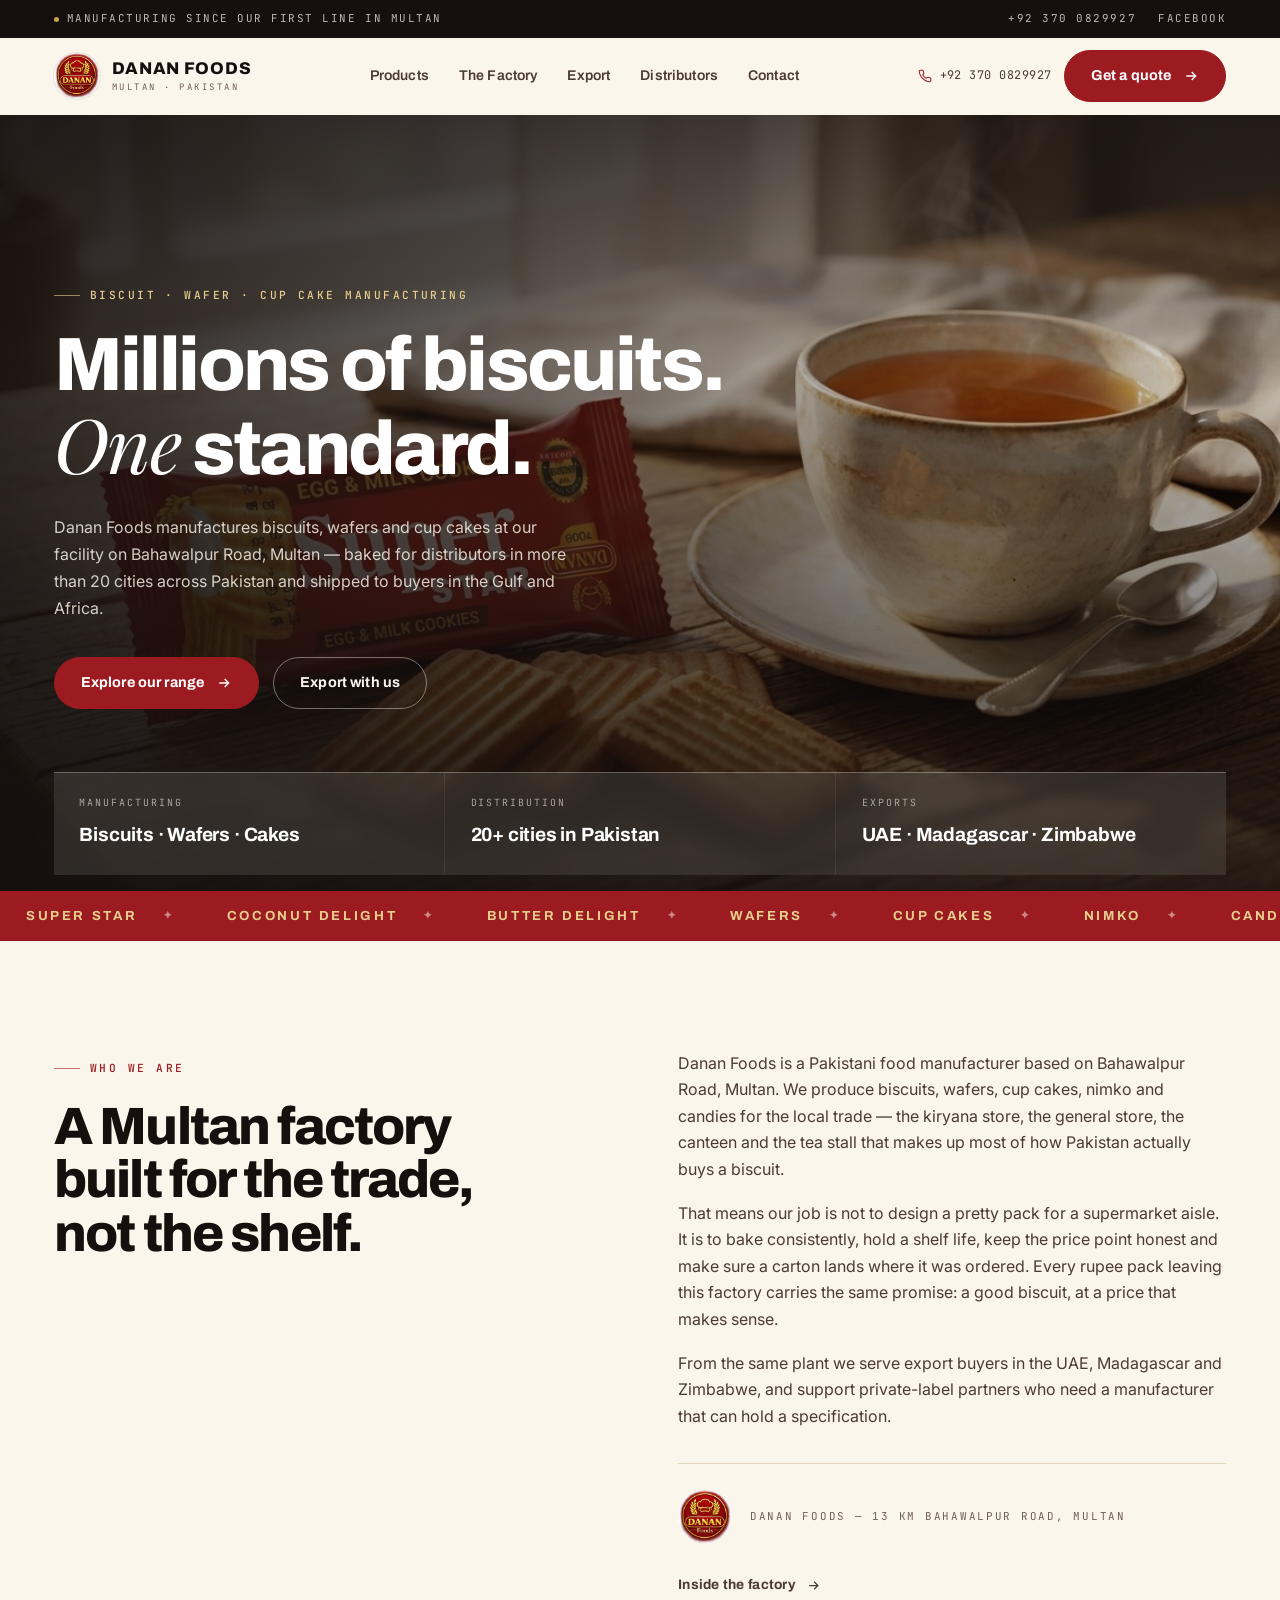
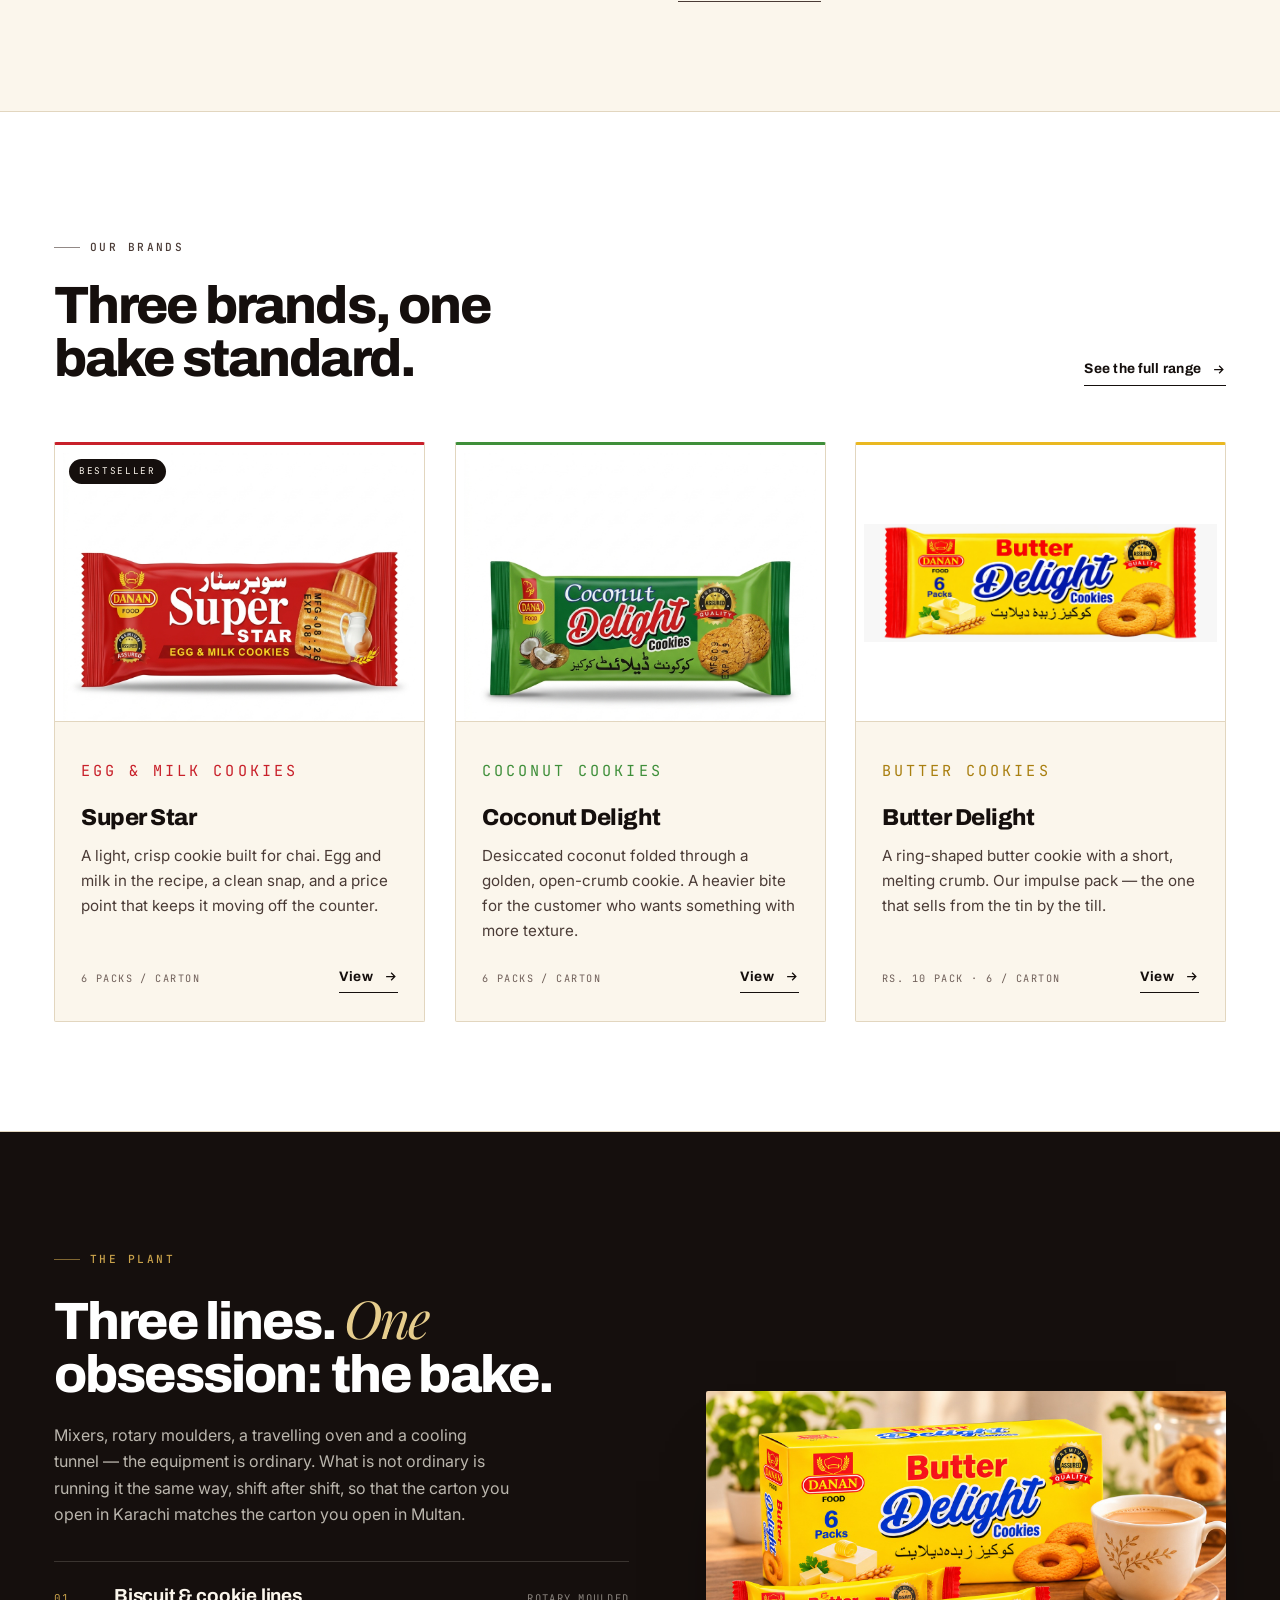
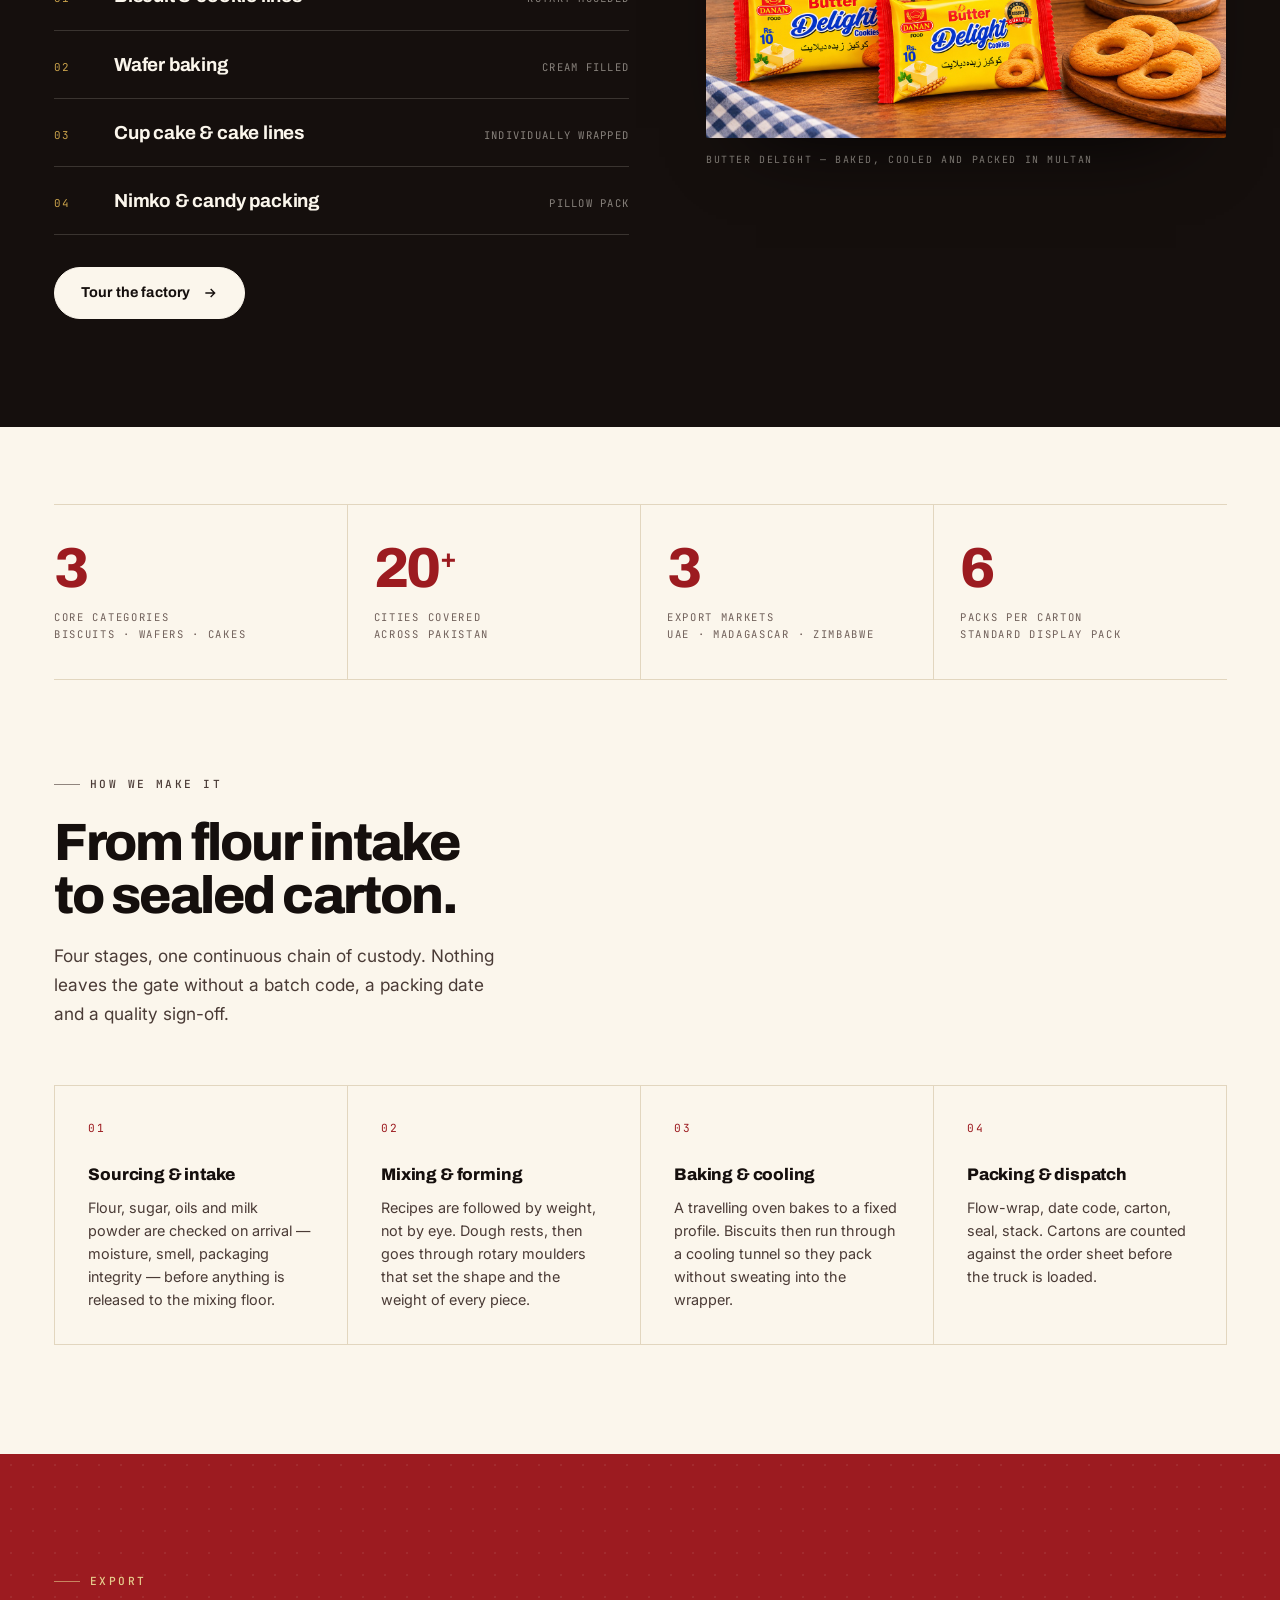
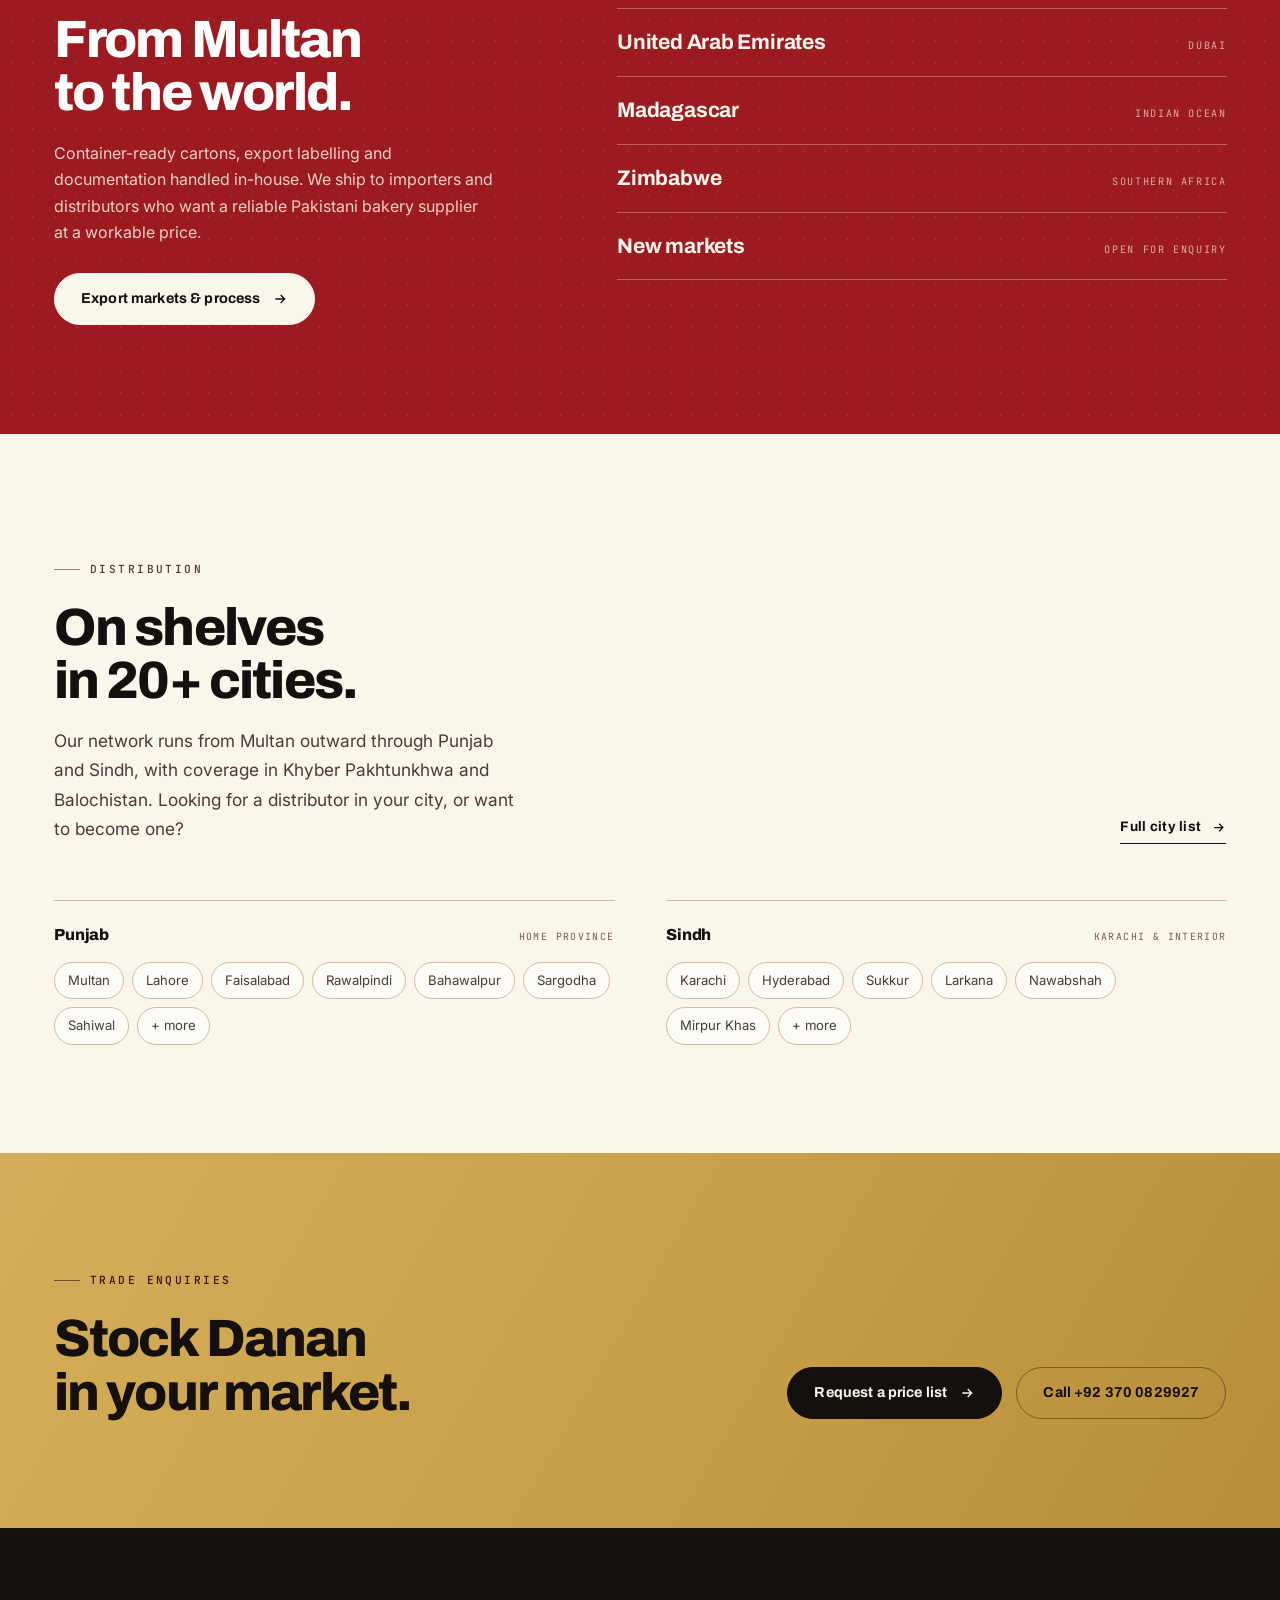
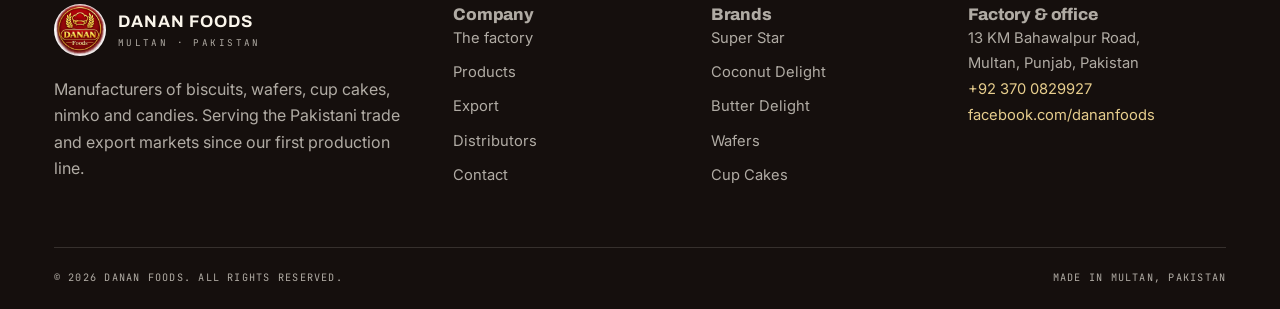
==== index.html @ a939be87 "Serve the site from the repository root and refresh the layouts The pages were committed inside a "D" ====
<!DOCTYPE html>
<html lang="en">
<head>
<meta charset="utf-8">
<meta name="viewport" content="width=device-width, initial-scale=1">
<title>Danan Foods — Biscuit, Wafer &amp; Cake Manufacturers in Multan, Pakistan</title>
<meta name="description" content="Danan Foods manufactures biscuits, wafers and cup cakes at its facility on Bahawalpur Road, Multan. Supplying distributors in 20+ cities across Pakistan and export markets in the UAE, Madagascar and Zimbabwe.">
<meta name="theme-color" content="#150f0d">
<meta property="og:title" content="Danan Foods — Baked in Multan, Trusted Across Borders">
<meta property="og:description" content="Biscuits, wafers and cup cakes manufactured in Multan, Pakistan. Distributor and export enquiries welcome.">
<meta property="og:type" content="website">
<meta property="og:image" content="assets/img/super-star-lifestyle.jpg">
<link rel="icon" href="assets/img/logo.jpg">
<link rel="preconnect" href="https://fonts.googleapis.com">
<link rel="preconnect" href="https://fonts.gstatic.com" crossorigin>
<link href="https://fonts.googleapis.com/css2?family=Archivo:wght@600;700;800&family=Inter:wght@400;500;600&family=JetBrains+Mono:wght@400;500&family=Playfair+Display:ital,wght@1,400;1,500&display=swap" rel="stylesheet">
<link rel="stylesheet" href="css/styles.css">
</head>
<body>
<a class="skip-link" href="#main">Skip to content</a>

<!-- ============ Top bar ============ -->
<div class="topbar">
  <div class="wrap topbar__inner">
    <ul class="topbar__list">
      <li><span class="topbar__dot"></span>Manufacturing since our first line in Multan</li>
    </ul>
    <ul class="topbar__list topbar__list--end">
      <li><a href="tel:+923700829927">+92 370 0829927</a></li>
      <li><a href="https://www.facebook.com/dananfoods/" target="_blank" rel="noopener">Facebook</a></li>
    </ul>
  </div>
</div>

<!-- ============ Header ============ -->
<header class="site-header" id="siteHeader">
  <div class="wrap header__inner">
    <a class="brand" href="index.html" aria-label="Danan Foods — home">
      <img class="brand__mark" src="assets/img/logo.jpg" alt="Danan Foods logo" width="46" height="46">
      <span class="brand__text">
        <span class="brand__name">Danan Foods</span>
        <span class="brand__sub">Multan · Pakistan</span>
      </span>
    </a>

    <nav class="nav" aria-label="Primary">
      <a class="nav__link" href="products.html">Products</a>
      <a class="nav__link" href="about.html">The Factory</a>
      <a class="nav__link" href="export.html">Export</a>
      <a class="nav__link" href="distributors.html">Distributors</a>
      <a class="nav__link" href="contact.html">Contact</a>
    </nav>

    <div class="header__actions">
      <a class="header__phone" href="tel:+923700829927">
        <svg viewBox="0 0 24 24" fill="none" stroke="currentColor" stroke-width="1.8" aria-hidden="true"><path d="M22 16.9v3a2 2 0 0 1-2.2 2 19.8 19.8 0 0 1-8.6-3.1 19.5 19.5 0 0 1-6-6A19.8 19.8 0 0 1 2.1 4.2 2 2 0 0 1 4.1 2h3a2 2 0 0 1 2 1.7c.1 1 .4 1.9.7 2.8a2 2 0 0 1-.5 2.1L8.1 9.9a16 16 0 0 0 6 6l1.3-1.2a2 2 0 0 1 2.1-.5c.9.3 1.8.6 2.8.7a2 2 0 0 1 1.7 2Z"/></svg>
        +92 370 0829927
      </a>
      <a class="btn" href="contact.html">Get a quote
        <svg viewBox="0 0 24 24" fill="none" stroke="currentColor" stroke-width="2" aria-hidden="true"><path d="M5 12h14M13 6l6 6-6 6"/></svg>
      </a>
      <button class="menu-toggle" id="menuToggle" aria-expanded="false" aria-controls="mobileNav" aria-label="Open menu"><span></span></button>
    </div>
  </div>
</header>

<nav class="mobile-nav" id="mobileNav" aria-label="Mobile" aria-hidden="true">
  <a class="mobile-nav__link" href="index.html">Home <span>01</span></a>
  <a class="mobile-nav__link" href="products.html">Products <span>02</span></a>
  <a class="mobile-nav__link" href="about.html">The Factory <span>03</span></a>
  <a class="mobile-nav__link" href="export.html">Export <span>04</span></a>
  <a class="mobile-nav__link" href="distributors.html">Distributors <span>05</span></a>
  <a class="mobile-nav__link" href="contact.html">Contact <span>06</span></a>
  <div class="mobile-nav__foot">
    <a href="tel:+923700829927">+92 370 0829927</a>
    <span>13 KM Bahawalpur Road, Multan, Pakistan</span>
  </div>
</nav>

<main id="main">

  <!-- ============ Hero ============ -->
  <!-- Video swaps in later: replace the <img> inside .hero__media with
       <video autoplay muted loop playsinline poster="assets/img/super-star-lifestyle.jpg">
         <source src="assets/video/hero.mp4" type="video/mp4">
       </video> -->
  <section class="hero" aria-labelledby="heroTitle">
    <div class="hero__media">
      <img src="assets/img/super-star-lifestyle.jpg" alt="A pack of Danan Super Star egg and milk cookies beside a cup of tea" fetchpriority="high" width="1561" height="688">
    </div>
    <div class="wrap hero__inner">
      <p class="eyebrow hero__eyebrow">Biscuit · Wafer · Cup Cake Manufacturing</p>
      <h1 id="heroTitle">Millions of biscuits. <em>One</em> standard.</h1>
      <p class="hero__sub">Danan Foods manufactures biscuits, wafers and cup cakes at our facility on Bahawalpur Road, Multan — baked for distributors in more than 20 cities across Pakistan and shipped to buyers in the Gulf and Africa.</p>
      <div class="hero__actions">
        <a class="btn" href="products.html">Explore our range
          <svg viewBox="0 0 24 24" fill="none" stroke="currentColor" stroke-width="2" aria-hidden="true"><path d="M5 12h14M13 6l6 6-6 6"/></svg>
        </a>
        <a class="btn btn--ghost" href="export.html">Export with us</a>
      </div>

      <dl class="hero__facts">
        <div class="hero__fact">
          <dt>Manufacturing</dt>
          <dd>Biscuits · Wafers · Cakes</dd>
        </div>
        <div class="hero__fact">
          <dt>Distribution</dt>
          <dd>20+ cities in Pakistan</dd>
        </div>
        <div class="hero__fact">
          <dt>Exports</dt>
          <dd>UAE · Madagascar · Zimbabwe</dd>
        </div>
      </dl>
    </div>
  </section>

  <!-- ============ Marquee ============ -->
  <div class="marquee" aria-hidden="true">
    <div class="marquee__track">
      <div class="marquee__group">
        <span class="marquee__item">Super Star</span>
        <span class="marquee__item">Coconut Delight</span>
        <span class="marquee__item">Butter Delight</span>
        <span class="marquee__item">Wafers</span>
        <span class="marquee__item">Cup Cakes</span>
        <span class="marquee__item">Nimko</span>
        <span class="marquee__item">Candies</span>
      </div>
    </div>
  </div>

  <!-- ============ Intro ============ -->
  <section class="section" aria-labelledby="introTitle">
    <div class="wrap intro">
      <div class="intro__aside reveal">
        <p class="eyebrow">Who we are</p>
        <h2 id="introTitle">A Multan factory built for the trade, not the shelf.</h2>
      </div>
      <div class="intro__body reveal">
        <p>Danan Foods is a Pakistani food manufacturer based on Bahawalpur Road, Multan. We produce biscuits, wafers, cup cakes, nimko and candies for the local trade — the kiryana store, the general store, the canteen and the tea stall that makes up most of how Pakistan actually buys a biscuit.</p>
        <p>That means our job is not to design a pretty pack for a supermarket aisle. It is to bake consistently, hold a shelf life, keep the price point honest and make sure a carton lands where it was ordered. Every rupee pack leaving this factory carries the same promise: a good biscuit, at a price that makes sense.</p>
        <p>From the same plant we serve export buyers in the UAE, Madagascar and Zimbabwe, and support private-label partners who need a manufacturer that can hold a specification.</p>
        <div class="intro__signature">
          <img src="assets/img/logo.jpg" alt="" width="54" height="54" loading="lazy">
          <span>Danan Foods — 13 KM Bahawalpur Road, Multan</span>
        </div>
        <p style="margin-top:26px"><a class="arrow-link" href="about.html">Inside the factory
          <svg viewBox="0 0 24 24" fill="none" stroke="currentColor" stroke-width="2" aria-hidden="true"><path d="M5 12h14M13 6l6 6-6 6"/></svg>
        </a></p>
      </div>
    </div>
  </section>

  <!-- ============ Brands ============ -->
  <section class="section brands" id="range" aria-labelledby="rangeTitle">
    <div class="wrap">
      <div class="section-head">
        <div class="section-head__text">
          <p class="eyebrow">Our brands</p>
          <h2 id="rangeTitle">Three brands, one bake standard.</h2>
        </div>
        <a class="arrow-link" href="products.html">See the full range
          <svg viewBox="0 0 24 24" fill="none" stroke="currentColor" stroke-width="2" aria-hidden="true"><path d="M5 12h14M13 6l6 6-6 6"/></svg>
        </a>
      </div>

      <div class="brand-grid">
        <article class="brand-card brand-card--super reveal">
          <div class="brand-card__media">
            <span class="brand-card__tag">Bestseller</span>
            <img src="assets/img/super-star-pack.jpg" alt="Danan Super Star egg and milk cookies pack" loading="lazy" width="1024" height="1024">
          </div>
          <div class="brand-card__body">
            <p class="brand-card__kicker">Egg &amp; Milk Cookies</p>
            <h3>Super Star</h3>
            <p>A light, crisp cookie built for chai. Egg and milk in the recipe, a clean snap, and a price point that keeps it moving off the counter.</p>
            <div class="brand-card__foot">
              <span class="brand-card__sku">6 packs / carton</span>
              <a class="arrow-link" href="products.html#super-star">View
                <svg viewBox="0 0 24 24" fill="none" stroke="currentColor" stroke-width="2" aria-hidden="true"><path d="M5 12h14M13 6l6 6-6 6"/></svg>
              </a>
            </div>
          </div>
        </article>

        <article class="brand-card brand-card--coconut reveal">
          <div class="brand-card__media">
            <img src="assets/img/coconut-pack-alt.jpg" alt="Danan Coconut Delight cookies pack" loading="lazy" width="1024" height="1024">
          </div>
          <div class="brand-card__body">
            <p class="brand-card__kicker">Coconut Cookies</p>
            <h3>Coconut Delight</h3>
            <p>Desiccated coconut folded through a golden, open-crumb cookie. A heavier bite for the customer who wants something with more texture.</p>
            <div class="brand-card__foot">
              <span class="brand-card__sku">6 packs / carton</span>
              <a class="arrow-link" href="products.html#coconut-delight">View
                <svg viewBox="0 0 24 24" fill="none" stroke="currentColor" stroke-width="2" aria-hidden="true"><path d="M5 12h14M13 6l6 6-6 6"/></svg>
              </a>
            </div>
          </div>
        </article>

        <article class="brand-card brand-card--butter reveal">
          <div class="brand-card__media">
            <img src="assets/img/butter-pack.jpg" alt="Danan Butter Delight cookies pack" loading="lazy" width="1600" height="533">
          </div>
          <div class="brand-card__body">
            <p class="brand-card__kicker">Butter Cookies</p>
            <h3>Butter Delight</h3>
            <p>A ring-shaped butter cookie with a short, melting crumb. Our impulse pack — the one that sells from the tin by the till.</p>
            <div class="brand-card__foot">
              <span class="brand-card__sku">Rs. 10 pack · 6 / carton</span>
              <a class="arrow-link" href="products.html#butter-delight">View
                <svg viewBox="0 0 24 24" fill="none" stroke="currentColor" stroke-width="2" aria-hidden="true"><path d="M5 12h14M13 6l6 6-6 6"/></svg>
              </a>
            </div>
          </div>
        </article>
      </div>
    </div>
  </section>

  <!-- ============ Factory band ============ -->
  <section class="section band" id="plant" aria-labelledby="plantTitle">
    <div class="wrap band__inner">
      <div class="reveal">
        <p class="eyebrow">The plant</p>
        <h2 id="plantTitle">Three lines. <em>One</em> obsession: the bake.</h2>
        <p style="margin-top:20px;max-width:46ch">Mixers, rotary moulders, a travelling oven and a cooling tunnel — the equipment is ordinary. What is not ordinary is running it the same way, shift after shift, so that the carton you open in Karachi matches the carton you open in Multan.</p>

        <div class="band__list">
          <div class="band__row">
            <span>01</span>
            <strong>Biscuit &amp; cookie lines</strong>
            <span>Rotary moulded</span>
          </div>
          <div class="band__row">
            <span>02</span>
            <strong>Wafer baking</strong>
            <span>Cream filled</span>
          </div>
          <div class="band__row">
            <span>03</span>
            <strong>Cup cake &amp; cake lines</strong>
            <span>Individually wrapped</span>
          </div>
          <div class="band__row">
            <span>04</span>
            <strong>Nimko &amp; candy packing</strong>
            <span>Pillow pack</span>
          </div>
        </div>

        <p style="margin-top:32px"><a class="btn btn--light" href="about.html">Tour the factory
          <svg viewBox="0 0 24 24" fill="none" stroke="currentColor" stroke-width="2" aria-hidden="true"><path d="M5 12h14M13 6l6 6-6 6"/></svg>
        </a></p>
      </div>

      <figure class="band__media reveal" style="margin:0">
        <img src="assets/img/butter-lifestyle.jpg" alt="Butter Delight cookies and packs styled on a wooden table with tea" loading="lazy" width="1536" height="1024">
        <figcaption class="band__caption">Butter Delight — baked, cooled and packed in Multan</figcaption>
      </figure>
    </div>
  </section>

  <!-- ============ Stats ============ -->
  <section class="section section--tight" aria-label="Company at a glance">
    <div class="wrap">
      <div class="stats reveal">
        <div class="stat">
          <div class="stat__value">3</div>
          <div class="stat__label">Core categories<br>Biscuits · Wafers · Cakes</div>
        </div>
        <div class="stat">
          <div class="stat__value">20<sup>+</sup></div>
          <div class="stat__label">Cities covered<br>Across Pakistan</div>
        </div>
        <div class="stat">
          <div class="stat__value">3</div>
          <div class="stat__label">Export markets<br>UAE · Madagascar · Zimbabwe</div>
        </div>
        <div class="stat">
          <div class="stat__value">6</div>
          <div class="stat__label">Packs per carton<br>Standard display pack</div>
        </div>
      </div>
    </div>
  </section>

  <!-- ============ Process ============ -->
  <section class="section" id="process" style="padding-top:0" aria-labelledby="processTitle">
    <div class="wrap">
      <div class="section-head">
        <div class="section-head__text">
          <p class="eyebrow">How we make it</p>
          <h2 id="processTitle">From flour intake to sealed carton.</h2>
          <p class="lead">Four stages, one continuous chain of custody. Nothing leaves the gate without a batch code, a packing date and a quality sign-off.</p>
        </div>
      </div>
      <div class="process reveal">
        <div class="step">
          <span class="step__num">01</span>
          <h4>Sourcing &amp; intake</h4>
          <p>Flour, sugar, oils and milk powder are checked on arrival — moisture, smell, packaging integrity — before anything is released to the mixing floor.</p>
        </div>
        <div class="step">
          <span class="step__num">02</span>
          <h4>Mixing &amp; forming</h4>
          <p>Recipes are followed by weight, not by eye. Dough rests, then goes through rotary moulders that set the shape and the weight of every piece.</p>
        </div>
        <div class="step">
          <span class="step__num">03</span>
          <h4>Baking &amp; cooling</h4>
          <p>A travelling oven bakes to a fixed profile. Biscuits then run through a cooling tunnel so they pack without sweating into the wrapper.</p>
        </div>
        <div class="step">
          <span class="step__num">04</span>
          <h4>Packing &amp; dispatch</h4>
          <p>Flow-wrap, date code, carton, seal, stack. Cartons are counted against the order sheet before the truck is loaded.</p>
        </div>
      </div>
    </div>
  </section>

  <!-- ============ Export teaser ============ -->
  <section class="section export-band" id="export" aria-labelledby="exportTitle">
    <div class="wrap export-band__inner">
      <div class="reveal">
        <p class="eyebrow">Export</p>
        <h2 id="exportTitle">From Multan to the world.</h2>
        <p style="margin-top:20px;max-width:44ch">Container-ready cartons, export labelling and documentation handled in-house. We ship to importers and distributors who want a reliable Pakistani bakery supplier at a workable price.</p>
        <p style="margin-top:28px"><a class="btn btn--light" href="export.html">Export markets &amp; process
          <svg viewBox="0 0 24 24" fill="none" stroke="currentColor" stroke-width="2" aria-hidden="true"><path d="M5 12h14M13 6l6 6-6 6"/></svg>
        </a></p>
      </div>
      <div class="reveal">
        <ul class="market-list">
          <li>United Arab Emirates <span>Dubai</span></li>
          <li>Madagascar <span>Indian Ocean</span></li>
          <li>Zimbabwe <span>Southern Africa</span></li>
          <li>New markets <span>Open for enquiry</span></li>
        </ul>
      </div>
    </div>
  </section>

  <!-- ============ Distributors ============ -->
  <section class="section" id="distribution" aria-labelledby="distTitle">
    <div class="wrap">
      <div class="section-head">
        <div class="section-head__text">
          <p class="eyebrow">Distribution</p>
          <h2 id="distTitle">On shelves in 20+ cities.</h2>
          <p class="lead">Our network runs from Multan outward through Punjab and Sindh, with coverage in Khyber Pakhtunkhwa and Balochistan. Looking for a distributor in your city, or want to become one?</p>
        </div>
        <a class="arrow-link" href="distributors.html">Full city list
          <svg viewBox="0 0 24 24" fill="none" stroke="currentColor" stroke-width="2" aria-hidden="true"><path d="M5 12h14M13 6l6 6-6 6"/></svg>
        </a>
      </div>

      <div class="intro" style="grid-template-columns:1fr 1fr;gap:clamp(24px,4vw,56px)">
        <div class="province reveal">
          <div class="province__head">
            <h4>Punjab</h4>
            <span class="province__count">Home province</span>
          </div>
          <div class="chips">
            <span class="chip">Multan</span>
            <span class="chip">Lahore</span>
            <span class="chip">Faisalabad</span>
            <span class="chip">Rawalpindi</span>
            <span class="chip">Bahawalpur</span>
            <span class="chip">Sargodha</span>
            <span class="chip">Sahiwal</span>
            <span class="chip">+ more</span>
          </div>
        </div>
        <div class="province reveal">
          <div class="province__head">
            <h4>Sindh</h4>
            <span class="province__count">Karachi &amp; interior</span>
          </div>
          <div class="chips">
            <span class="chip">Karachi</span>
            <span class="chip">Hyderabad</span>
            <span class="chip">Sukkur</span>
            <span class="chip">Larkana</span>
            <span class="chip">Nawabshah</span>
            <span class="chip">Mirpur Khas</span>
            <span class="chip">+ more</span>
          </div>
        </div>
      </div>
    </div>
  </section>

  <!-- ============ CTA ============ -->
  <section class="section cta-band" aria-labelledby="ctaTitle">
    <div class="wrap cta-band__inner">
      <div>
        <p class="eyebrow" style="color:var(--crimson-900)">Trade enquiries</p>
        <h2 id="ctaTitle">Stock Danan in your market.</h2>
      </div>
      <div class="cta-band__actions">
        <a class="btn btn--dark" href="contact.html">Request a price list
          <svg viewBox="0 0 24 24" fill="none" stroke="currentColor" stroke-width="2" aria-hidden="true"><path d="M5 12h14M13 6l6 6-6 6"/></svg>
        </a>
        <a class="btn btn--ghost" href="tel:+923700829927">Call +92 370 0829927</a>
      </div>
    </div>
  </section>

</main>

<!-- ============ Footer ============ -->
<footer class="site-footer">
  <div class="wrap">
    <div class="footer__top">
      <div>
        <div class="footer__brand">
          <img src="assets/img/logo.jpg" alt="" width="52" height="52" loading="lazy">
          <span>
            <strong>Danan Foods</strong>
            <span>Multan · Pakistan</span>
          </span>
        </div>
        <p>Manufacturers of biscuits, wafers, cup cakes, nimko and candies. Serving the Pakistani trade and export markets since our first production line.</p>
      </div>

      <div>
        <h4>Company</h4>
        <div class="footer__links">
          <a href="about.html">The factory</a>
          <a href="products.html">Products</a>
          <a href="export.html">Export</a>
          <a href="distributors.html">Distributors</a>
          <a href="contact.html">Contact</a>
        </div>
      </div>

      <div>
        <h4>Brands</h4>
        <div class="footer__links">
          <a href="products.html#super-star">Super Star</a>
          <a href="products.html#coconut-delight">Coconut Delight</a>
          <a href="products.html#butter-delight">Butter Delight</a>
          <a href="products.html#wafers">Wafers</a>
          <a href="products.html#cakes">Cup Cakes</a>
        </div>
      </div>

      <div>
        <h4>Factory &amp; office</h4>
        <address class="footer__addr">
          13 KM Bahawalpur Road,<br>
          Multan, Punjab, Pakistan<br>
          <a href="tel:+923700829927">+92 370 0829927</a><br>
          <a href="https://www.facebook.com/dananfoods/" target="_blank" rel="noopener">facebook.com/dananfoods</a>
        </address>
      </div>
    </div>

    <div class="footer__bottom">
      <span>© <span id="year">2026</span> Danan Foods. All rights reserved.</span>
      <span>Made in Multan, Pakistan</span>
    </div>
  </div>
</footer>

<script src="js/main.js" defer></script>
</body>
</html>
---- css/styles.css ----
/* ==========================================================================
   DANAN FOODS — Design System
   Multan, Pakistan · Biscuits · Wafers · Cakes
   Tokens → base → components → sections → pages → responsive
   ========================================================================== */

/* ---------- 1. Tokens ---------- */
:root {
  /* Brand */
  --crimson: #9c1b20;
  --crimson-700: #7a1317;
  --crimson-900: #4d0b0e;
  --gold: #c9a24b;
  --gold-soft: #e6cd8d;

  /* Neutrals */
  --ink: #150f0d;
  --ink-2: #241b18;
  --ink-soft: #4a3b36;
  --muted: #6f5f59;
  --cream: #fbf6ec;
  --cream-2: #f4ebd9;
  --sand: #ece0ca;
  --white: #fff;
  --line: #e2d6bf;
  --line-strong: #cdbc9e;

  /* SKU accents */
  --sku-super: #c8202a;
  --sku-coconut: #3f8f3a;
  --sku-butter: #eab821;

  /* Type */
  --font-display: "Archivo", "Helvetica Neue", Arial, sans-serif;
  --font-body: "Inter", "Helvetica Neue", Arial, sans-serif;
  --font-serif: "Playfair Display", Georgia, serif;
  --font-mono: "JetBrains Mono", ui-monospace, "SFMono-Regular", monospace;

  /* Layout */
  --wrap: 1280px;
  --gutter: clamp(20px, 4.2vw, 60px);
  --section: clamp(64px, 8.5vw, 124px);
  --radius: 2px;
  --header-h: 76px;

  /* Motion */
  --ease: cubic-bezier(0.22, 0.61, 0.36, 1);
}

/* ---------- 2. Base ---------- */
*,
*::before,
*::after { box-sizing: border-box; }

html {
  -webkit-text-size-adjust: 100%;
  scroll-behavior: smooth;
  scroll-padding-top: calc(var(--header-h) + 16px);
}

body {
  margin: 0;
  background: var(--cream);
  color: var(--ink);
  font-family: var(--font-body);
  font-size: 16px;
  line-height: 1.65;
  -webkit-font-smoothing: antialiased;
  text-rendering: optimizeLegibility;
  overflow-x: hidden;
}

img { max-width: 100%; display: block; }

h1, h2, h3, h4 {
  font-family: var(--font-display);
  font-weight: 800;
  line-height: 1.02;
  letter-spacing: -0.035em;
  margin: 0;
  text-wrap: balance;
}

h1 { font-size: clamp(2.5rem, 5.9vw, 5rem); }
h2 { font-size: clamp(2rem, 4.1vw, 3.5rem); }
h3 { font-size: clamp(1.25rem, 1.9vw, 1.65rem); letter-spacing: -0.02em; line-height: 1.15; }
h4 { font-size: 1.05rem; letter-spacing: -0.01em; line-height: 1.3; }

p { margin: 0 0 1em; }
p:last-child { margin-bottom: 0; }

a { color: inherit; text-decoration: none; }

ul, ol { margin: 0; padding: 0; list-style: none; }

button { font: inherit; color: inherit; }

::selection { background: var(--crimson); color: #fff; }

:focus-visible {
  outline: 3px solid var(--crimson);
  outline-offset: 3px;
}

.skip-link {
  position: absolute;
  left: -9999px;
  top: 0;
  z-index: 200;
  background: var(--ink);
  color: var(--cream);
  padding: 12px 18px;
}
.skip-link:focus { left: 12px; top: 12px; }

/* ---------- 3. Helpers ---------- */
.wrap {
  width: 100%;
  max-width: calc(var(--wrap) + var(--gutter) * 2);
  margin-inline: auto;
  padding-inline: var(--gutter);
}

.section { padding-block: var(--section); }
.section--tight { padding-block: clamp(48px, 6vw, 80px); }

.eyebrow {
  display: inline-flex;
  align-items: center;
  gap: 10px;
  font-family: var(--font-mono);
  font-size: 0.7rem;
  font-weight: 500;
  letter-spacing: 0.22em;
  text-transform: uppercase;
  color: var(--crimson);
  margin-bottom: 22px;
}
.eyebrow::before {
  content: "";
  width: 26px;
  height: 1px;
  background: currentColor;
  opacity: 0.6;
}
.eyebrow--light { color: var(--gold-soft); }

.lead {
  font-size: clamp(1.02rem, 1.35vw, 1.18rem);
  line-height: 1.7;
  color: var(--ink-soft);
  max-width: 58ch;
}

.serif { font-family: var(--font-serif); font-style: italic; font-weight: 400; letter-spacing: -0.01em; }

.mono-label {
  font-family: var(--font-mono);
  font-size: 0.68rem;
  letter-spacing: 0.2em;
  text-transform: uppercase;
  color: var(--muted);
}

.rule { height: 1px; background: var(--line); border: 0; margin: 0; }

.section-head {
  display: flex;
  flex-wrap: wrap;
  align-items: flex-end;
  justify-content: space-between;
  gap: 28px;
  margin-bottom: clamp(32px, 4.5vw, 56px);
}
.section-head__text { max-width: 46ch; }
.section-head h2 { max-width: 22ch; }
.section-head p { margin-top: 18px; color: var(--ink-soft); }

/* ---------- 4. Buttons & links ---------- */
.btn {
  --btn-bg: var(--crimson);
  --btn-fg: #fff;
  --btn-bd: var(--crimson);
  display: inline-flex;
  align-items: center;
  gap: 12px;
  min-height: 52px;
  padding: 0 26px;
  background: var(--btn-bg);
  color: var(--btn-fg);
  border: 1px solid var(--btn-bd);
  border-radius: 999px;
  font-family: var(--font-display);
  font-size: 0.9rem;
  font-weight: 700;
  letter-spacing: 0.01em;
  cursor: pointer;
  transition: transform 0.35s var(--ease), background 0.25s ease, color 0.25s ease, border-color 0.25s ease;
}
.btn svg { width: 16px; height: 16px; flex: none; transition: transform 0.35s var(--ease); }
.btn:hover { transform: translateY(-2px); background: var(--crimson-700); border-color: var(--crimson-700); }
.btn:hover svg { transform: translateX(4px); }

.btn--ghost {
  --btn-bg: transparent;
  --btn-fg: var(--ink);
  --btn-bd: var(--line-strong);
}
.btn--ghost:hover { background: var(--ink); border-color: var(--ink); color: var(--cream); }

.btn--light {
  --btn-bg: var(--cream);
  --btn-fg: var(--ink);
  --btn-bd: var(--cream);
}
.btn--light:hover { background: #fff; border-color: #fff; }

.btn--dark { --btn-bg: var(--ink); --btn-fg: var(--cream); --btn-bd: var(--ink); }
.btn--dark:hover { background: var(--ink-2); border-color: var(--ink-2); }

.arrow-link {
  display: inline-flex;
  align-items: center;
  gap: 10px;
  font-family: var(--font-display);
  font-size: 0.86rem;
  font-weight: 700;
  letter-spacing: 0.02em;
  padding-bottom: 4px;
  border-bottom: 1px solid currentColor;
  transition: gap 0.35s var(--ease), opacity 0.25s ease;
}
.arrow-link:hover { gap: 16px; }
.arrow-link svg { width: 15px; height: 15px; }

/* ---------- 5. Top bar ---------- */
.topbar {
  background: var(--ink);
  color: rgba(251, 246, 236, 0.74);
  font-family: var(--font-mono);
  font-size: 0.68rem;
  letter-spacing: 0.14em;
  text-transform: uppercase;
}
.topbar__inner {
  display: flex;
  align-items: center;
  justify-content: space-between;
  gap: 20px;
  min-height: 38px;
  padding-block: 6px;
}
.topbar__list { display: flex; align-items: center; gap: 22px; flex-wrap: wrap; }
.topbar a { transition: color 0.2s ease; }
.topbar a:hover { color: var(--gold-soft); }
.topbar__dot { display: inline-block; width: 5px; height: 5px; border-radius: 50%; background: var(--gold); margin-right: 8px; vertical-align: middle; }

/* ---------- 6. Header ---------- */
.site-header {
  position: sticky;
  top: 0;
  z-index: 100;
  background: rgba(251, 246, 236, 0.94);
  background: color-mix(in srgb, var(--cream) 94%, transparent);
  border-bottom: 1px solid transparent;
  transition: border-color 0.3s ease, box-shadow 0.3s ease, background 0.3s ease;
  backdrop-filter: blur(10px);
}
.site-header.is-stuck {
  border-bottom-color: var(--line);
  box-shadow: 0 10px 28px -22px rgba(21, 15, 13, 0.6);
}
.header__inner {
  display: flex;
  align-items: center;
  justify-content: space-between;
  gap: 24px;
  min-height: var(--header-h);
}

.brand { display: inline-flex; align-items: center; gap: 12px; }
.brand__mark {
  width: 46px;
  height: 46px;
  border-radius: 50%;
  object-fit: cover;
  box-shadow: 0 0 0 1px rgba(21, 15, 13, 0.08);
}
.brand__text { display: flex; flex-direction: column; line-height: 1; }
.brand__name {
  font-family: var(--font-display);
  font-weight: 800;
  font-size: 1.06rem;
  letter-spacing: 0.04em;
  text-transform: uppercase;
}
.brand__sub {
  font-family: var(--font-mono);
  font-size: 0.56rem;
  letter-spacing: 0.28em;
  text-transform: uppercase;
  color: var(--muted);
  margin-top: 5px;
}

.nav { display: flex; align-items: center; gap: 30px; }
.nav__link {
  position: relative;
  font-family: var(--font-display);
  font-size: 0.88rem;
  font-weight: 600;
  letter-spacing: 0.01em;
  padding-block: 6px;
  color: var(--ink-soft);
  transition: color 0.2s ease;
}
.nav__link::after {
  content: "";
  position: absolute;
  left: 0;
  bottom: 0;
  width: 100%;
  height: 1.5px;
  background: var(--crimson);
  transform: scaleX(0);
  transform-origin: left;
  transition: transform 0.4s var(--ease);
}
.nav__link:hover { color: var(--ink); }
.nav__link:hover::after { transform: scaleX(1); }
.nav__link[aria-current="page"] { color: var(--ink); }
.nav__link[aria-current="page"]::after { transform: scaleX(1); }

.header__actions { display: flex; align-items: center; gap: 12px; }
.header__phone {
  display: inline-flex;
  align-items: center;
  gap: 8px;
  font-family: var(--font-mono);
  font-size: 0.74rem;
  letter-spacing: 0.04em;
  color: var(--ink-soft);
}
.header__phone svg { width: 14px; height: 14px; color: var(--crimson); }

.menu-toggle {
  display: none;
  width: 46px;
  height: 46px;
  border: 1px solid var(--line-strong);
  background: transparent;
  border-radius: 50%;
  cursor: pointer;
  align-items: center;
  justify-content: center;
}
.menu-toggle span {
  position: relative;
  width: 18px;
  height: 1.5px;
  background: var(--ink);
  transition: background 0.2s ease;
}
.menu-toggle span::before,
.menu-toggle span::after {
  content: "";
  position: absolute;
  left: 0;
  width: 18px;
  height: 1.5px;
  background: var(--ink);
  transition: transform 0.3s var(--ease), top 0.3s var(--ease);
}
.menu-toggle span::before { top: -6px; }
.menu-toggle span::after { top: 6px; }
.menu-toggle[aria-expanded="true"] span { background: transparent; }
.menu-toggle[aria-expanded="true"] span::before { top: 0; transform: rotate(45deg); }
.menu-toggle[aria-expanded="true"] span::after { top: 0; transform: rotate(-45deg); }

/* Mobile drawer */
.mobile-nav {
  position: fixed;
  inset: 0 0 auto 0;
  top: 0;
  z-index: 99;
  background: var(--cream);
  padding: calc(var(--header-h) + 32px) var(--gutter) 40px;
  transform: translateY(-100%);
  transition: transform 0.5s var(--ease);
  border-bottom: 1px solid var(--line);
  max-height: 100dvh;
  overflow-y: auto;
}
.mobile-nav.is-open { transform: translateY(0); }
.mobile-nav__link {
  display: flex;
  align-items: baseline;
  justify-content: space-between;
  gap: 16px;
  padding-block: 18px;
  border-bottom: 1px solid var(--line);
  font-family: var(--font-display);
  font-size: 1.5rem;
  font-weight: 700;
  letter-spacing: -0.02em;
}
.mobile-nav__link span {
  font-family: var(--font-mono);
  font-size: 0.62rem;
  letter-spacing: 0.2em;
  color: var(--muted);
}
.mobile-nav__foot { margin-top: 28px; display: grid; gap: 14px; font-size: 0.92rem; color: var(--ink-soft); }
body.is-locked { overflow: hidden; }

/* ---------- 7. Hero ---------- */
.hero {
  position: relative;
  min-height: min(88vh, 760px);
  display: flex;
  align-items: flex-end;
  background: var(--ink);
  isolation: isolate;
  overflow: hidden;
}
.hero__media {
  position: absolute;
  inset: 0;
  z-index: -2;
}
.hero__media img,
.hero__media video {
  width: 100%;
  height: 100%;
  object-fit: cover;
  object-position: 50% 58%;
  animation: heroDrift 24s var(--ease) infinite alternate;
}
@keyframes heroDrift {
  from { transform: scale(1.02); }
  to { transform: scale(1.09) translateY(-1.5%); }
}
.hero::after {
  content: "";
  position: absolute;
  inset: 0;
  z-index: -1;
  background:
    linear-gradient(180deg, rgba(21, 15, 13, 0.66) 0%, rgba(21, 15, 13, 0.12) 32%, rgba(21, 15, 13, 0.55) 74%, rgba(21, 15, 13, 0.9) 100%),
    linear-gradient(90deg, rgba(21, 15, 13, 0.86) 0%, rgba(21, 15, 13, 0.52) 42%, rgba(21, 15, 13, 0.12) 72%, rgba(21, 15, 13, 0.05) 100%);
}
.hero__inner {
  width: 100%;
  padding-block: clamp(120px, 18vh, 180px) 0;
  color: var(--cream);
}
.hero__eyebrow { color: var(--gold-soft); }
.hero h1 { max-width: 17ch; color: #fff; }
.hero h1 em {
  font-family: var(--font-serif);
  font-style: italic;
  font-weight: 400;
  letter-spacing: -0.02em;
}
.hero__sub {
  margin-top: 26px;
  max-width: 52ch;
  font-size: clamp(1rem, 1.25vw, 1.12rem);
  line-height: 1.7;
  color: rgba(251, 246, 236, 0.82);
}
.hero__actions { display: flex; flex-wrap: wrap; gap: 14px; margin-top: 34px; }
.hero__actions .btn--ghost { --btn-fg: var(--cream); --btn-bd: rgba(251, 246, 236, 0.42); }
.hero__actions .btn--ghost:hover { background: var(--cream); color: var(--ink); border-color: var(--cream); }

.hero__facts {
  display: grid;
  grid-template-columns: repeat(3, minmax(0, 1fr));
  gap: 1px;
  margin-top: clamp(48px, 7vh, 80px);
  border-top: 1px solid rgba(251, 246, 236, 0.22);
  background: rgba(251, 246, 236, 0.16);
}
.hero__fact {
  background: rgba(21, 15, 13, 0.28);
  backdrop-filter: blur(6px);
  padding: 22px clamp(16px, 2vw, 26px) 24px;
}
.hero__fact dt {
  font-family: var(--font-mono);
  font-size: 0.62rem;
  letter-spacing: 0.2em;
  text-transform: uppercase;
  color: rgba(251, 246, 236, 0.6);
}
.hero__fact dd {
  margin: 8px 0 0;
  font-family: var(--font-display);
  font-weight: 700;
  font-size: clamp(1rem, 1.5vw, 1.22rem);
  letter-spacing: -0.01em;
  color: #fff;
}

/* ---------- 8. Marquee ---------- */
.marquee {
  background: var(--crimson);
  color: var(--gold-soft);
  overflow: hidden;
  border-bottom: 1px solid rgba(0, 0, 0, 0.12);
}
.marquee__track {
  display: flex;
  width: max-content;
  animation: marquee 42s linear infinite;
}
.marquee:hover .marquee__track { animation-play-state: paused; }
.marquee__group {
  display: flex;
  align-items: center;
  flex: none;
}
.marquee__item {
  display: inline-flex;
  align-items: center;
  gap: 26px;
  padding: 14px 26px;
  font-family: var(--font-display);
  font-size: 0.82rem;
  font-weight: 700;
  letter-spacing: 0.2em;
  text-transform: uppercase;
  white-space: nowrap;
}
.marquee__item::after {
  content: "✦";
  color: rgba(251, 246, 236, 0.5);
  font-size: 0.7rem;
}
@keyframes marquee {
  from { transform: translateX(0); }
  to { transform: translateX(-50%); }
}

/* ---------- 9. Intro split ---------- */
.intro { display: grid; grid-template-columns: 1fr 1fr; gap: clamp(32px, 6vw, 88px); align-items: start; }
.intro__aside { position: sticky; top: calc(var(--header-h) + 40px); }
.intro__body p { color: var(--ink-soft); font-size: clamp(1rem, 1.15vw, 1.08rem); }
.intro__body p + p { margin-top: 18px; }
.intro__signature {
  margin-top: 34px;
  padding-top: 26px;
  border-top: 1px solid var(--line);
  display: flex;
  align-items: center;
  gap: 18px;
  flex-wrap: wrap;
}
.intro__signature img { width: 54px; height: 54px; border-radius: 50%; }
.intro__signature span { font-family: var(--font-mono); font-size: 0.68rem; letter-spacing: 0.16em; text-transform: uppercase; color: var(--muted); }

/* ---------- 10. Brand cards ---------- */
.brands { background: var(--white); border-block: 1px solid var(--line); }
.brand-grid {
  display: grid;
  grid-template-columns: repeat(3, minmax(0, 1fr));
  gap: clamp(18px, 2.4vw, 30px);
}
.brand-card {
  position: relative;
  display: flex;
  flex-direction: column;
  background: var(--cream);
  border: 1px solid var(--line);
  border-radius: var(--radius);
  overflow: hidden;
  transition: transform 0.4s var(--ease), box-shadow 0.4s var(--ease), border-color 0.4s ease;
}
.brand-card:hover {
  transform: translateY(-6px);
  border-color: var(--line-strong);
  box-shadow: 0 30px 50px -38px rgba(21, 15, 13, 0.55);
}
.brand-card__media {
  position: relative;
  aspect-ratio: 4 / 3;
  background: #fff;
  display: grid;
  place-items: center;
  padding: 8px;
  overflow: hidden;
  border-bottom: 1px solid var(--line);
}
.brand-card__media img {
  width: 100%;
  height: 100%;
  object-fit: contain;
  transition: transform 0.6s var(--ease);
}
.brand-card:hover .brand-card__media img { transform: scale(1.045); }
.brand-card__tag {
  position: absolute;
  top: 14px;
  left: 14px;
  background: var(--ink);
  color: var(--cream);
  font-family: var(--font-mono);
  font-size: 0.58rem;
  letter-spacing: 0.18em;
  text-transform: uppercase;
  padding: 5px 10px;
  border-radius: 999px;
}
.brand-card__body { padding: 24px 26px 28px; display: flex; flex-direction: column; flex: 1; }
.brand-card__kicker {
  font-family: var(--font-mono);
  font-size: 0.62rem;
  letter-spacing: 0.2em;
  text-transform: uppercase;
  margin-bottom: 12px;
}
.brand-card__body h3 { font-size: clamp(1.3rem, 1.8vw, 1.55rem); }
.brand-card__body p { margin: 12px 0 22px; color: var(--ink-soft); font-size: 0.95rem; }
.brand-card__foot { margin-top: auto; display: flex; align-items: center; justify-content: space-between; gap: 12px; }
.brand-card__sku {
  font-family: var(--font-mono);
  font-size: 0.64rem;
  letter-spacing: 0.14em;
  color: var(--muted);
  text-transform: uppercase;
}
.brand-card--super { border-top: 3px solid var(--sku-super); }
.brand-card--super .brand-card__kicker { color: var(--sku-super); }
.brand-card--coconut { border-top: 3px solid var(--sku-coconut); }
.brand-card--coconut .brand-card__kicker { color: var(--sku-coconut); }
.brand-card--butter { border-top: 3px solid var(--sku-butter); }
.brand-card--butter .brand-card__kicker { color: #a97f10; }

/* ---------- 11. Dark band ---------- */
.band {
  position: relative;
  background: var(--ink);
  color: var(--cream);
  overflow: hidden;
}
.band__inner {
  display: grid;
  grid-template-columns: 1.05fr 0.95fr;
  gap: clamp(32px, 6vw, 80px);
  align-items: center;
}
.band h2 { color: #fff; max-width: 18ch; }
.band h2 em { font-family: var(--font-serif); font-style: italic; font-weight: 400; color: var(--gold-soft); }
.band p { color: rgba(251, 246, 236, 0.72); }
.band .eyebrow { color: var(--gold); }
.band__list { margin-top: 34px; border-top: 1px solid rgba(251, 246, 236, 0.16); }
.band__row {
  display: grid;
  grid-template-columns: 42px 1fr auto;
  gap: 18px;
  align-items: baseline;
  padding-block: 18px;
  border-bottom: 1px solid rgba(251, 246, 236, 0.16);
}
.band__row span:first-child {
  font-family: var(--font-mono);
  font-size: 0.68rem;
  color: var(--gold);
  letter-spacing: 0.12em;
}
.band__row strong {
  font-family: var(--font-display);
  font-size: clamp(1rem, 1.5vw, 1.18rem);
  font-weight: 700;
  letter-spacing: -0.01em;
}
.band__row span:last-child {
  font-family: var(--font-mono);
  font-size: 0.66rem;
  letter-spacing: 0.12em;
  text-transform: uppercase;
  color: rgba(251, 246, 236, 0.5);
  text-align: right;
}
.band__media { position: relative; }
.band__media img {
  width: 100%;
  height: auto;
  border-radius: var(--radius);
  box-shadow: 0 40px 80px -50px #000;
}
.band__plate {
  background: #fff;
  border-radius: var(--radius);
  padding: clamp(14px, 2.2vw, 26px);
  box-shadow: 0 40px 80px -50px #000;
}
.band__plate img { display: block; width: 100%; height: auto; border-radius: calc(var(--radius) - 8px); }
.band__caption {
  margin-top: 14px;
  font-family: var(--font-mono);
  font-size: 0.62rem;
  letter-spacing: 0.16em;
  text-transform: uppercase;
  color: rgba(251, 246, 236, 0.45);
}

/* ---------- 12. Stats ---------- */
.stats {
  display: grid;
  grid-template-columns: repeat(4, minmax(0, 1fr));
  border-block: 1px solid var(--line);
  align-items: stretch;
}
.stat {
  padding: clamp(26px, 3vw, 36px) clamp(16px, 2vw, 26px);
  border-left: 1px solid var(--line);
  display: flex;
  flex-direction: column;
  justify-content: flex-start;
}
.stat:first-child { border-left: 0; padding-left: 0; }
.stat:last-child { padding-right: 0; }
.stat__value {
  font-family: var(--font-display);
  font-weight: 800;
  font-size: clamp(2.2rem, 4.4vw, 3.6rem);
  line-height: 1;
  letter-spacing: -0.045em;
  color: var(--crimson);
}
.stat__value sup { font-size: 0.46em; top: -0.52em; margin-left: 1px; letter-spacing: 0; }
.stat__label {
  margin-top: 12px;
  font-family: var(--font-mono);
  font-size: 0.66rem;
  letter-spacing: 0.16em;
  text-transform: uppercase;
  color: var(--muted);
  line-height: 1.6;
}

/* ---------- 13. Process ---------- */
.process { display: grid; grid-template-columns: repeat(4, minmax(0, 1fr)); gap: 1px; background: var(--line); border: 1px solid var(--line); }
.step { background: var(--cream); padding: clamp(24px, 2.6vw, 34px); }
.step__num {
  font-family: var(--font-mono);
  font-size: 0.7rem;
  letter-spacing: 0.16em;
  color: var(--crimson);
  margin-bottom: 26px;
  display: block;
}
.step h4 { margin-bottom: 10px; }
.step p { font-size: 0.9rem; color: var(--ink-soft); line-height: 1.6; }

/* ---------- 14. Export teaser ---------- */
.export-band {
  position: relative;
  background: var(--crimson);
  color: var(--cream);
  overflow: hidden;
}
.export-band::before {
  content: "";
  position: absolute;
  inset: 0;
  background-image: radial-gradient(rgba(251, 246, 236, 0.14) 1px, transparent 1px);
  background-size: 22px 22px;
  opacity: 0.5;
  pointer-events: none;
}
.export-band__inner { position: relative; display: grid; grid-template-columns: 0.9fr 1.1fr; gap: clamp(32px, 5vw, 72px); align-items: center; }
.export-band h2 { color: #fff; }
.export-band p { color: rgba(251, 246, 236, 0.82); }
.export-band .eyebrow { color: var(--gold-soft); }
.market-list { border-top: 1px solid rgba(251, 246, 236, 0.32); }
.market-list li {
  display: flex;
  align-items: baseline;
  justify-content: space-between;
  gap: 16px;
  padding-block: 16px;
  border-bottom: 1px solid rgba(251, 246, 236, 0.32);
  font-family: var(--font-display);
  font-size: clamp(1.05rem, 1.7vw, 1.32rem);
  font-weight: 700;
  letter-spacing: -0.01em;
}
.market-list span { font-family: var(--font-mono); font-size: 0.64rem; letter-spacing: 0.16em; text-transform: uppercase; color: rgba(251, 246, 236, 0.65); font-weight: 400; }

/* ---------- 15. Distributors preview ---------- */
.province {
  padding-top: 24px;
  border-top: 1px solid var(--line-strong);
}
.province__head { display: flex; align-items: baseline; justify-content: space-between; gap: 12px; margin-bottom: 16px; }
.province__head h4 { font-size: 1rem; }
.province__count { font-family: var(--font-mono); font-size: 0.62rem; letter-spacing: 0.14em; color: var(--muted); text-transform: uppercase; }
.chips { display: flex; flex-wrap: wrap; gap: 8px; }
.chip {
  display: inline-block;
  padding: 7px 13px;
  border: 1px solid var(--line-strong);
  border-radius: 999px;
  font-size: 0.82rem;
  color: var(--ink-soft);
  background: rgba(255, 255, 255, 0.55);
  transition: background 0.25s ease, color 0.25s ease, border-color 0.25s ease;
}
.chip:hover { background: var(--ink); color: var(--cream); border-color: var(--ink); }

/* ---------- 16. CTA band ---------- */
.cta-band {
  background: var(--gold);
  background: linear-gradient(120deg, #d3ad59 0%, #c9a24b 46%, #b98d38 100%);
  color: var(--ink);
}
.cta-band__inner { display: flex; flex-wrap: wrap; align-items: flex-end; justify-content: space-between; gap: 36px; }
.cta-band h2 { max-width: 16ch; }
.cta-band__actions { display: flex; flex-wrap: wrap; gap: 14px; }
.cta-band .btn--ghost { --btn-fg: var(--ink); --btn-bd: rgba(21, 15, 13, 0.42); }
.cta-band .btn--ghost:hover { background: var(--ink); color: var(--cream); border-color: var(--ink); }

/* ---------- 17. Footer ---------- */
.site-footer { background: var(--ink); color: rgba(251, 246, 236, 0.68); padding-top: clamp(48px, 6vw, 76px); }
.footer__top { display: grid; grid-template-columns: 1.35fr 0.8fr 0.8fr 1fr; gap: clamp(28px, 4vw, 56px); padding-bottom: clamp(36px, 5vw, 60px); }
.footer__brand { display: flex; align-items: center; gap: 12px; margin-bottom: 20px; }
.footer__brand img { width: 52px; height: 52px; border-radius: 50%; }
.footer__brand strong { font-family: var(--font-display); font-size: 1.05rem; letter-spacing: 0.06em; text-transform: uppercase; color: var(--cream); display: block; }
.footer__brand span { font-family: var(--font-mono); font-size: 0.58rem; letter-spacing: 0.26em; text-transform: uppercase; }
.footer p { font-size: 0.92rem; line-height: 1.7; max-width: 34ch; }
.footer h4 { color: var(--cream); font-size: 0.78rem; font-family: var(--font-mono); font-weight: 500; letter-spacing: 0.18em; text-transform: uppercase; margin-bottom: 18px; }
.footer__links { display: grid; gap: 10px; font-size: 0.92rem; }
.footer__links a { transition: color 0.2s ease; }
.footer__links a:hover { color: var(--gold-soft); }
.footer__addr { font-style: normal; font-size: 0.92rem; line-height: 1.75; }
.footer__addr a { color: var(--gold-soft); }
.footer__bottom {
  border-top: 1px solid rgba(251, 246, 236, 0.14);
  padding-block: 22px;
  display: flex;
  flex-wrap: wrap;
  align-items: center;
  justify-content: space-between;
  gap: 14px;
  font-family: var(--font-mono);
  font-size: 0.64rem;
  letter-spacing: 0.12em;
  text-transform: uppercase;
}

/* ---------- 18. Page header ---------- */
.page-head {
  position: relative;
  background: var(--ink);
  color: var(--cream);
  overflow: hidden;
  isolation: isolate;
}
.page-head__media { position: absolute; inset: 0; z-index: -2; }
.page-head__media img { width: 100%; height: 100%; object-fit: cover; object-position: 50% 55%; opacity: 0.55; }
.page-head::after {
  content: "";
  position: absolute;
  inset: 0;
  z-index: -1;
  background: linear-gradient(100deg, rgba(21, 15, 13, 0.94) 0%, rgba(21, 15, 13, 0.72) 52%, rgba(21, 15, 13, 0.4) 100%);
}
.page-head__inner { padding-block: clamp(56px, 8vw, 96px); }
.page-head h1 { color: #fff; max-width: 20ch; }
.page-head p { margin-top: 22px; color: rgba(251, 246, 236, 0.78); font-size: clamp(1rem, 1.2vw, 1.08rem); max-width: 56ch; }
.breadcrumb {
  display: flex;
  align-items: center;
  gap: 10px;
  font-family: var(--font-mono);
  font-size: 0.64rem;
  letter-spacing: 0.16em;
  text-transform: uppercase;
  color: rgba(251, 246, 236, 0.5);
  margin-bottom: 26px;
}
.breadcrumb a:hover { color: var(--gold-soft); }
.breadcrumb span { color: var(--gold); }

/* ---------- 19. Product detail rows ---------- */
.product {
  display: grid;
  grid-template-columns: 1.02fr 0.98fr;
  gap: clamp(28px, 5vw, 72px);
  align-items: center;
  padding-block: clamp(40px, 6vw, 78px);
  border-bottom: 1px solid var(--line);
}
.product:last-of-type { border-bottom: 0; }
.product--rev .product__media { order: 2; }
.product__media {
  position: relative;
  background: #fff;
  border-radius: var(--radius);
  padding: clamp(12px, 1.8vw, 22px);
  display: grid;
  place-items: center;
  aspect-ratio: 4 / 3;
  overflow: hidden;
  box-shadow: 0 30px 60px -46px rgba(21, 15, 13, 0.55);
}
.product__media img { width: 100%; height: 100%; object-fit: contain; }
.product__badge {
  position: absolute;
  top: 16px;
  left: 16px;
  font-family: var(--font-mono);
  font-size: 0.58rem;
  letter-spacing: 0.18em;
  text-transform: uppercase;
  padding: 6px 11px;
  border-radius: 999px;
  color: #fff;
  background: var(--crimson);
}
.product__body h2 { font-size: clamp(1.8rem, 3.2vw, 2.7rem); }
.product__sku {
  font-family: var(--font-mono);
  font-size: 0.66rem;
  letter-spacing: 0.2em;
  text-transform: uppercase;
  color: var(--muted);
  margin-bottom: 14px;
  display: block;
}
.product__body p { margin-top: 18px; color: var(--ink-soft); }
.spec-list { margin-top: 28px; border-top: 1px solid var(--line); }
.spec-list div {
  display: flex;
  align-items: baseline;
  justify-content: space-between;
  gap: 18px;
  padding-block: 12px;
  border-bottom: 1px solid var(--line);
  font-size: 0.9rem;
}
.spec-list dt { font-family: var(--font-mono); font-size: 0.66rem; letter-spacing: 0.14em; text-transform: uppercase; color: var(--muted); }
.spec-list dd { margin: 0; font-weight: 600; text-align: right; }
.product__thumbs { display: flex; gap: 10px; margin-top: 28px; }
.product__thumbs img {
  width: 92px;
  height: 68px;
  object-fit: contain;
  background: #fff;
  border: 1px solid var(--line);
  border-radius: 10px;
  padding: 7px;
  transition: border-color 0.25s ease, transform 0.25s ease;
}
.product__thumbs img:hover { border-color: var(--gold); transform: translateY(-2px); }

/* ---------- 20. Category cards ---------- */
.cat-grid { display: grid; grid-template-columns: repeat(3, minmax(0, 1fr)); gap: clamp(18px, 2.4vw, 30px); }
.cat-card {
  border: 1px solid var(--line);
  border-radius: var(--radius);
  padding: clamp(24px, 2.6vw, 34px);
  background: rgba(255, 255, 255, 0.6);
  display: flex;
  flex-direction: column;
  gap: 14px;
  transition: background 0.3s ease, border-color 0.3s ease, transform 0.4s var(--ease);
}
.cat-card:hover { background: #fff; border-color: var(--line-strong); transform: translateY(-4px); }
.cat-card__icon {
  width: 46px;
  height: 46px;
  border-radius: 50%;
  background: var(--cream-2);
  display: grid;
  place-items: center;
  color: var(--crimson);
}
.cat-card__icon svg { width: 22px; height: 22px; }
.cat-card h3 { font-size: 1.22rem; }
.cat-card p { font-size: 0.92rem; color: var(--ink-soft); margin: 0; }
.cat-card__meta { margin-top: auto; padding-top: 16px; border-top: 1px solid var(--line); font-family: var(--font-mono); font-size: 0.62rem; letter-spacing: 0.14em; text-transform: uppercase; color: var(--muted); }

/* ---------- 21. Export page ---------- */
.market-grid { display: grid; grid-template-columns: repeat(3, minmax(0, 1fr)); gap: clamp(16px, 2vw, 24px); }
.market-card {
  background: #fff;
  border: 1px solid var(--line);
  border-radius: var(--radius);
  padding: clamp(24px, 2.6vw, 32px);
  display: flex;
  flex-direction: column;
  gap: 10px;
  transition: transform 0.4s var(--ease), box-shadow 0.4s var(--ease);
}
.market-card:hover { transform: translateY(-4px); box-shadow: 0 30px 46px -40px rgba(21, 15, 13, 0.5); }
.market-card__code {
  align-self: flex-start;
  font-family: var(--font-mono);
  font-size: 0.6rem;
  letter-spacing: 0.18em;
  text-transform: uppercase;
  color: var(--crimson);
  border: 1px solid var(--line-strong);
  border-radius: 999px;
  padding: 5px 11px;
}
.market-card h3 { font-size: 1.24rem; }
.market-card p { font-size: 0.9rem; color: var(--ink-soft); margin: 0; }
.market-card__meta { margin-top: 8px; font-family: var(--font-mono); font-size: 0.6rem; letter-spacing: 0.16em; text-transform: uppercase; color: var(--crimson); }

.timeline { counter-reset: tl; border-top: 1px solid var(--line-strong); }
.timeline li {
  counter-increment: tl;
  display: grid;
  grid-template-columns: 64px 0.9fr 1.1fr;
  gap: clamp(16px, 3vw, 44px);
  padding-block: clamp(22px, 3vw, 32px);
  border-bottom: 1px solid var(--line);
  align-items: baseline;
}
.timeline li::before {
  content: "0" counter(tl);
  font-family: var(--font-mono);
  font-size: 0.72rem;
  letter-spacing: 0.14em;
  color: var(--crimson);
}
.timeline h3 { font-size: clamp(1.1rem, 1.6vw, 1.35rem); }
.timeline p { margin: 0; color: var(--ink-soft); font-size: 0.94rem; }

.logistics { display: grid; grid-template-columns: repeat(3, minmax(0, 1fr)); gap: clamp(18px, 3vw, 40px); }
.logistics > div { padding-top: 20px; border-top: 2px solid var(--ink); }
.logistics h4 { margin-bottom: 8px; }
.logistics p { font-size: 0.9rem; color: var(--ink-soft); margin: 0; }

/* ---------- 22. Distributors page ---------- */
.province-block { display: grid; grid-template-columns: 0.42fr 1fr; gap: clamp(20px, 4vw, 60px); padding-block: clamp(30px, 4vw, 46px); border-top: 1px solid var(--line-strong); }
.province-block h2 { font-size: clamp(1.5rem, 2.6vw, 2.1rem); }
.province-block__meta { margin-top: 12px; font-family: var(--font-mono); font-size: 0.66rem; letter-spacing: 0.14em; text-transform: uppercase; color: var(--muted); }
.city-grid { display: grid; grid-template-columns: repeat(4, minmax(0, 1fr)); background: var(--cream); border-top: 1px solid var(--line); border-left: 1px solid var(--line); }
.city {
  background: var(--cream);
  border-right: 1px solid var(--line);
  border-bottom: 1px solid var(--line);
  padding: 18px 20px;
  font-family: var(--font-display);
  font-weight: 600;
  font-size: 0.96rem;
  display: flex;
  align-items: center;
  justify-content: space-between;
  gap: 10px;
  transition: background 0.25s ease, color 0.25s ease;
}
.city span { font-family: var(--font-mono); font-size: 0.58rem; letter-spacing: 0.1em; color: var(--muted); text-transform: uppercase; }
.city:hover { background: var(--ink); color: var(--cream); }
.city:hover span { color: rgba(251, 246, 236, 0.6); }

/* ---------- 23. Contact / forms ---------- */
.contact-grid { display: grid; grid-template-columns: 0.85fr 1.15fr; gap: clamp(32px, 5vw, 72px); align-items: start; }
.info-list { border-top: 1px solid var(--line-strong); }
.info-list > div { padding-block: 20px; border-bottom: 1px solid var(--line); }
.info-list dt { font-family: var(--font-mono); font-size: 0.64rem; letter-spacing: 0.18em; text-transform: uppercase; color: var(--muted); margin-bottom: 6px; }
.info-list dd { margin: 0; font-size: 1.02rem; line-height: 1.6; }
.info-list a:hover { color: var(--crimson); }

.form {
  background: #fff;
  border: 1px solid var(--line);
  border-radius: var(--radius);
  padding: clamp(24px, 3vw, 40px);
  display: grid;
  gap: 18px;
}
.form__row { display: grid; grid-template-columns: 1fr 1fr; gap: 18px; }
.field { display: grid; gap: 8px; }
.field label { font-family: var(--font-mono); font-size: 0.64rem; letter-spacing: 0.16em; text-transform: uppercase; color: var(--muted); }
.field input,
.field select,
.field textarea {
  font-family: var(--font-body);
  font-size: 0.96rem;
  color: var(--ink);
  background: var(--cream);
  border: 1px solid var(--line-strong);
  border-radius: var(--radius);
  padding: 13px 14px;
  width: 100%;
  transition: border-color 0.2s ease, box-shadow 0.2s ease;
}
.field textarea { min-height: 132px; resize: vertical; }
.field input:focus,
.field select:focus,
.field textarea:focus {
  outline: none;
  border-color: var(--crimson);
  box-shadow: 0 0 0 3px rgba(156, 27, 32, 0.14);
}
.form__note { font-size: 0.8rem; color: var(--muted); }
.form__status { font-size: 0.88rem; color: var(--crimson); min-height: 1.2em; }

.map-frame { border: 1px solid var(--line); border-radius: var(--radius); overflow: hidden; background: var(--cream-2); }
.map-frame iframe { display: block; width: 100%; height: 380px; border: 0; }

/* ---------- 24. About / values ---------- */
.value-grid { display: grid; grid-template-columns: repeat(3, minmax(0, 1fr)); gap: 1px; background: var(--line); border: 1px solid var(--line); }
.value { background: var(--cream); padding: clamp(26px, 3vw, 38px); }
.value__num { font-family: var(--font-mono); font-size: 0.68rem; letter-spacing: 0.16em; color: var(--crimson); margin-bottom: 22px; display: block; }
.value h3 { font-size: 1.2rem; margin-bottom: 10px; }
.value p { font-size: 0.92rem; color: var(--ink-soft); margin: 0; }

.media-split { display: grid; grid-template-columns: 1fr 1fr; gap: clamp(24px, 4vw, 64px); align-items: start; }
.media-split img { width: 100%; border-radius: var(--radius); }
.media-split .value-grid { grid-template-columns: 1fr; }

.quote-band { background: var(--cream-2); border-block: 1px solid var(--line); }
.quote-band blockquote {
  margin: 0;
  font-family: var(--font-display);
  font-weight: 700;
  font-size: clamp(1.45rem, 3vw, 2.4rem);
  line-height: 1.24;
  letter-spacing: -0.03em;
  max-width: 30ch;
}
.quote-band blockquote em { font-family: var(--font-serif); font-style: italic; font-weight: 400; color: var(--crimson); }
.quote-band cite {
  display: block;
  margin-top: 24px;
  font-family: var(--font-mono);
  font-style: normal;
  font-size: 0.66rem;
  letter-spacing: 0.18em;
  text-transform: uppercase;
  color: var(--muted);
}

/* ---------- 25. Reveal ---------- */
.reveal { opacity: 0; transform: translateY(18px); transition: opacity 0.8s var(--ease), transform 0.8s var(--ease); will-change: opacity, transform; }
.reveal.is-visible { opacity: 1; transform: none; }

/* ---------- 26. Responsive ---------- */
@media (max-width: 1080px) {
  .nav { gap: 22px; }
  .header__phone { display: none; }
  .footer__top { grid-template-columns: 1fr 1fr; }
  .band__inner,
  .export-band__inner { grid-template-columns: 1fr; }
  .band__media { order: -1; }
  .city-grid { grid-template-columns: repeat(3, minmax(0, 1fr)); }
}

@media (max-width: 900px) {
  .nav { display: none; }
  .menu-toggle { display: inline-flex; }
  .intro { grid-template-columns: 1fr; }
  .intro__aside { position: static; }
  .brand-grid { grid-template-columns: repeat(2, minmax(0, 1fr)); }
  .brand-card:last-child { grid-column: span 2; }
  .stats { grid-template-columns: repeat(2, minmax(0, 1fr)); }
  .stat { border-bottom: 1px solid var(--line); }
  .stat:nth-child(2n) { border-right: 0; padding-left: 20px; }
  .process { grid-template-columns: repeat(2, minmax(0, 1fr)); }
  .product { grid-template-columns: 1fr; }
  .product--rev .product__media { order: 0; }
  .cat-grid,
  .market-grid,
  .value-grid,
  .logistics { grid-template-columns: 1fr; }
  .contact-grid,
  .media-split { grid-template-columns: 1fr; }
  .province-block { grid-template-columns: 1fr; }
  .timeline li { grid-template-columns: 44px 1fr; }
  .timeline li p { grid-column: 2; }
  .cta-band__inner { align-items: flex-start; }
}

@media (max-width: 640px) {
  :root { --header-h: 64px; }
  .topbar { font-size: 0.6rem; letter-spacing: 0.1em; }
  .topbar__inner { min-height: 32px; }
  .topbar__list { justify-content: center; gap: 12px; text-align: center; }
  .topbar__list:first-child li { white-space: nowrap; overflow: hidden; text-overflow: ellipsis; max-width: 88vw; }
  .topbar__list--end { display: none; }
  .header__inner { gap: 12px; }
  .brand__mark { width: 38px; height: 38px; }
  .brand__name { font-size: 0.92rem; letter-spacing: 0.02em; white-space: nowrap; }
  .brand__sub { display: none; }
  .header__actions .btn { min-height: 44px; padding: 0 16px; font-size: 0.8rem; white-space: nowrap; }
  .header__actions .btn svg { display: none; }
  .menu-toggle { width: 42px; height: 42px; }
  h1 { font-size: clamp(2.1rem, 9vw, 2.9rem); }
  .hero { min-height: 82vh; }
  .hero__inner { padding-block: 96px 0; }
  .hero__facts { grid-template-columns: 1fr; }
  .hero__fact { padding: 14px 16px 16px; display: flex; align-items: baseline; justify-content: space-between; gap: 12px; }
  .hero__fact dd { margin: 0; text-align: right; }
  .brand-grid { grid-template-columns: 1fr; }
  .brand-card:last-child { grid-column: auto; }
  .stats { grid-template-columns: 1fr; }
  .stat { border-right: 0; padding-right: 0; }
  .process { grid-template-columns: 1fr; }
  .city-grid { grid-template-columns: repeat(2, minmax(0, 1fr)); }
  .footer__top { grid-template-columns: 1fr; }
  .form__row { grid-template-columns: 1fr; }
  .band__row { grid-template-columns: 34px 1fr; }
  .band__row span:last-child { grid-column: 2; text-align: left; }
  .section-head { flex-direction: column; align-items: flex-start; }
  .page-head__inner { padding-block: 48px 56px; }
}

/* ---------- 27. Motion preferences ---------- */
@media (prefers-reduced-motion: reduce) {
  html { scroll-behavior: auto; }
  *,
  *::before,
  *::after {
    animation-duration: 0.001ms !important;
    animation-iteration-count: 1 !important;
    transition-duration: 0.001ms !important;
  }
  .reveal { opacity: 1; transform: none; }
  .marquee__track { animation: none; }
  .hero__media img { animation: none; }
}

@media print {
  .site-header, .topbar, .marquee, .site-footer, .cta-band { display: none; }
  body { background: #fff; color: #000; }
}
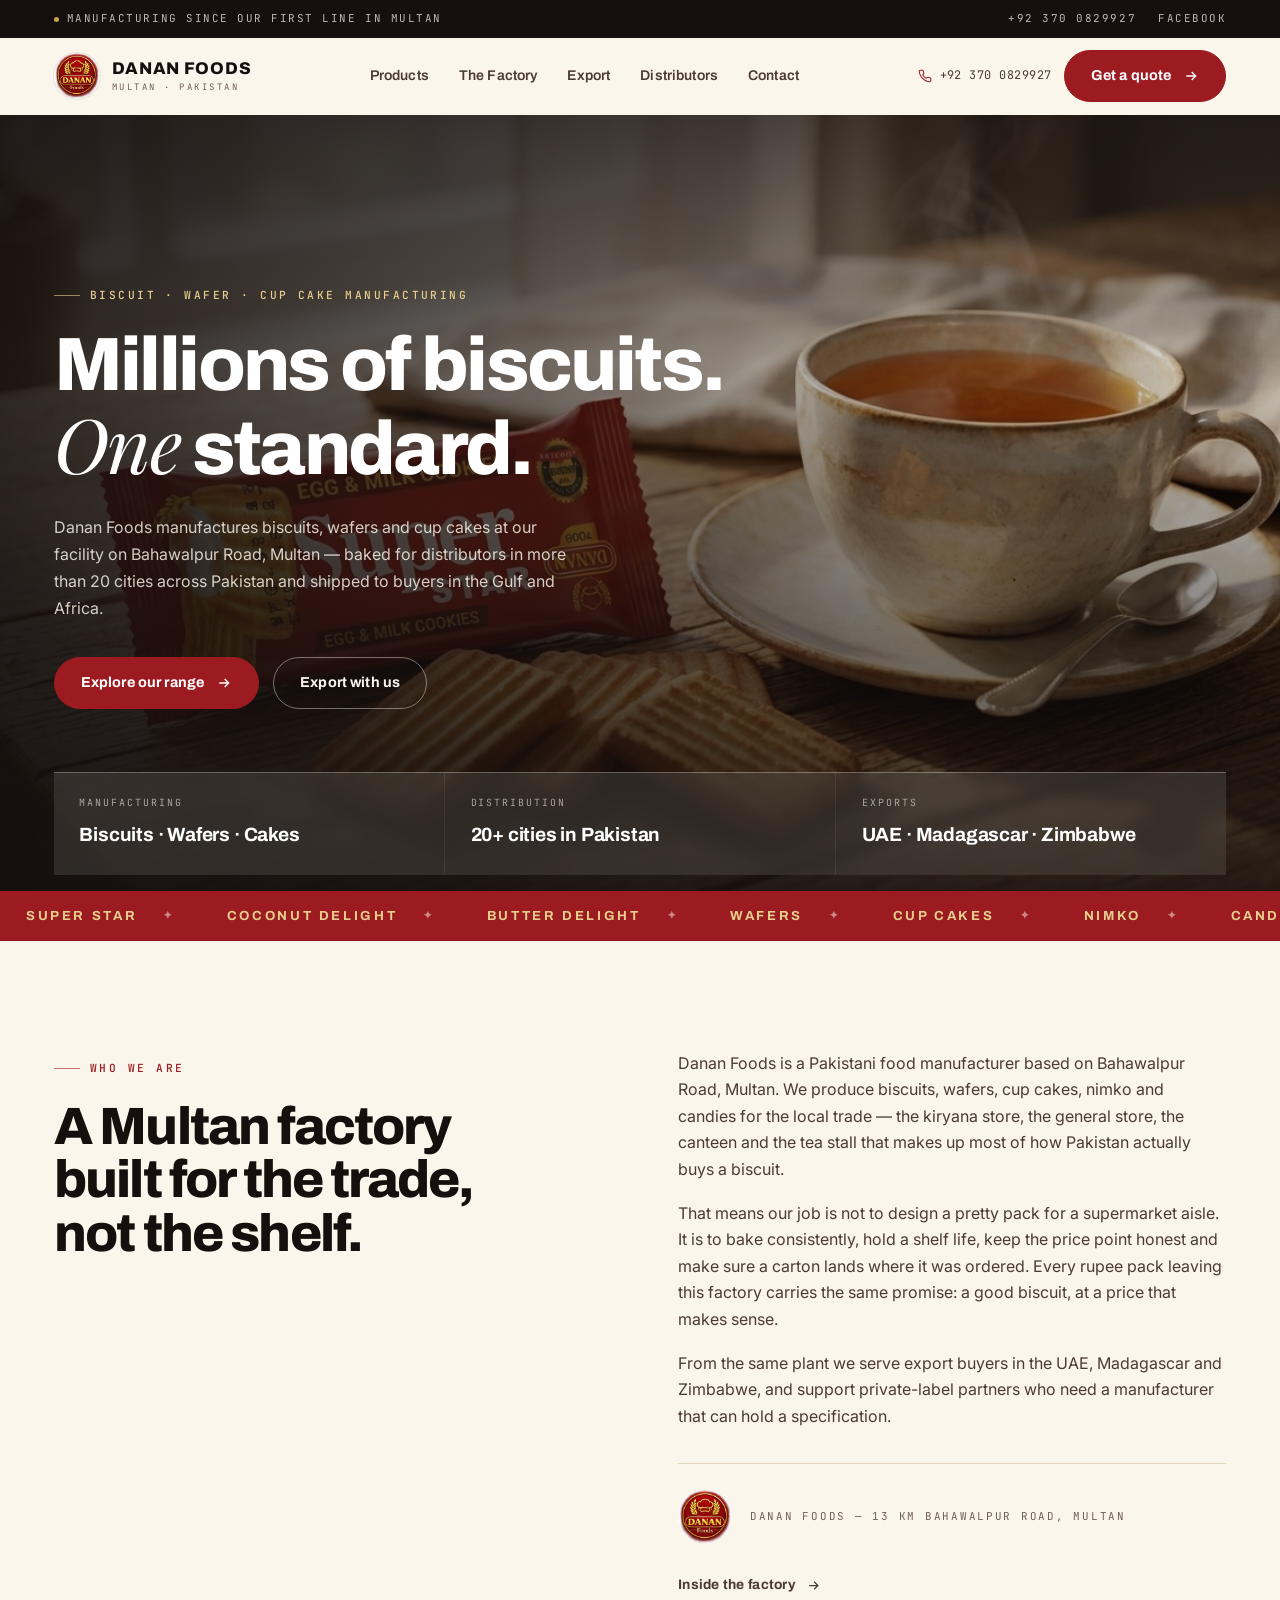
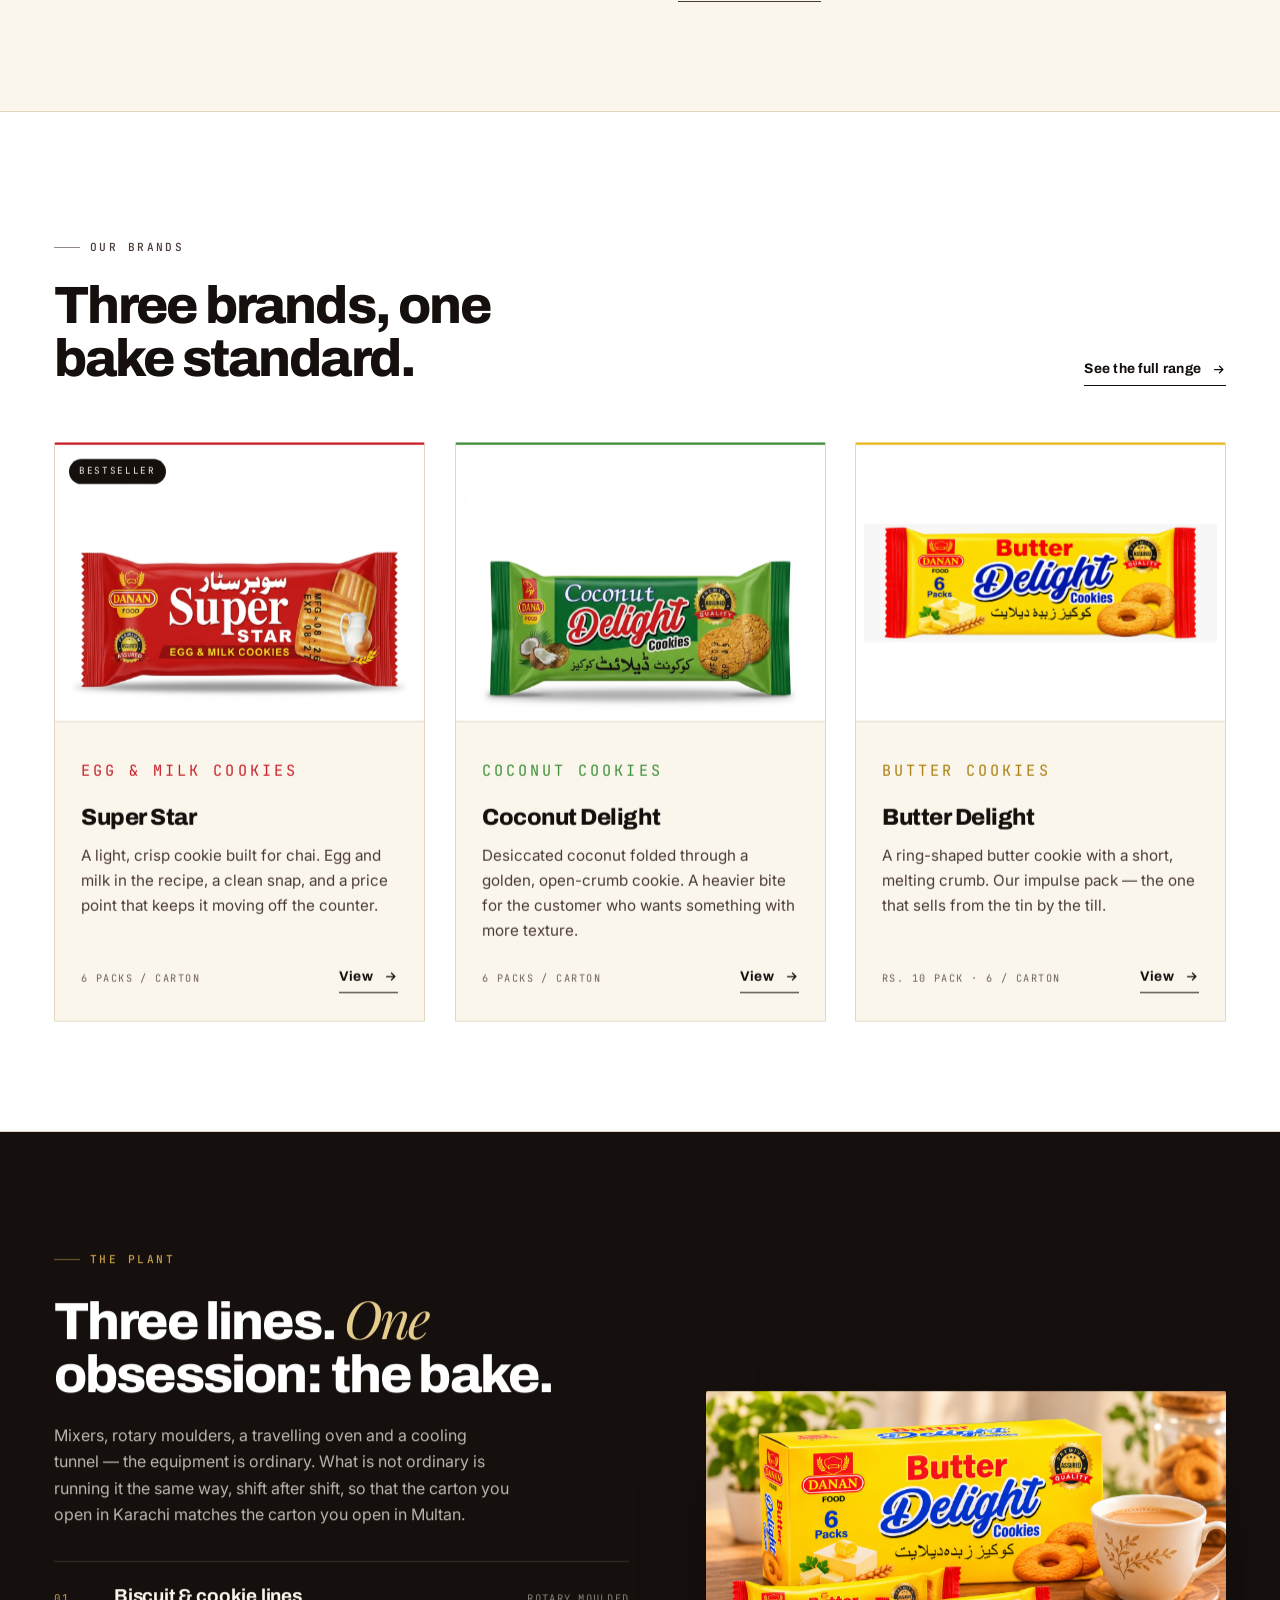
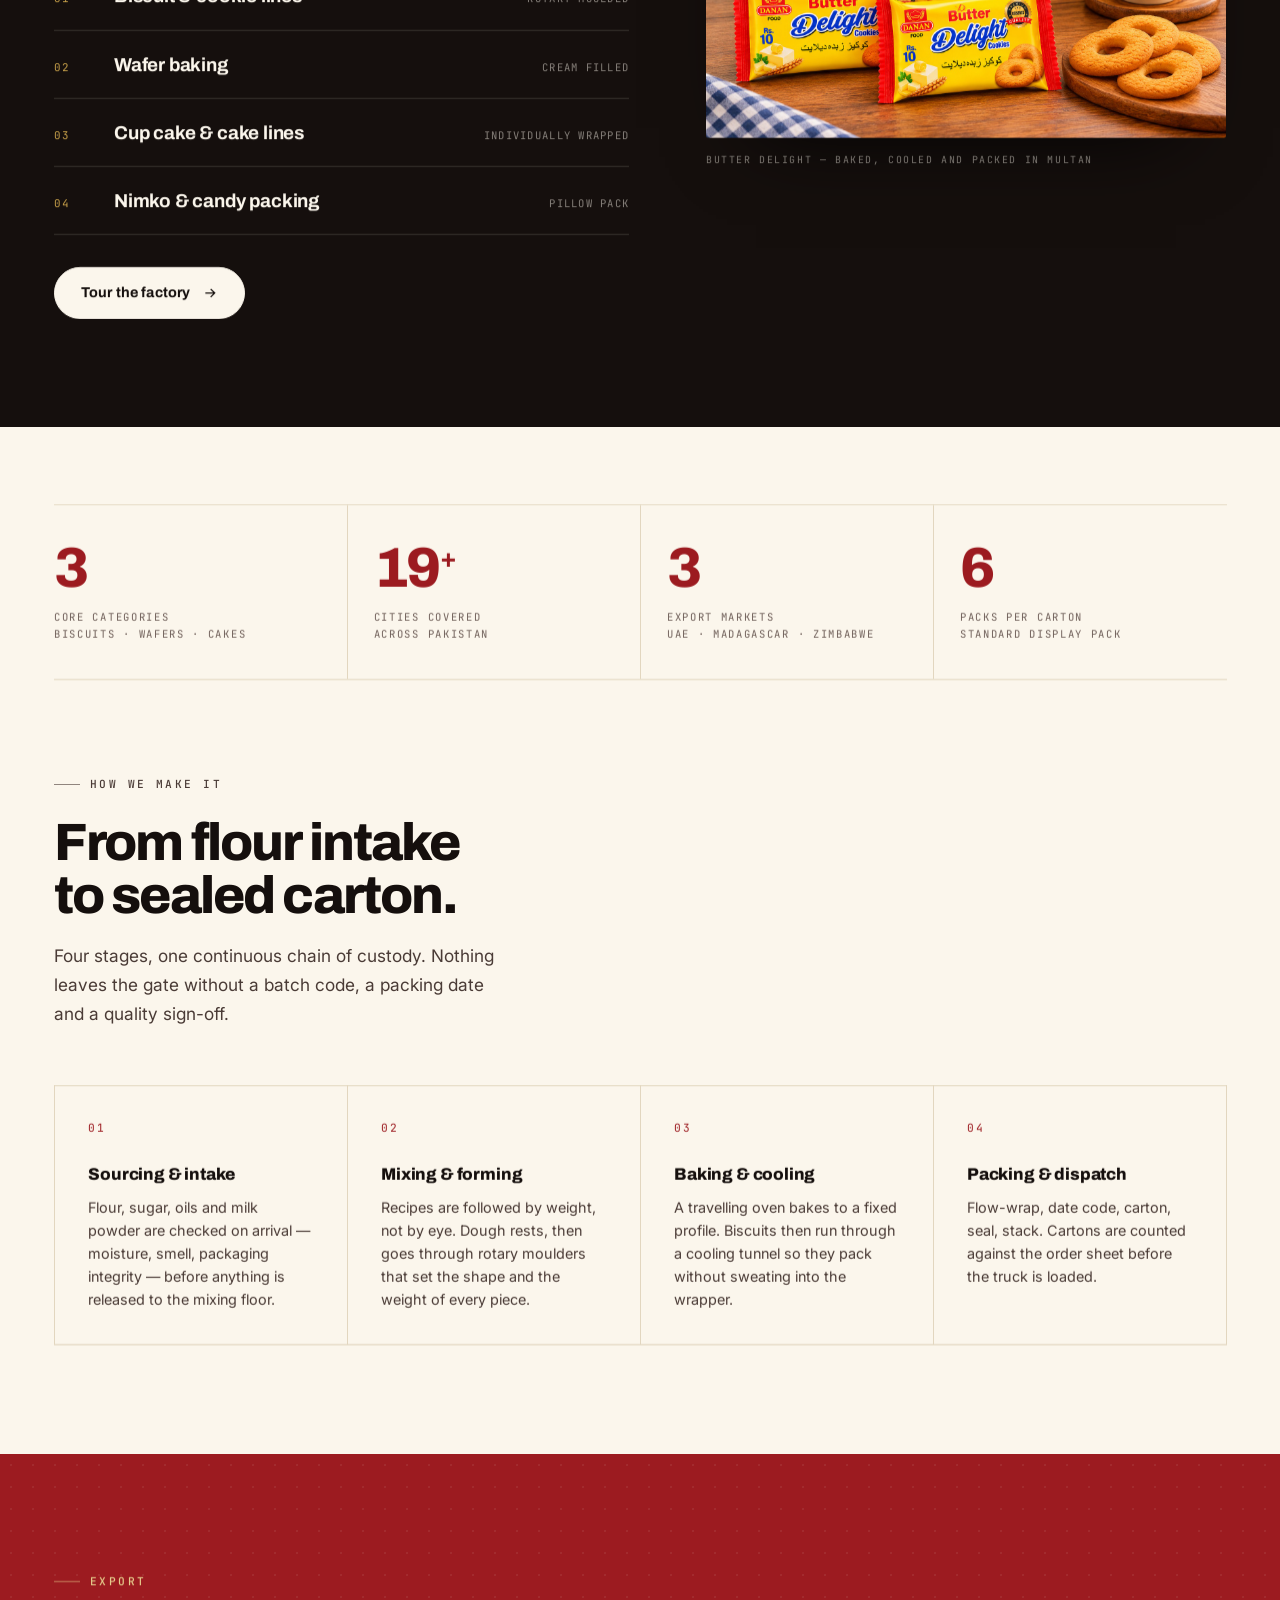
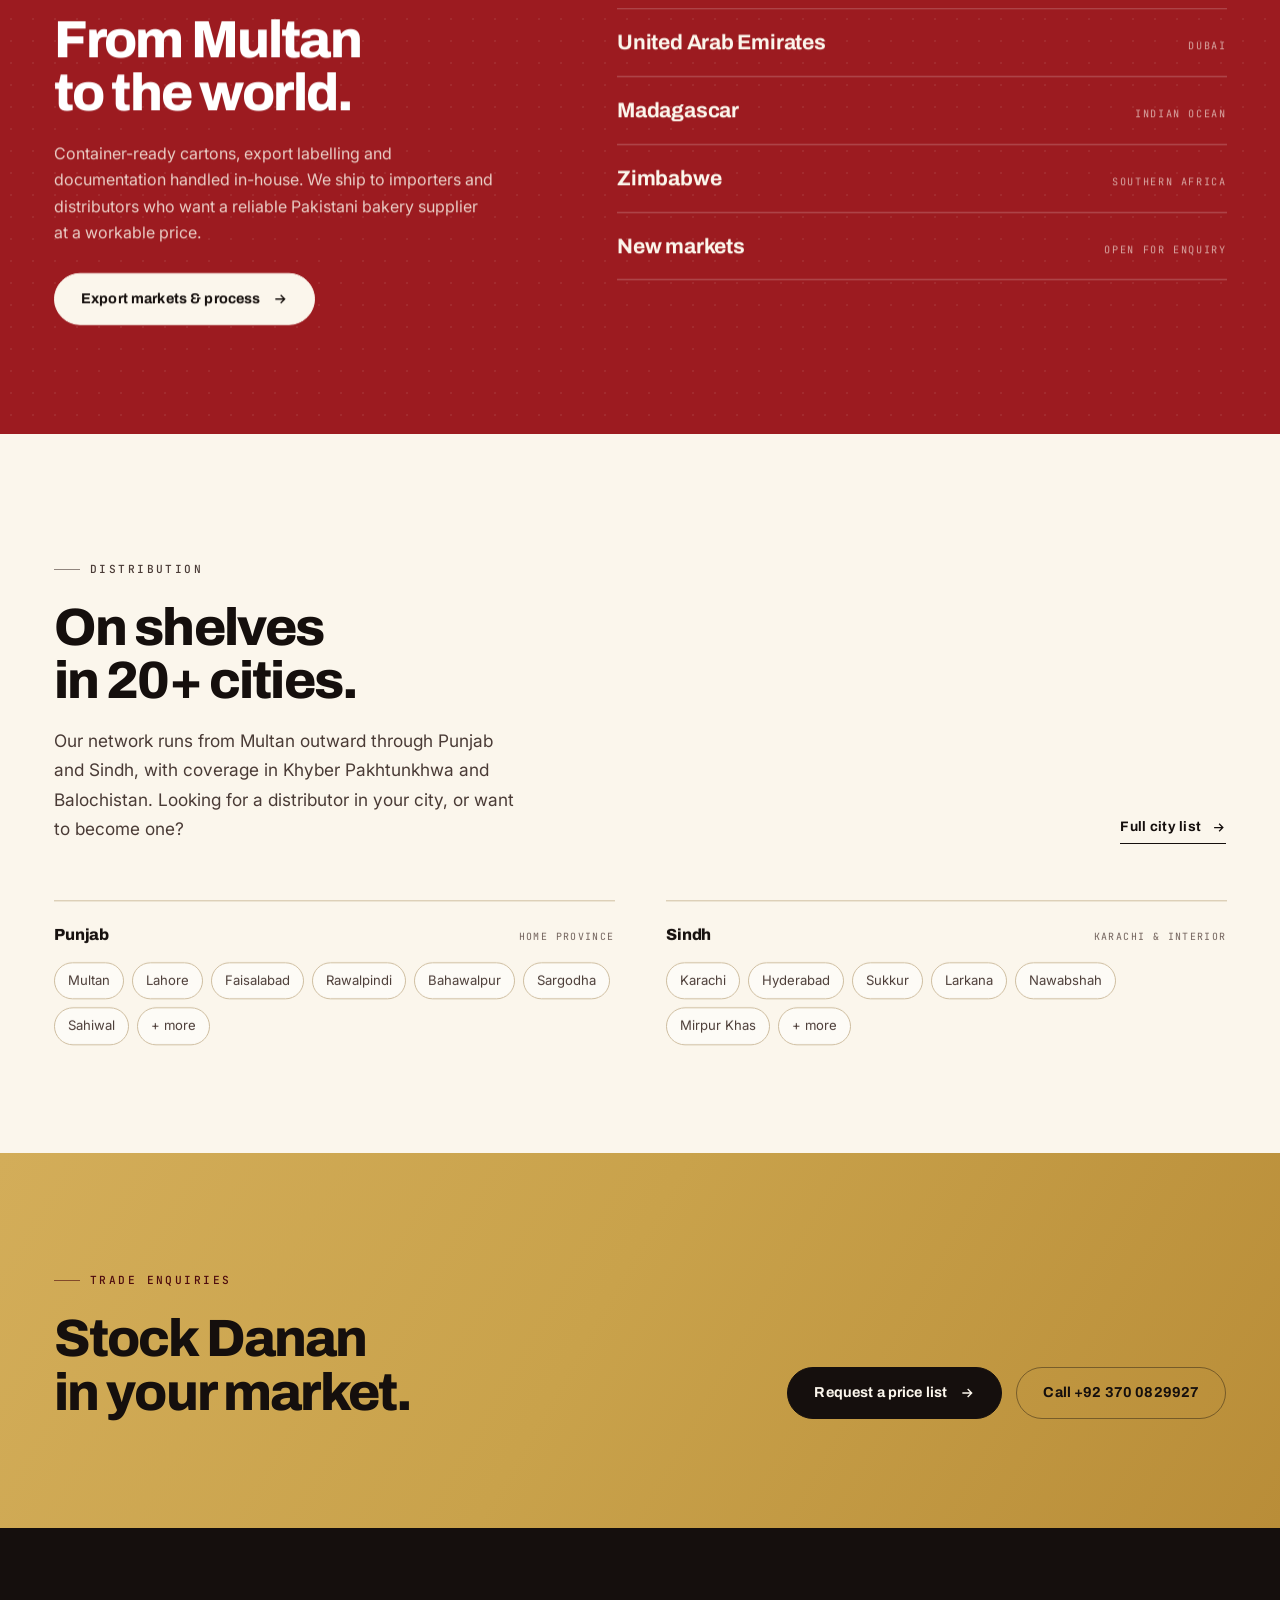
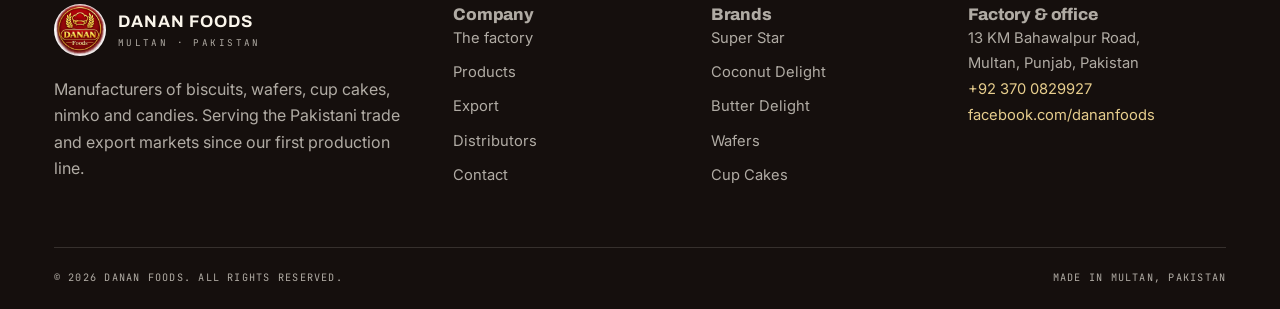
==== commit fd5c5c3c: "Add a restrained GSAP motion layer to every page Hero entrance, batched section reveals and a one-ti" ====
--- a/index.html
+++ b/index.html
@@ -470,5 +470,8 @@
 </footer>
 
 <script src="js/main.js" defer></script>
+<script src="assets/vendor/gsap.min.js" defer></script>
+<script src="assets/vendor/ScrollTrigger.min.js" defer></script>
+<script src="js/motion.js" defer></script>
 </body>
 </html>
--- a/css/styles.css
+++ b/css/styles.css
@@ -1141,6 +1141,7 @@
 /* ---------- 25. Reveal ---------- */
 .reveal { opacity: 0; transform: translateY(18px); transition: opacity 0.8s var(--ease), transform 0.8s var(--ease); will-change: opacity, transform; }
 .reveal.is-visible { opacity: 1; transform: none; }
+.has-gsap .reveal { transition: none; }
 
 /* ---------- 26. Responsive ---------- */
 @media (max-width: 1080px) {
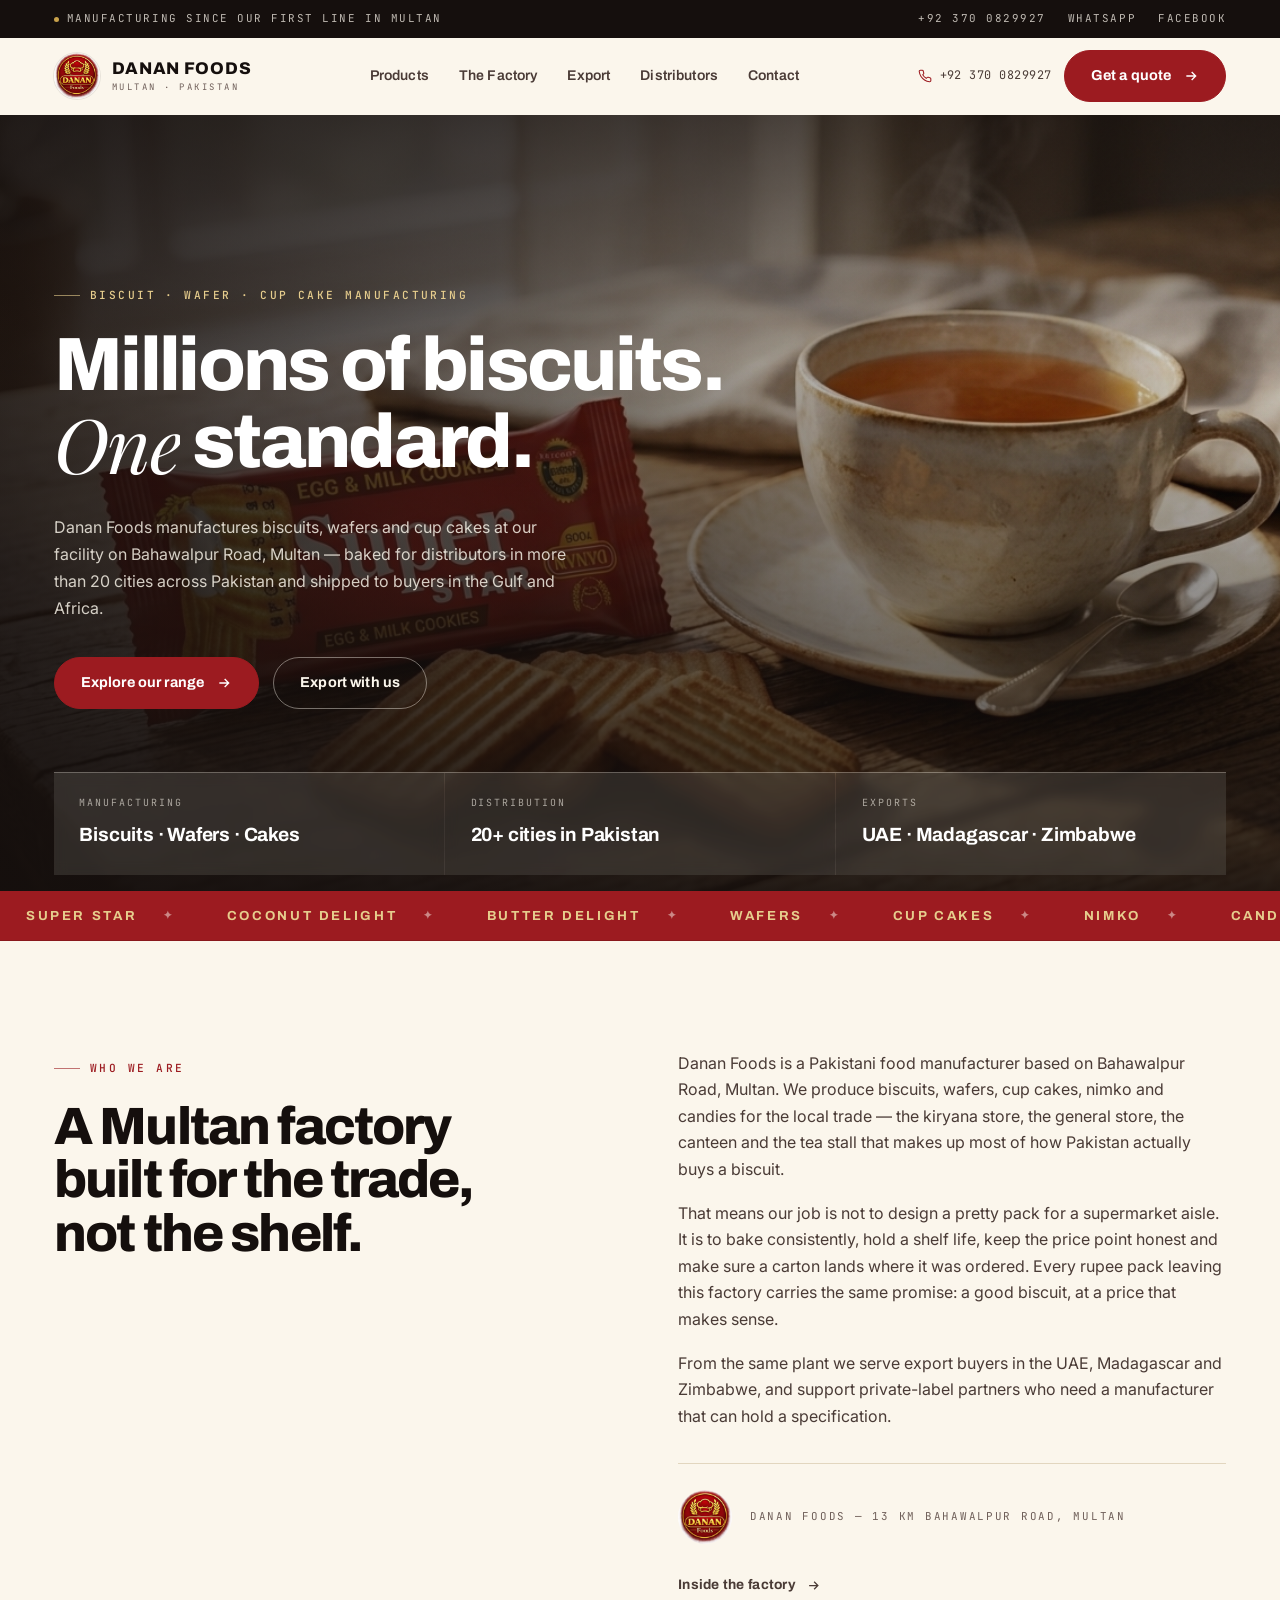
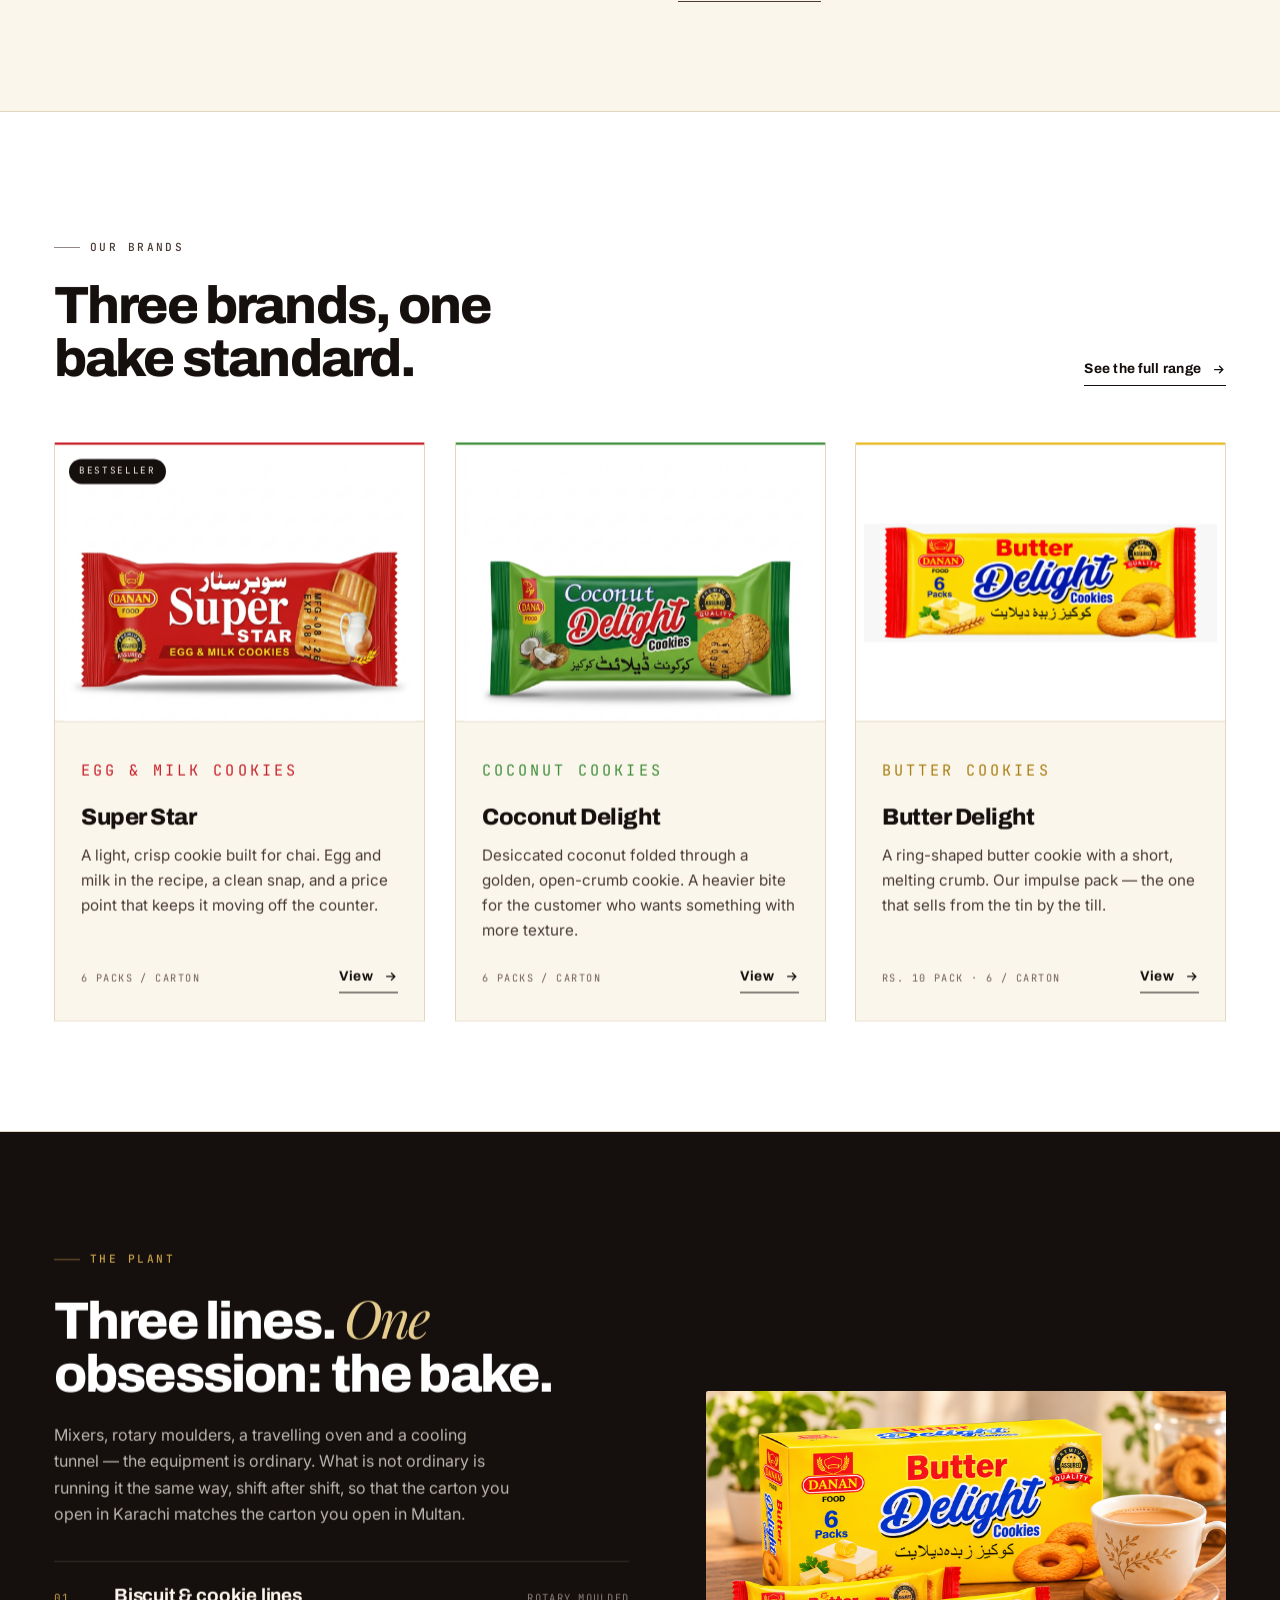
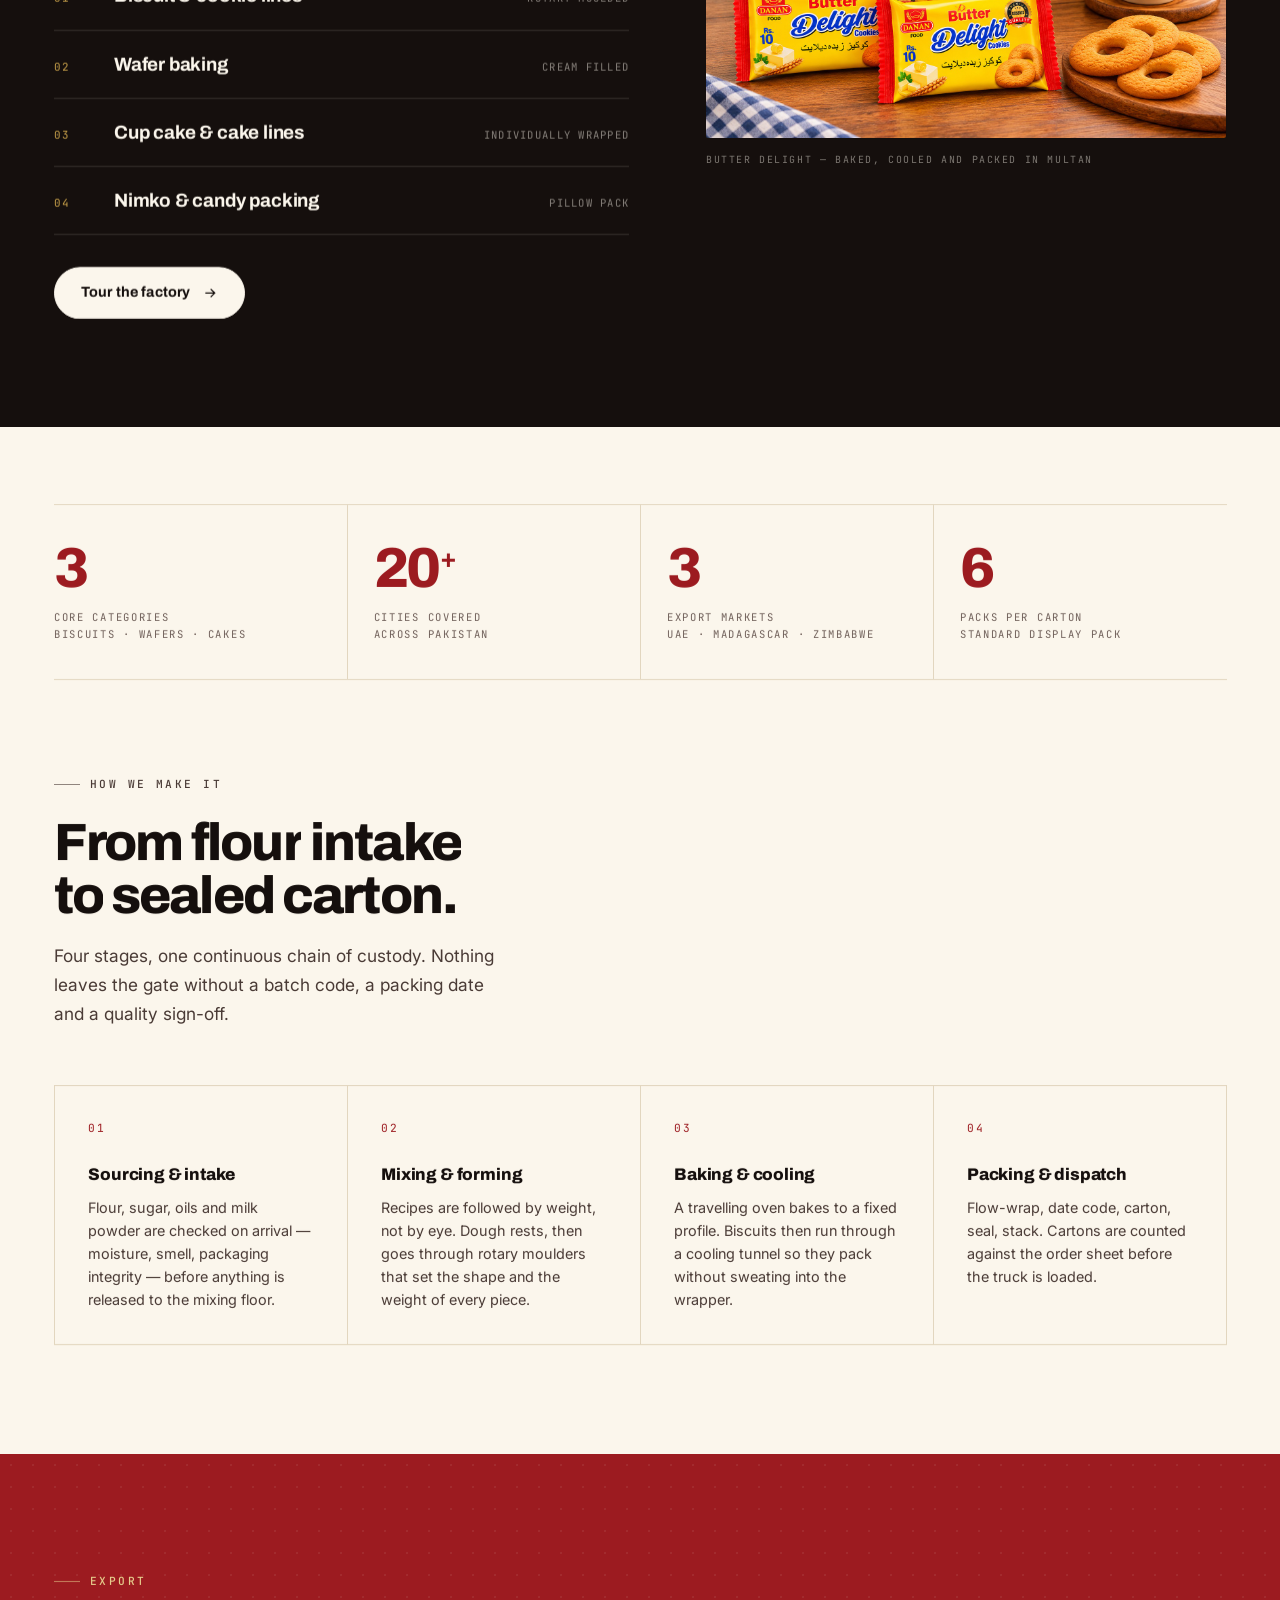
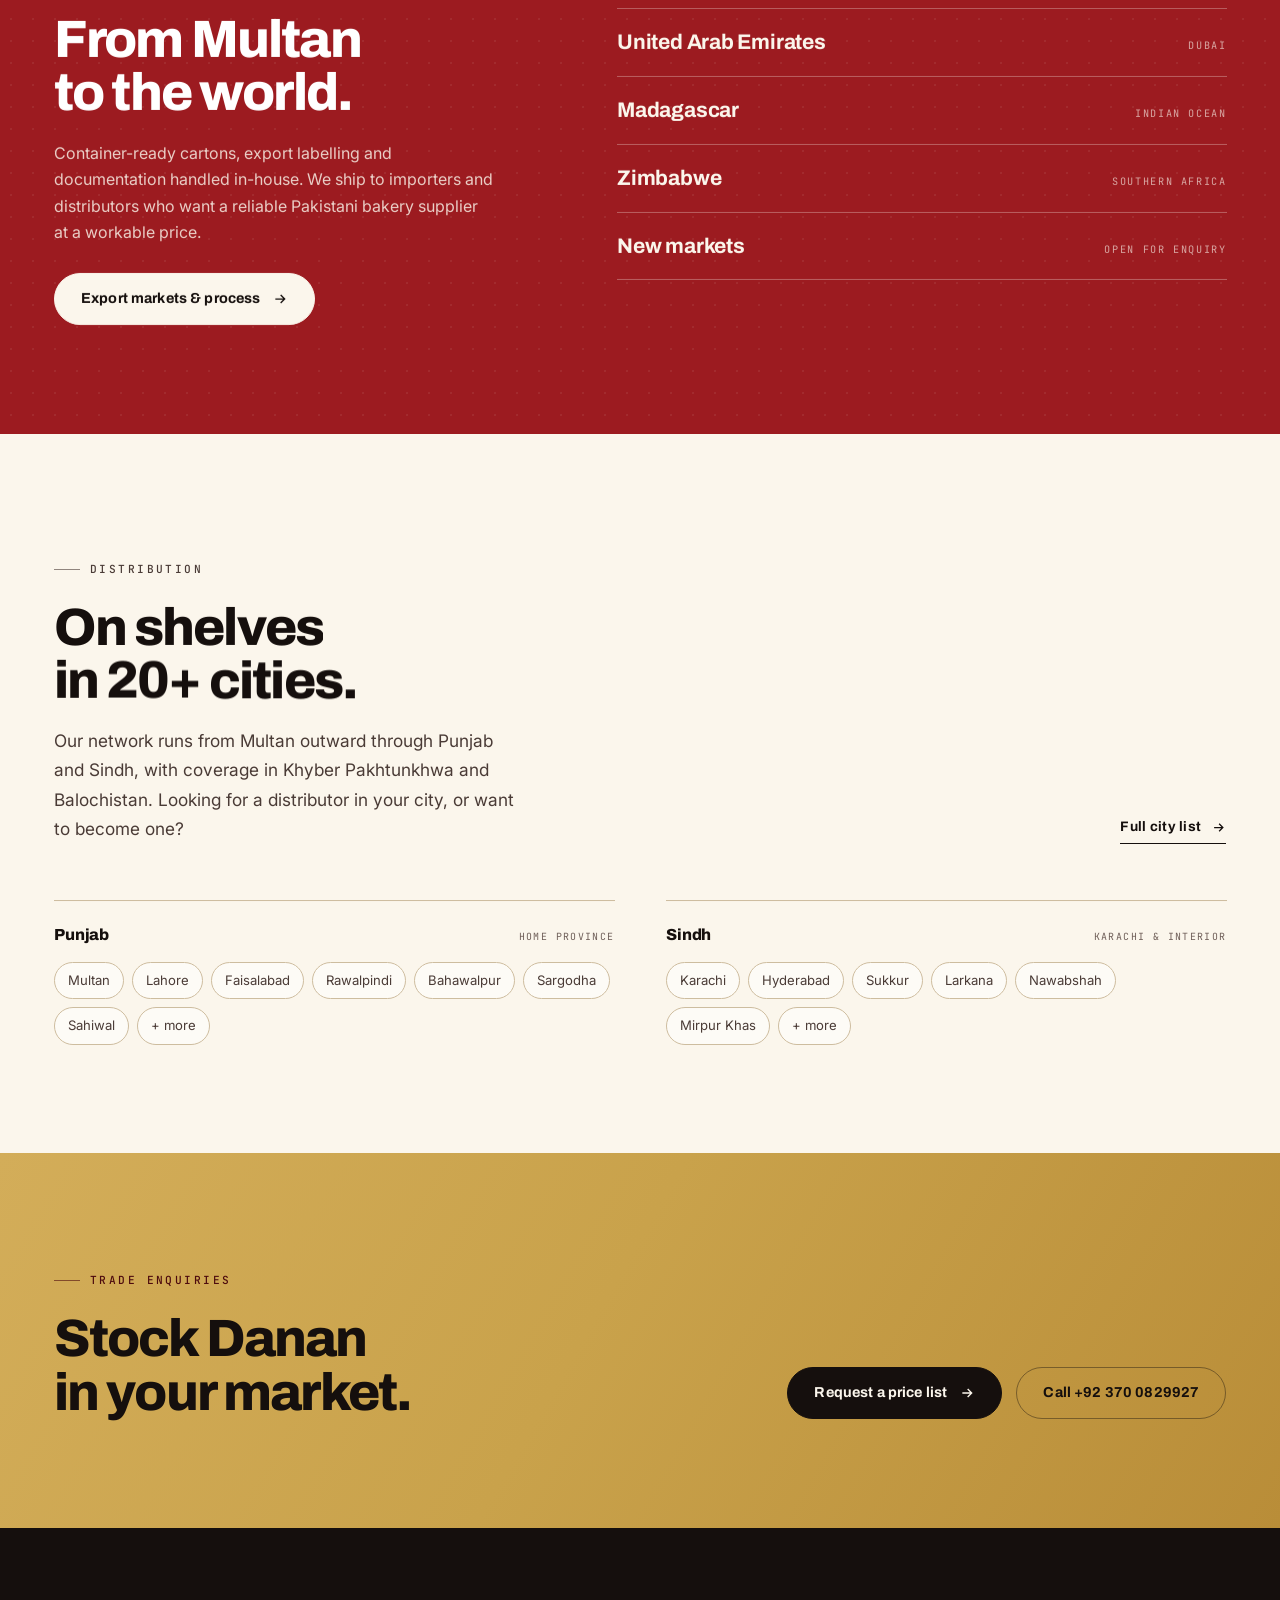
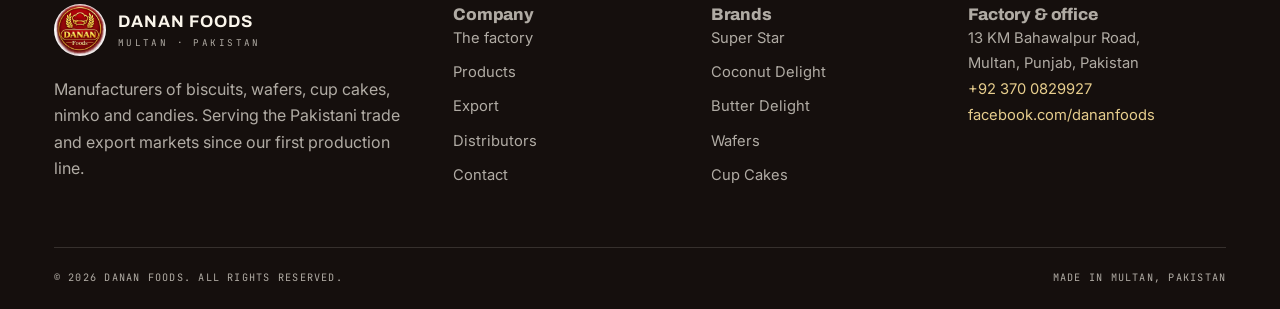
==== commit 075c5ab1: "Add a biscuit page loader, richer motion and page-level SEO The site opened with a silent white flas" ====
--- a/index.html
+++ b/index.html
@@ -6,18 +6,102 @@
 <title>Danan Foods — Biscuit, Wafer &amp; Cake Manufacturers in Multan, Pakistan</title>
 <meta name="description" content="Danan Foods manufactures biscuits, wafers and cup cakes at its facility on Bahawalpur Road, Multan. Supplying distributors in 20+ cities across Pakistan and export markets in the UAE, Madagascar and Zimbabwe.">
 <meta name="theme-color" content="#150f0d">
-<meta property="og:title" content="Danan Foods — Baked in Multan, Trusted Across Borders">
-<meta property="og:description" content="Biscuits, wafers and cup cakes manufactured in Multan, Pakistan. Distributor and export enquiries welcome.">
-<meta property="og:type" content="website">
-<meta property="og:image" content="assets/img/super-star-lifestyle.jpg">
-<link rel="icon" href="assets/img/logo.jpg">
+<link rel="icon" type="image/svg+xml" href="assets/img/favicon.svg">
+<link rel="apple-touch-icon" href="assets/img/logo.jpg">
 <link rel="preconnect" href="https://fonts.googleapis.com">
 <link rel="preconnect" href="https://fonts.gstatic.com" crossorigin>
 <link href="https://fonts.googleapis.com/css2?family=Archivo:wght@600;700;800&family=Inter:wght@400;500;600&family=JetBrains+Mono:wght@400;500&family=Playfair+Display:ital,wght@1,400;1,500&display=swap" rel="stylesheet">
+<link rel="preload" as="image" href="assets/img/super-star-lifestyle.jpg" fetchpriority="high">
 <link rel="stylesheet" href="css/styles.css">
+<link rel="canonical" href="https://alikamal-dev24.github.io/Danan-Food-Website/index.html">
+<meta property="og:site_name" content="Danan Foods">
+<meta property="og:locale" content="en_PK">
+<meta property="og:type" content="website">
+<meta property="og:url" content="https://alikamal-dev24.github.io/Danan-Food-Website/index.html">
+<meta property="og:title" content="Danan Foods — Biscuit, Wafer &amp; Cake Manufacturers in Multan, Pakistan">
+<meta property="og:description" content="Danan Foods manufactures biscuits, wafers and cup cakes at its facility on Bahawalpur Road, Multan. Supplying distributors in 20+ cities across Pakistan and export markets in the UAE, Madagascar and Zimbabwe.">
+<meta property="og:image" content="https://alikamal-dev24.github.io/Danan-Food-Website/assets/img/super-star-lifestyle.jpg">
+<meta name="twitter:card" content="summary_large_image">
+<meta name="twitter:title" content="Danan Foods — Biscuit, Wafer &amp; Cake Manufacturers in Multan, Pakistan">
+<meta name="twitter:description" content="Danan Foods manufactures biscuits, wafers and cup cakes at its facility on Bahawalpur Road, Multan. Supplying distributors in 20+ cities across Pakistan and export markets in the UAE, Madagascar and Zimbabwe.">
+<meta name="twitter:image" content="https://alikamal-dev24.github.io/Danan-Food-Website/assets/img/super-star-lifestyle.jpg">
+<script type="application/ld+json">
+{
+  "@context": "https://schema.org",
+  "@type": "FoodEstablishment",
+  "name": "Danan Foods",
+  "description": "Manufacturer of biscuits, wafers and cup cakes in Multan, Pakistan. Distributors in more than 20 cities, exporting to the UAE, Madagascar and Zimbabwe.",
+  "url": "https://alikamal-dev24.github.io/Danan-Food-Website/",
+  "logo": "https://alikamal-dev24.github.io/Danan-Food-Website/assets/img/logo.jpg",
+  "image": "https://alikamal-dev24.github.io/Danan-Food-Website/assets/img/super-star-lifestyle.jpg",
+  "telephone": "+92 370 0829927",
+  "priceRange": "Rs 10+",
+  "address": {
+    "@type": "PostalAddress",
+    "streetAddress": "13 KM Bahawalpur Road",
+    "addressLocality": "Multan",
+    "addressRegion": "Punjab",
+    "postalCode": "66000",
+    "addressCountry": "PK"
+  },
+  "geo": { "@type": "GeoCoordinates", "latitude": 30.1006221, "longitude": 71.4929656 },
+  "areaServed": ["Pakistan", "United Arab Emirates", "Madagascar", "Zimbabwe"],
+  "sameAs": ["https://www.facebook.com/dananfoods/"]
+}
+</script>
 </head>
 <body>
 <a class="skip-link" href="#main">Skip to content</a>
+
+<div class="page-loader" id="pageLoader" role="status" aria-live="polite" aria-label="Loading Danan Foods">
+  <div class="page-loader__inner">
+    <svg class="page-loader__biscuit" viewBox="0 0 64 64" aria-hidden="true" focusable="false">
+      <g class="cracker">
+        <g fill="#dfa964">
+        <circle cx="57.5" cy="32.0" r="3.1"/>
+        <circle cx="56.0" cy="40.7" r="3.1"/>
+        <circle cx="51.5" cy="48.4" r="3.1"/>
+        <circle cx="44.8" cy="54.1" r="3.1"/>
+        <circle cx="36.4" cy="57.1" r="3.1"/>
+        <circle cx="27.6" cy="57.1" r="3.1"/>
+        <circle cx="19.3" cy="54.1" r="3.1"/>
+        <circle cx="12.5" cy="48.4" r="3.1"/>
+        <circle cx="8.0" cy="40.7" r="3.1"/>
+        <circle cx="6.5" cy="32.0" r="3.1"/>
+        <circle cx="8.0" cy="23.3" r="3.1"/>
+        <circle cx="12.5" cy="15.6" r="3.1"/>
+        <circle cx="19.2" cy="9.9" r="3.1"/>
+        <circle cx="27.6" cy="6.9" r="3.1"/>
+        <circle cx="36.4" cy="6.9" r="3.1"/>
+        <circle cx="44.8" cy="9.9" r="3.1"/>
+        <circle cx="51.5" cy="15.6" r="3.1"/>
+        <circle cx="56.0" cy="23.3" r="3.1"/>
+        </g>
+        <circle cx="32" cy="32" r="26" fill="#e6b878"/>
+        <circle cx="32" cy="32" r="26" fill="none" stroke="#b87b34" stroke-width="1.6"/>
+        <circle cx="32" cy="32" r="20.5" fill="#f0cb97" opacity=".5"/>
+        <circle cx="32" cy="32" r="20.5" fill="none" stroke="#cf9c5c" stroke-width="1.1"/>
+        <g fill="#9c1b20">
+          <circle class="dock" cx="25" cy="24" r="2.4"/>
+          <circle class="dock" cx="38" cy="23" r="2.4"/>
+          <circle class="dock" cx="32" cy="31" r="2.4"/>
+          <circle class="dock" cx="21" cy="35.5" r="2.4"/>
+          <circle class="dock" cx="42" cy="33" r="2.4"/>
+          <circle class="dock" cx="27" cy="42" r="2.4"/>
+          <circle class="dock" cx="37" cy="41.5" r="2.4"/>
+        </g>
+        <path d="M50 12a12 12 0 0 0-6 4 12 12 0 0 0 3 12 12 12 0 0 0 15-9 12 12 0 0 0-12-7Z" fill="var(--cream,#fbf6ec)" transform="translate(1,-2)"/>
+        <g class="crumbs" fill="#d8a463">
+          <circle cx="54" cy="13" r="1.7"/>
+          <circle cx="58" cy="20" r="1.2"/>
+          <circle cx="50" cy="8" r="1"/>
+        </g>
+      </g>
+    </svg>
+    <p class="page-loader__label">Baking<span>.</span><span>.</span><span>.</span></p>
+    <div class="page-loader__bar"><i></i></div>
+  </div>
+</div>
 
 <!-- ============ Top bar ============ -->
 <div class="topbar">
@@ -27,6 +111,7 @@
     </ul>
     <ul class="topbar__list topbar__list--end">
       <li><a href="tel:+923700829927">+92 370 0829927</a></li>
+      <li><a href="https://wa.me/923700829927" target="_blank" rel="noopener">WhatsApp</a></li>
       <li><a href="https://www.facebook.com/dananfoods/" target="_blank" rel="noopener">Facebook</a></li>
     </ul>
   </div>
--- a/css/styles.css
+++ b/css/styles.css
@@ -1232,3 +1232,107 @@
   .site-header, .topbar, .marquee, .site-footer, .cta-band { display: none; }
   body { background: #fff; color: #000; }
 }
+
+/* ---------- 28. Page loader, scroll progress, split text ---------- */
+.page-loader {
+  position: fixed;
+  inset: 0;
+  z-index: 999;
+  display: grid;
+  place-items: center;
+  place-content: center;
+  gap: 0;
+  background: var(--cream);
+  color: var(--ink);
+  transition: opacity 0.55s var(--ease), visibility 0.55s var(--ease);
+  animation: loaderFailSafe 0.3s 7s forwards;
+}
+.page-loader.is-done { opacity: 0; visibility: hidden; pointer-events: none; }
+@keyframes loaderFailSafe { to { opacity: 0; visibility: hidden; } }
+
+.page-loader__inner { display: grid; justify-items: center; gap: 22px; }
+
+.page-loader__biscuit {
+  width: 98px;
+  height: 98px;
+  animation: biscuitFloat 1.9s var(--ease) infinite alternate;
+}
+.page-loader__biscuit .cracker {
+  transform-origin: 50% 50%;
+  animation: biscuitTurn 4.5s var(--ease) infinite alternate;
+}
+.page-loader__biscuit .dock { animation: dockPulse 1.4s ease-in-out infinite; }
+.page-loader__biscuit .dock:nth-child(2) { animation-delay: 0.1s; }
+.page-loader__biscuit .dock:nth-child(3) { animation-delay: 0.2s; }
+.page-loader__biscuit .dock:nth-child(4) { animation-delay: 0.3s; }
+.page-loader__biscuit .dock:nth-child(5) { animation-delay: 0.4s; }
+.page-loader__biscuit .dock:nth-child(6) { animation-delay: 0.5s; }
+.page-loader__biscuit .dock:nth-child(7) { animation-delay: 0.6s; }
+
+@keyframes biscuitTurn { from { transform: rotate(-6deg); } to { transform: rotate(6deg); } }
+@keyframes biscuitFloat { from { transform: translateY(-4px); } to { transform: translateY(4px); } }
+@keyframes dockPulse { 0%, 100% { opacity: 1; } 50% { opacity: 0.28; } }
+
+.page-loader__label {
+  font-family: var(--font-mono);
+  font-size: 0.62rem;
+  letter-spacing: 0.34em;
+  text-transform: uppercase;
+  color: var(--muted);
+}
+.page-loader__label span { display: inline-block; animation: labelFade 1.4s ease-in-out infinite; }
+.page-loader__label span:nth-child(2) { animation-delay: 0.2s; }
+.page-loader__label span:nth-child(3) { animation-delay: 0.4s; }
+@keyframes labelFade { 0%, 100% { opacity: 0.25; } 50% { opacity: 1; } }
+
+.page-loader__bar {
+  width: 132px;
+  height: 2px;
+  background: rgba(21, 15, 13, 0.12);
+  overflow: hidden;
+}
+.page-loader__bar i {
+  display: block;
+  height: 100%;
+  width: 40%;
+  background: var(--crimson);
+  animation: barSweep 1.3s var(--ease) infinite;
+}
+@keyframes barSweep {
+  0% { transform: translateX(-110%); }
+  100% { transform: translateX(340%); }
+}
+
+/* Thin reading-progress rule under the header */
+.scroll-progress {
+  position: fixed;
+  top: 0;
+  left: 0;
+  height: 3px;
+  width: 100%;
+  z-index: 120;
+  background: var(--crimson);
+  transform: scaleX(0);
+  transform-origin: 0 50%;
+  will-change: transform;
+}
+
+/* Word-by-word headline reveals (built in motion.js) */
+.split-word {
+  display: inline-block;
+  overflow: hidden;
+  vertical-align: top;
+  padding-bottom: 0.14em;
+  margin-bottom: -0.14em;
+}
+.split-word > span { display: inline-block; will-change: transform; }
+
+@media (prefers-reduced-motion: reduce) {
+  .page-loader { animation: none; }
+  .page-loader__biscuit,
+  .page-loader__biscuit .cracker,
+  .page-loader__biscuit .dock,
+  .page-loader__label span,
+  .page-loader__bar i { animation: none; }
+  .scroll-progress { display: none; }
+}
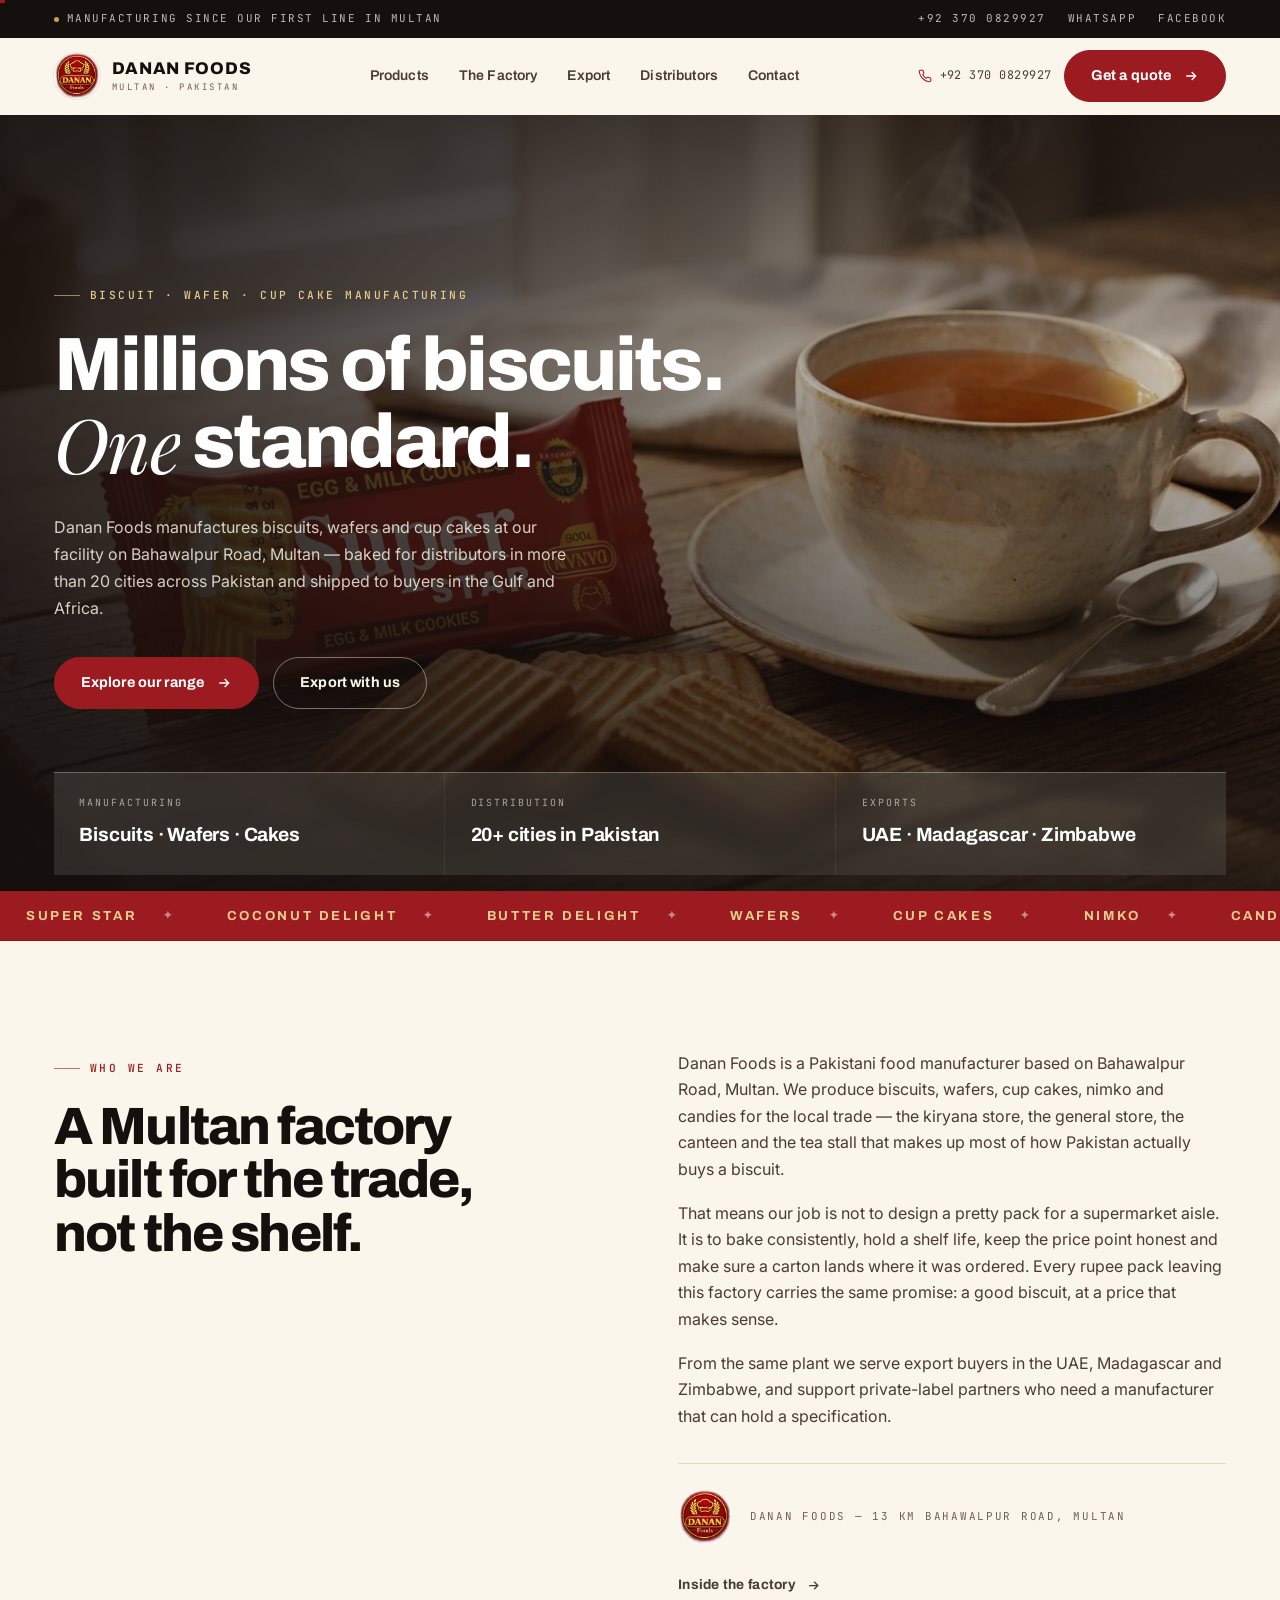
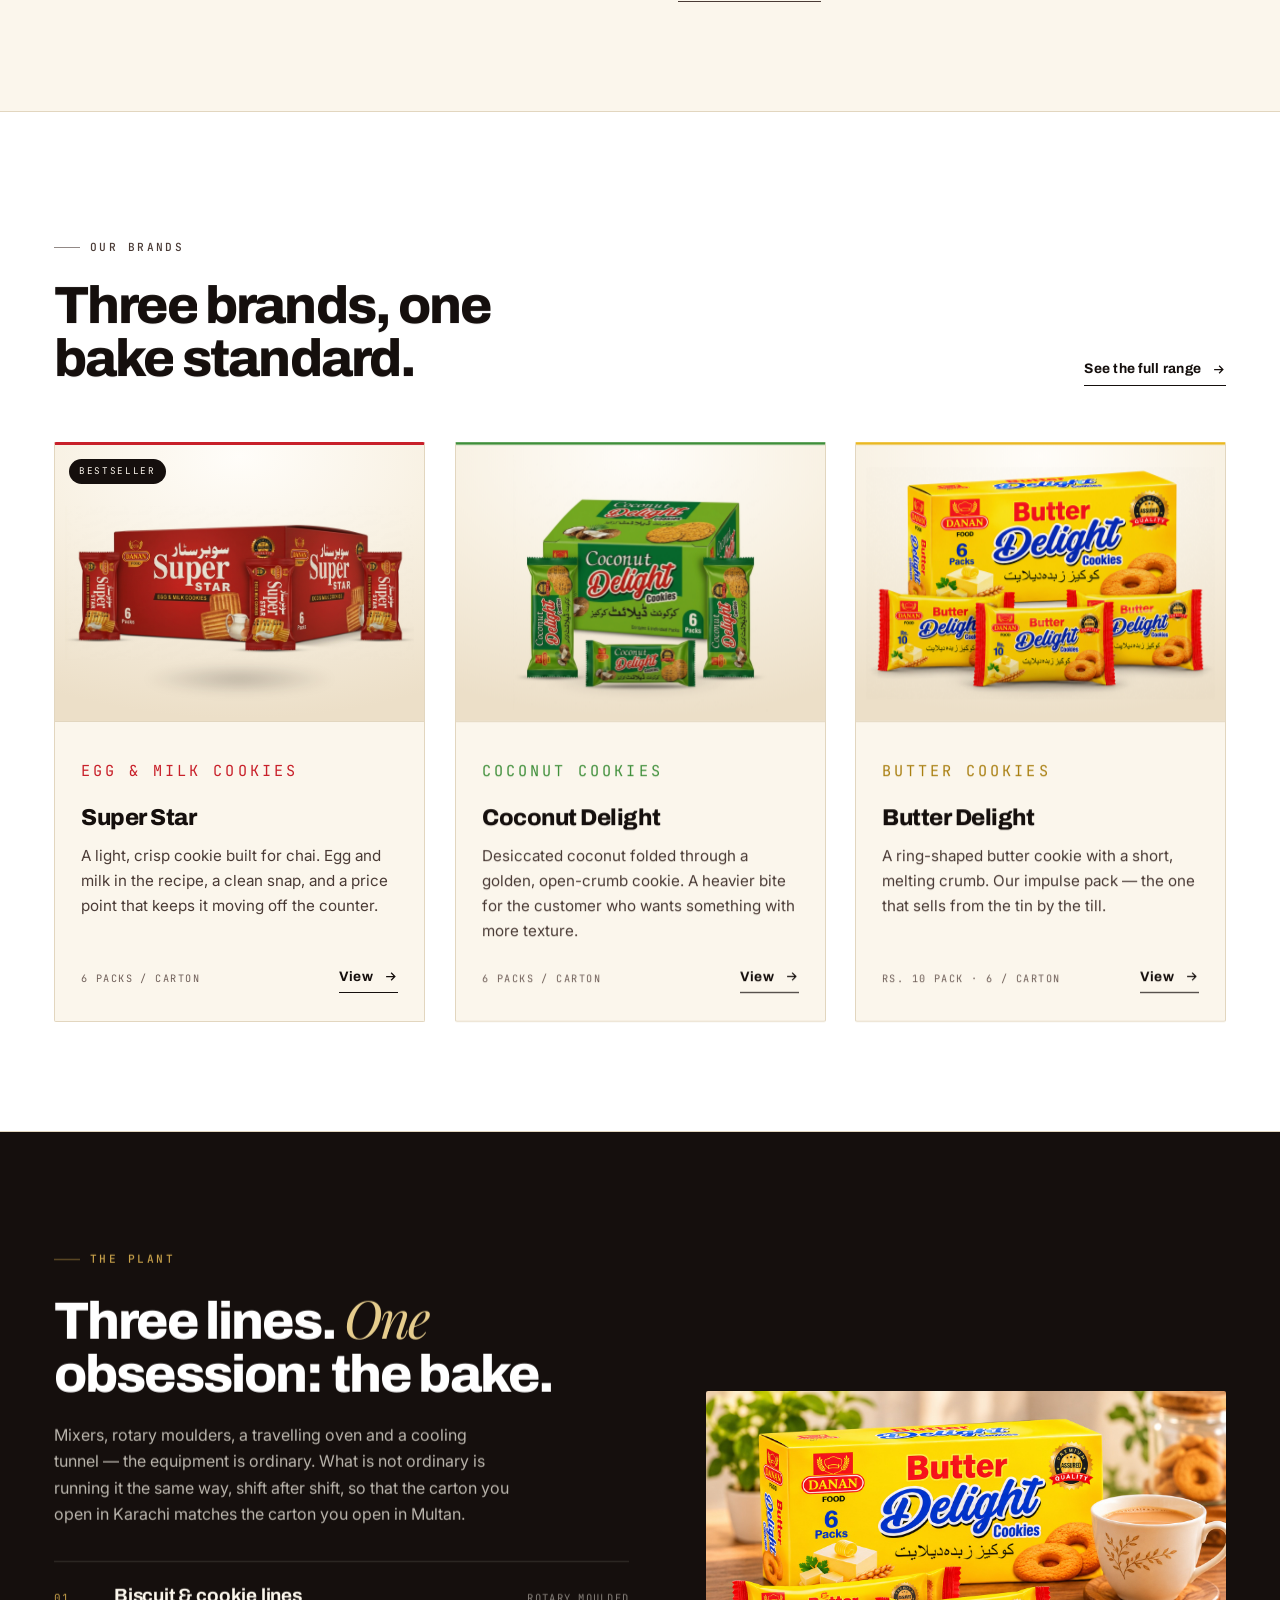
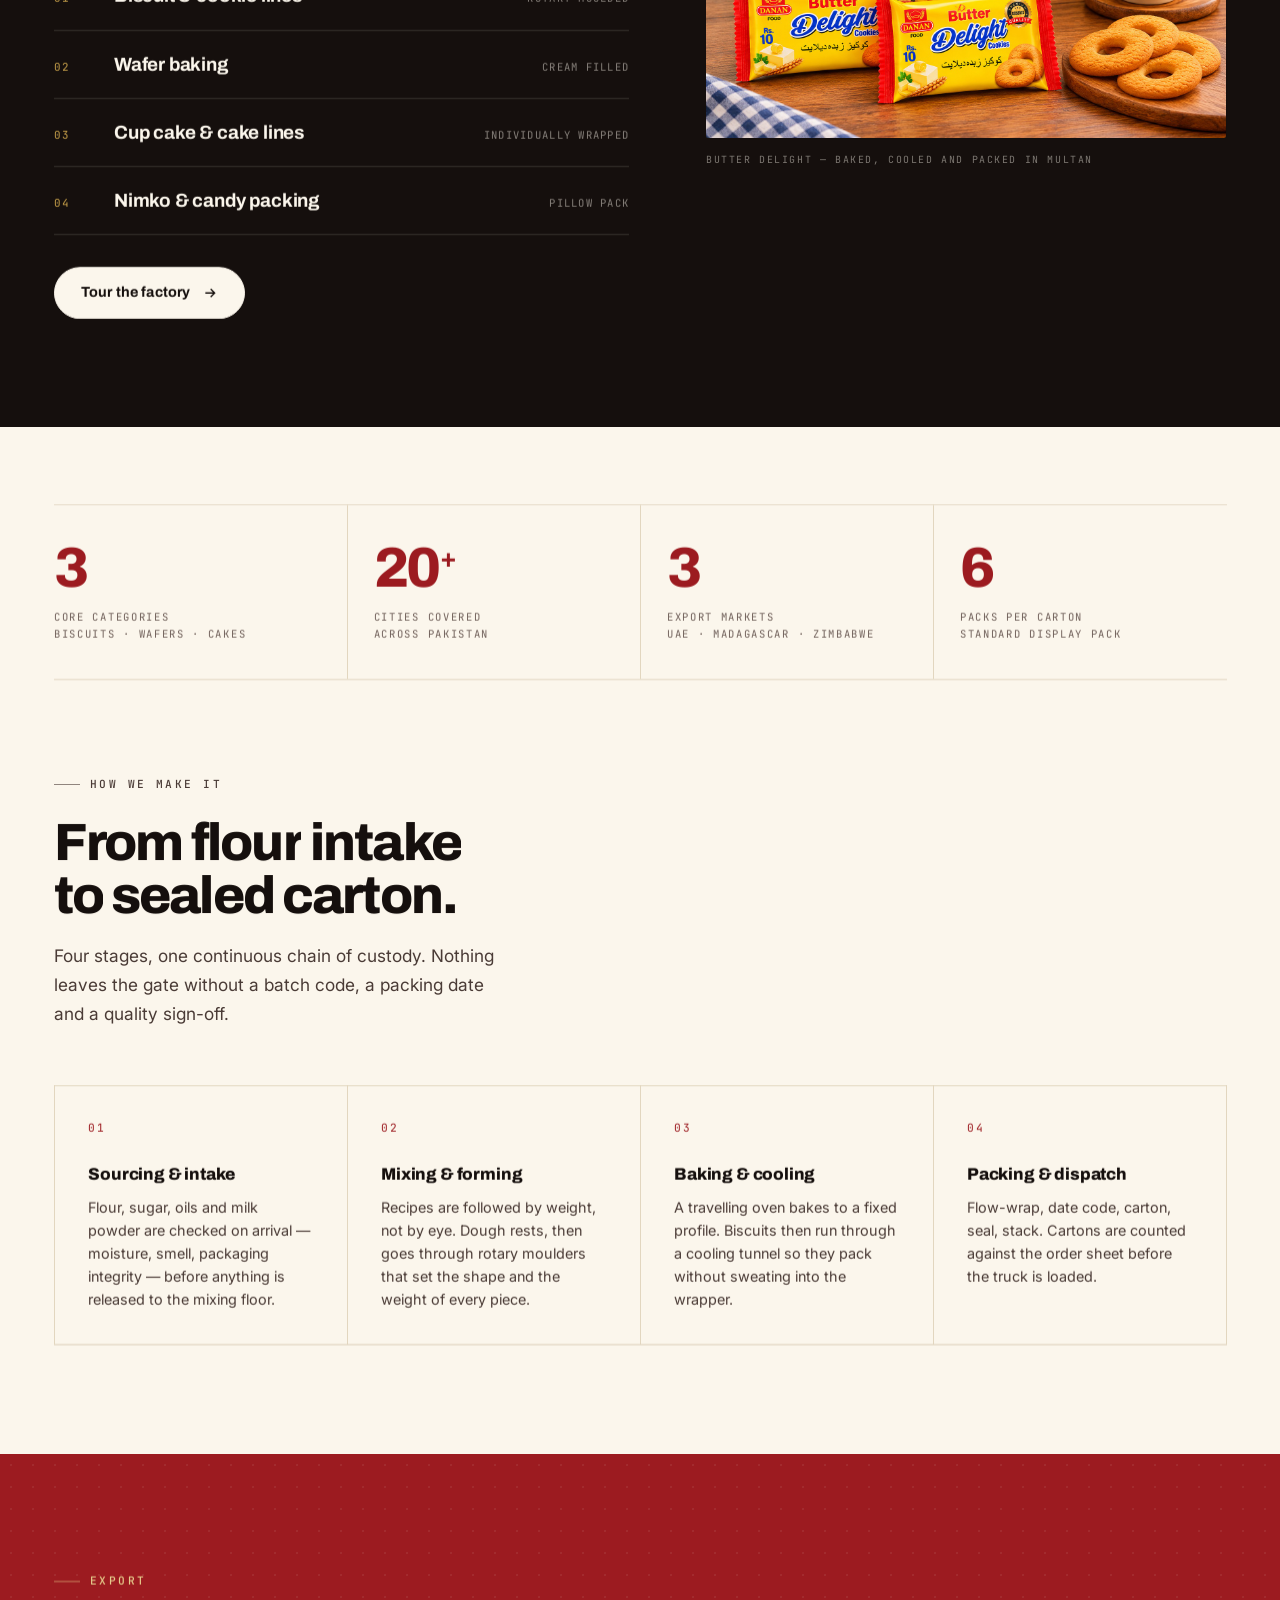
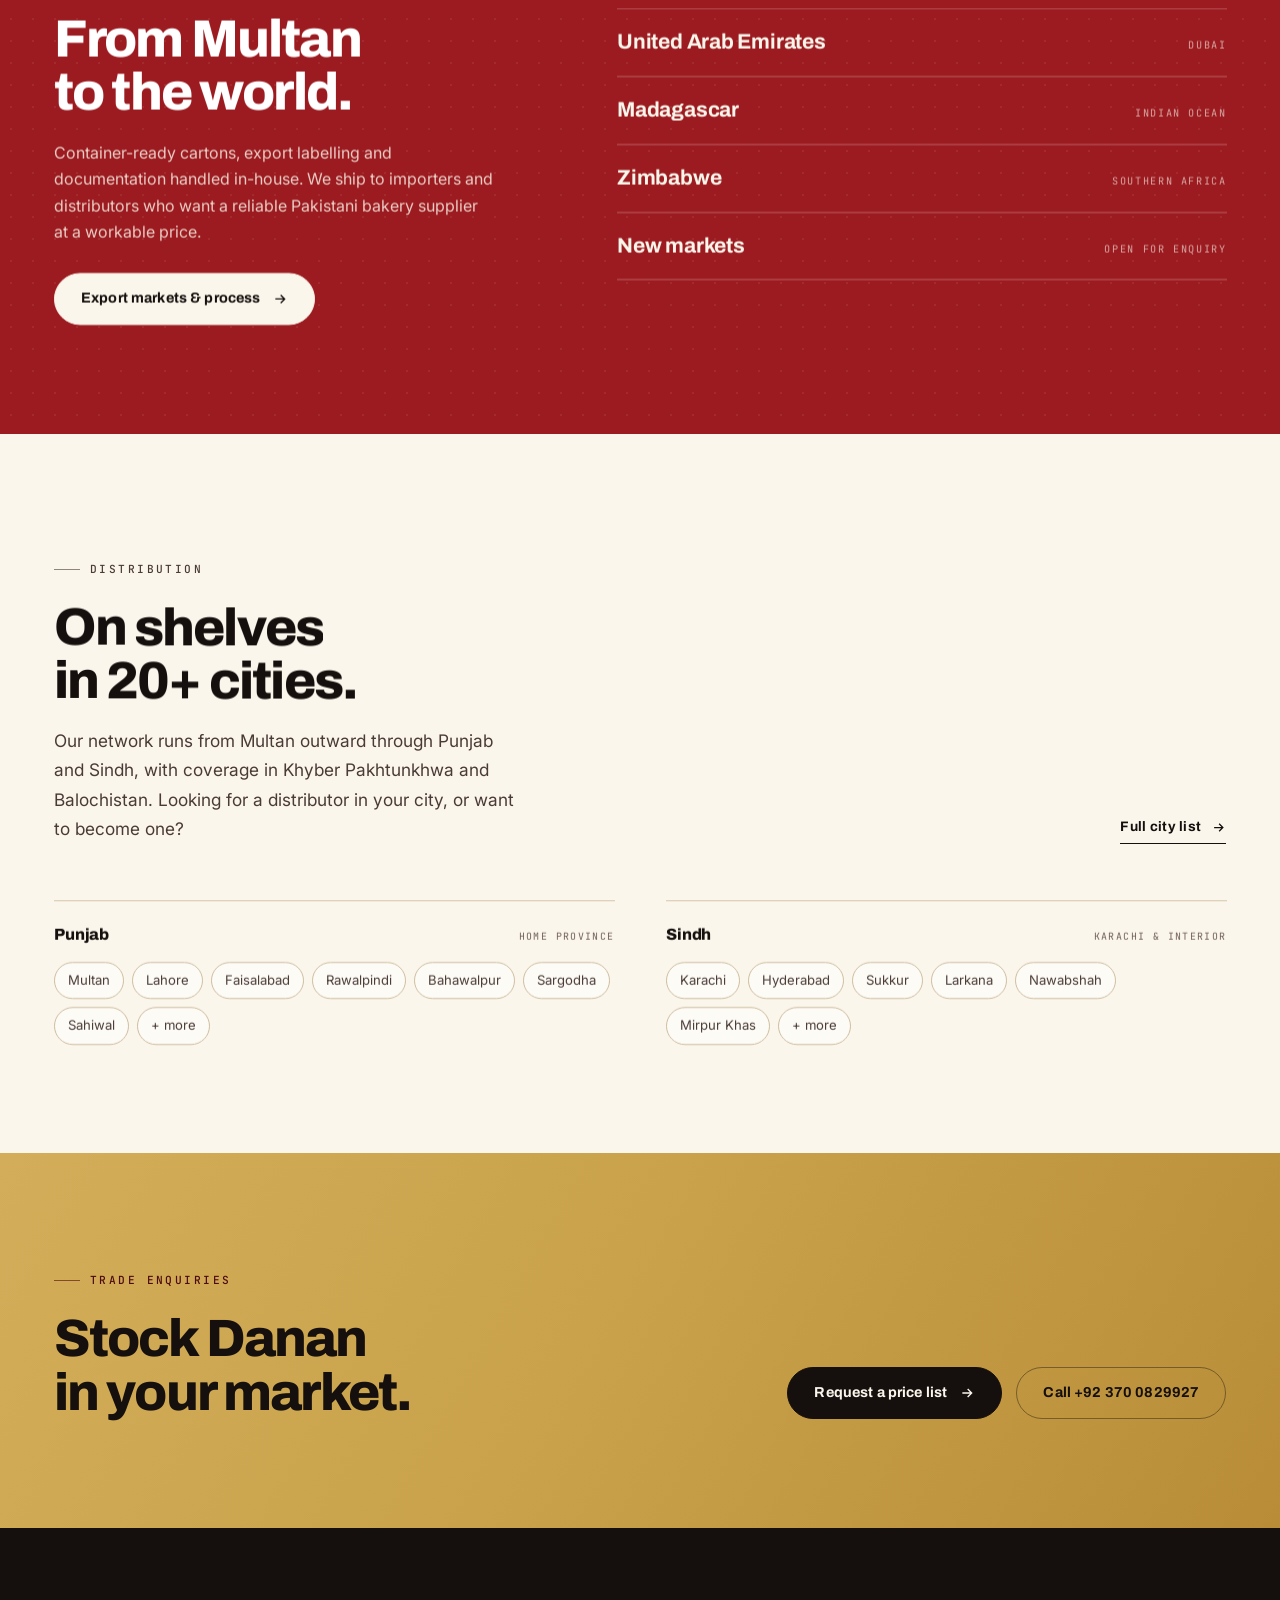
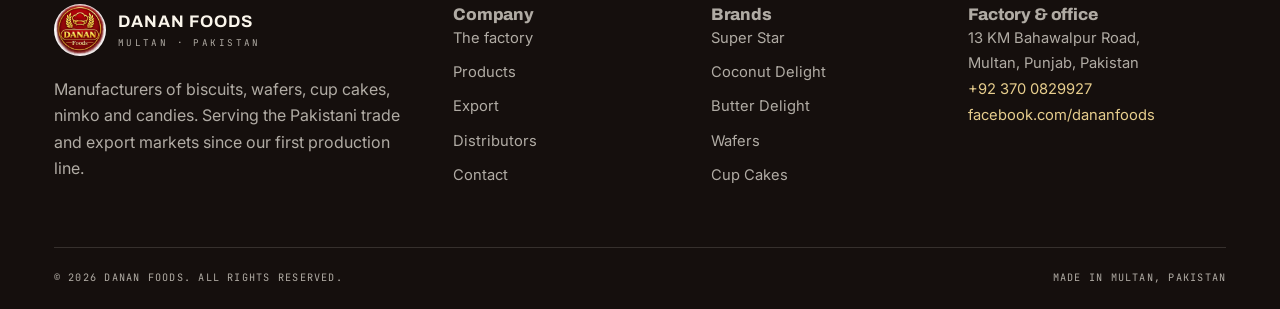
==== commit 63e737ce: "Sit the pack shots on a studio plate and wire the forms to a real inbox The product photos are white" ====
--- a/index.html
+++ b/index.html
@@ -255,7 +255,7 @@
         <article class="brand-card brand-card--super reveal">
           <div class="brand-card__media">
             <span class="brand-card__tag">Bestseller</span>
-            <img src="assets/img/super-star-pack.jpg" alt="Danan Super Star egg and milk cookies pack" loading="lazy" width="1024" height="1024">
+            <img src="assets/img/super-star-family.jpg" alt="Danan Super Star egg and milk cookies — packs in front of the six-pack carton" loading="lazy" width="1561" height="688">
           </div>
           <div class="brand-card__body">
             <p class="brand-card__kicker">Egg &amp; Milk Cookies</p>
@@ -272,7 +272,7 @@
 
         <article class="brand-card brand-card--coconut reveal">
           <div class="brand-card__media">
-            <img src="assets/img/coconut-pack-alt.jpg" alt="Danan Coconut Delight cookies pack" loading="lazy" width="1024" height="1024">
+            <img src="assets/img/coconut-family.jpg" alt="Danan Coconut Delight cookies — packs in front of the six-pack carton" loading="lazy" width="1024" height="1024">
           </div>
           <div class="brand-card__body">
             <p class="brand-card__kicker">Coconut Cookies</p>
@@ -289,7 +289,7 @@
 
         <article class="brand-card brand-card--butter reveal">
           <div class="brand-card__media">
-            <img src="assets/img/butter-pack.jpg" alt="Danan Butter Delight cookies pack" loading="lazy" width="1600" height="533">
+            <img src="assets/img/butter-family.jpg" alt="Danan Butter Delight cookies — packs in front of the six-pack carton" loading="lazy" width="1536" height="1024">
           </div>
           <div class="brand-card__body">
             <p class="brand-card__kicker">Butter Cookies</p>
--- a/css/styles.css
+++ b/css/styles.css
@@ -584,22 +584,41 @@
 .brand-card__media {
   position: relative;
   aspect-ratio: 4 / 3;
-  background: #fff;
-  display: grid;
-  place-items: center;
-  padding: 8px;
+  background:
+    radial-gradient(115% 95% at 50% 4%, #fffdf9 0%, #f8f1e3 46%, #ecdfc8 100%);
+  display: flex;
+  align-items: center;
+  justify-content: center;
+  padding: 10px;
   overflow: hidden;
   border-bottom: 1px solid var(--line);
 }
+/* pack art is photographed on white — multiply drops the white into the plate
+   so the pack sits on the surface instead of in a white box */
+.brand-card__media::after {
+  content: "";
+  position: absolute;
+  left: 14%;
+  right: 14%;
+  bottom: 7%;
+  height: 16%;
+  background: radial-gradient(50% 50% at 50% 50%, rgba(21, 15, 13, 0.22), rgba(21, 15, 13, 0) 72%);
+  filter: blur(5px);
+  pointer-events: none;
+}
 .brand-card__media img {
+  position: relative;
+  z-index: 1;
   width: 100%;
   height: 100%;
   object-fit: contain;
+  mix-blend-mode: multiply;
   transition: transform 0.6s var(--ease);
 }
-.brand-card:hover .brand-card__media img { transform: scale(1.045); }
+.brand-card:hover .brand-card__media img { transform: scale(1.05); }
 .brand-card__tag {
   position: absolute;
+  z-index: 2;
   top: 14px;
   left: 14px;
   background: var(--ink);
@@ -897,18 +916,39 @@
 .product--rev .product__media { order: 2; }
 .product__media {
   position: relative;
-  background: #fff;
+  background:
+    radial-gradient(120% 100% at 50% 2%, #fffdf9 0%, #f7f0e1 48%, #eadcc4 100%);
   border-radius: var(--radius);
   padding: clamp(12px, 1.8vw, 22px);
-  display: grid;
-  place-items: center;
+  display: flex;
+  align-items: center;
+  justify-content: center;
   aspect-ratio: 4 / 3;
   overflow: hidden;
-  box-shadow: 0 30px 60px -46px rgba(21, 15, 13, 0.55);
-}
-.product__media img { width: 100%; height: 100%; object-fit: contain; }
+  box-shadow: 0 30px 60px -46px rgba(21, 15, 13, 0.55), inset 0 0 0 1px rgba(21, 15, 13, 0.05);
+}
+.product__media::after {
+  content: "";
+  position: absolute;
+  left: 16%;
+  right: 16%;
+  bottom: 8%;
+  height: 13%;
+  background: radial-gradient(50% 50% at 50% 50%, rgba(21, 15, 13, 0.2), rgba(21, 15, 13, 0) 72%);
+  filter: blur(7px);
+  pointer-events: none;
+}
+.product__media img {
+  position: relative;
+  z-index: 1;
+  width: 100%;
+  height: 100%;
+  object-fit: contain;
+  mix-blend-mode: multiply;
+}
 .product__badge {
   position: absolute;
+  z-index: 2;
   top: 16px;
   left: 16px;
   font-family: var(--font-mono);
@@ -948,7 +988,8 @@
   width: 92px;
   height: 68px;
   object-fit: contain;
-  background: #fff;
+  mix-blend-mode: multiply;
+  background: #f8f1e3;
   border: 1px solid var(--line);
   border-radius: 10px;
   padding: 7px;
@@ -1100,7 +1141,12 @@
   box-shadow: 0 0 0 3px rgba(156, 27, 32, 0.14);
 }
 .form__note { font-size: 0.8rem; color: var(--muted); }
-.form__status { font-size: 0.88rem; color: var(--crimson); min-height: 1.2em; }
+.form__status { font-size: 0.88rem; color: var(--muted); min-height: 1.2em; }
+.form__status.is-ok { color: #2f6b46; }
+.form__status.is-error { color: var(--crimson); }
+.form__status a { text-decoration: underline; }
+.form.is-sending button[type="submit"] { opacity: 0.6; pointer-events: none; }
+.hp { position: absolute !important; left: -9999px !important; width: 1px; height: 1px; opacity: 0; pointer-events: none; }
 
 .map-frame { border: 1px solid var(--line); border-radius: var(--radius); overflow: hidden; background: var(--cream-2); }
 .map-frame iframe { display: block; width: 100%; height: 380px; border: 0; }
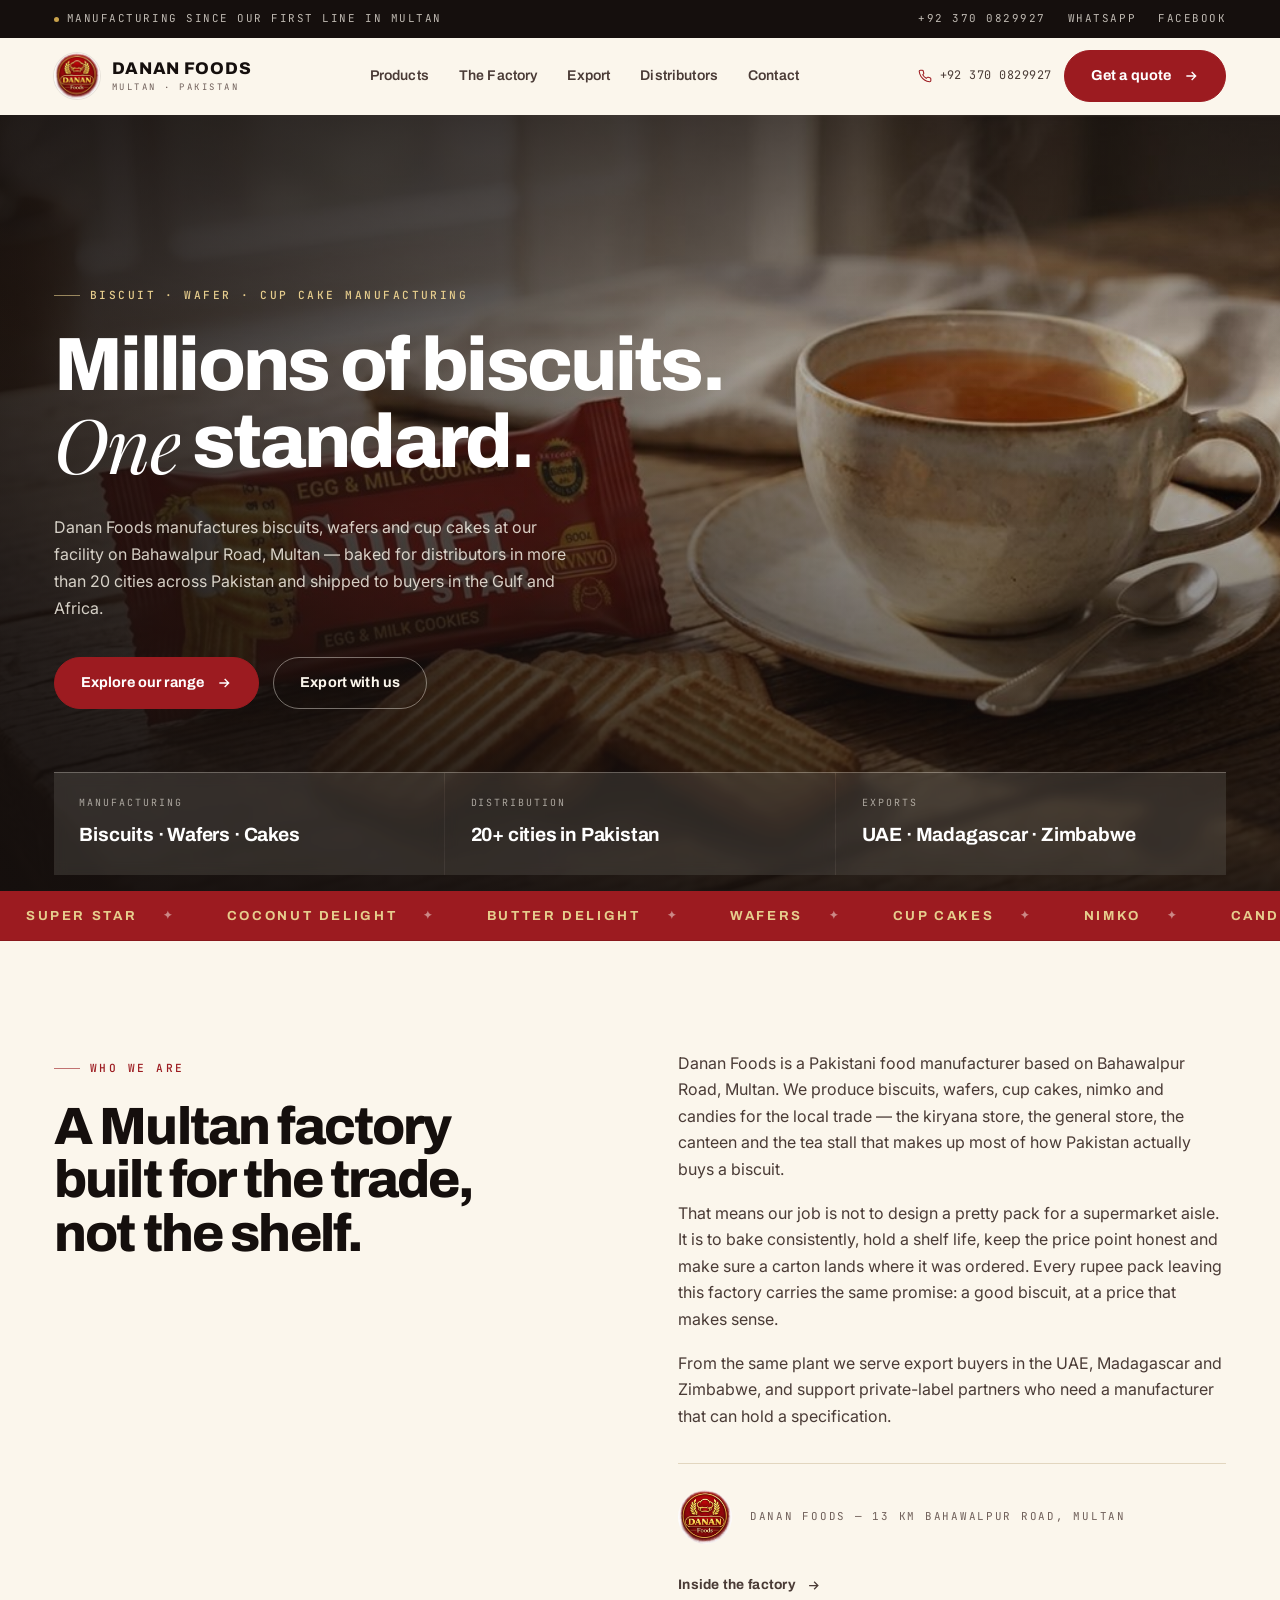
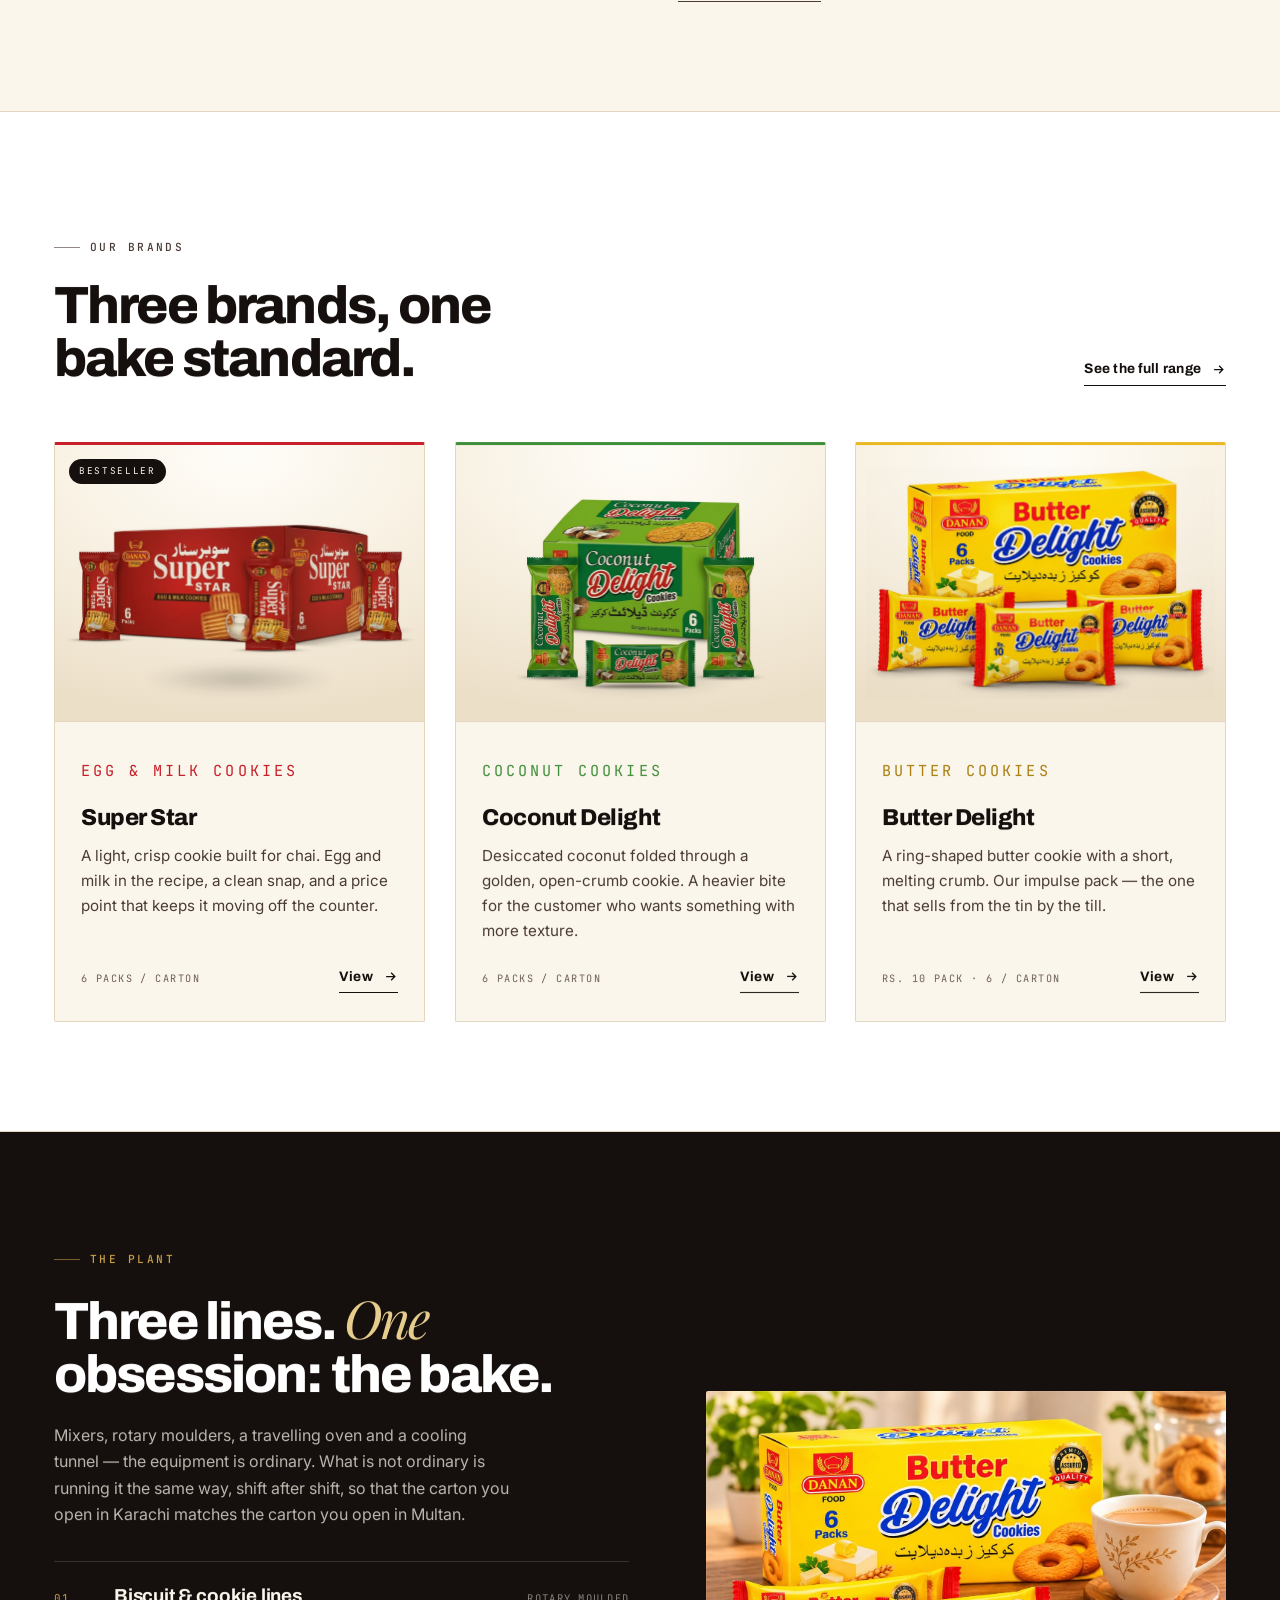
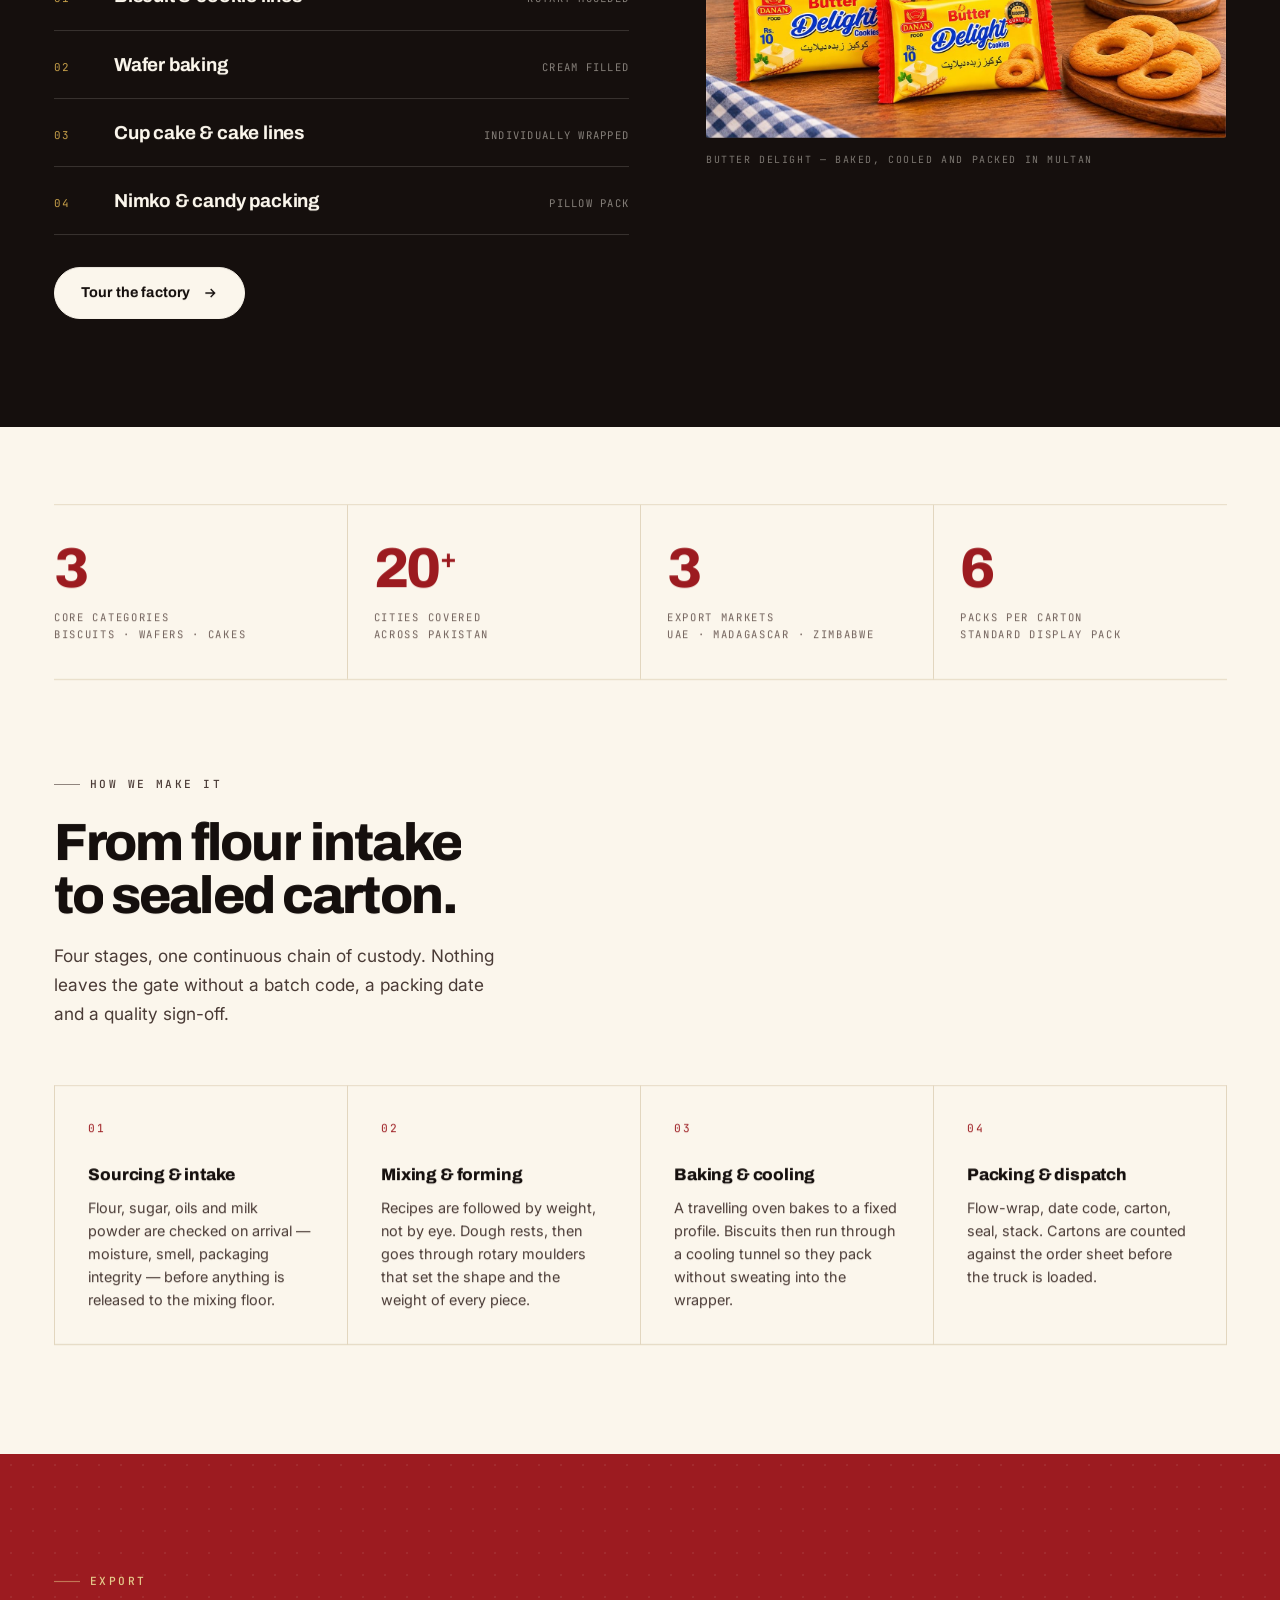
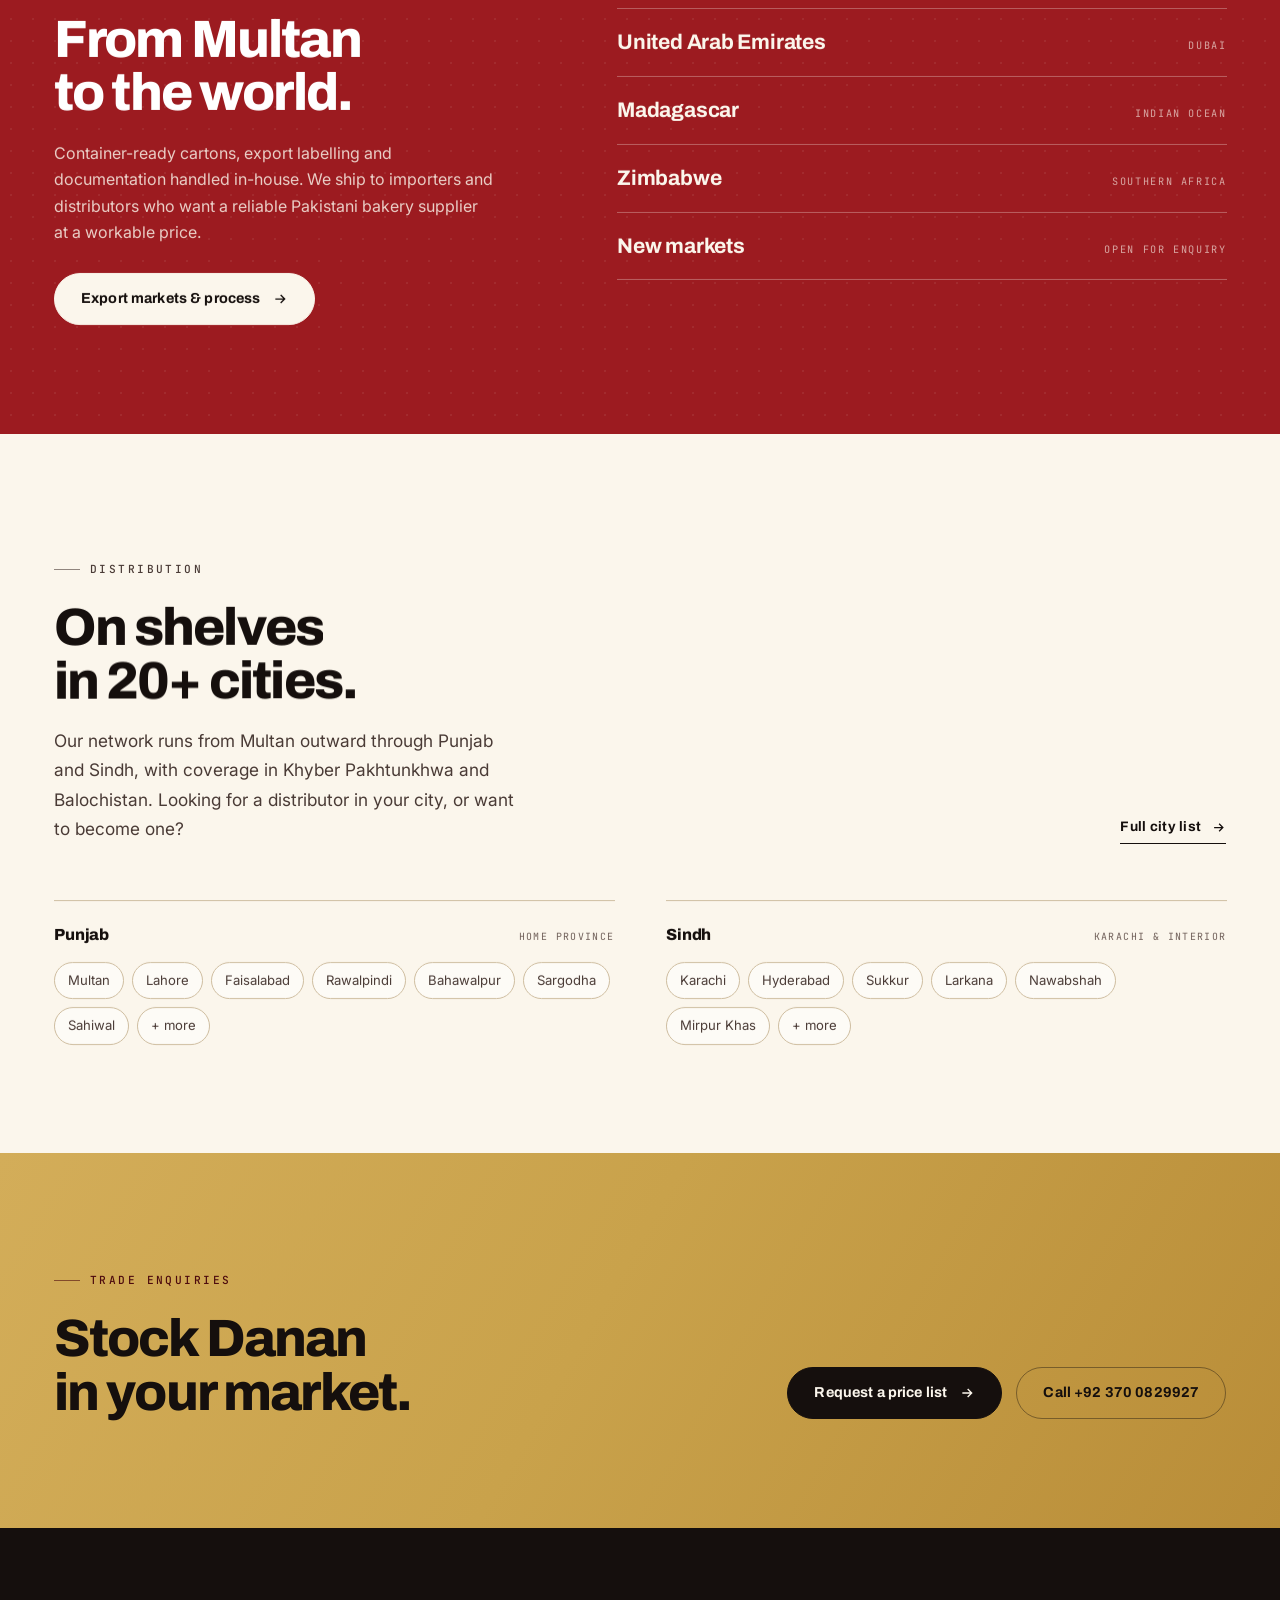
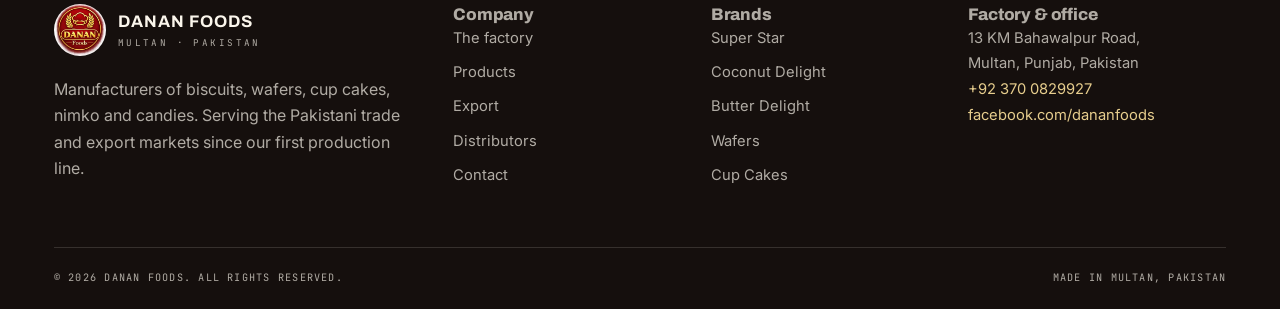
==== commit 10602281: "Tighten the SEO layer and cut page weight by ~75% The sitemap had changefreq and priority values swa" ====
--- a/index.html
+++ b/index.html
@@ -3,9 +3,10 @@
 <head>
 <meta charset="utf-8">
 <meta name="viewport" content="width=device-width, initial-scale=1">
-<title>Danan Foods — Biscuit, Wafer &amp; Cake Manufacturers in Multan, Pakistan</title>
-<meta name="description" content="Danan Foods manufactures biscuits, wafers and cup cakes at its facility on Bahawalpur Road, Multan. Supplying distributors in 20+ cities across Pakistan and export markets in the UAE, Madagascar and Zimbabwe.">
+<title>Danan Foods — Biscuits, Wafers & Cakes in Multan</title>
+<meta name="description" content="Biscuit, wafer and cup cake manufacturing in Multan, Pakistan. Danan Foods supplies 20+ cities nationwide and exports to the UAE, Madagascar and Zimbabwe.">
 <meta name="theme-color" content="#150f0d">
+<meta name="robots" content="index, follow, max-image-preview:large">
 <link rel="icon" type="image/svg+xml" href="assets/img/favicon.svg">
 <link rel="apple-touch-icon" href="assets/img/logo.jpg">
 <link rel="preconnect" href="https://fonts.googleapis.com">
@@ -13,40 +14,114 @@
 <link href="https://fonts.googleapis.com/css2?family=Archivo:wght@600;700;800&family=Inter:wght@400;500;600&family=JetBrains+Mono:wght@400;500&family=Playfair+Display:ital,wght@1,400;1,500&display=swap" rel="stylesheet">
 <link rel="preload" as="image" href="assets/img/super-star-lifestyle.jpg" fetchpriority="high">
 <link rel="stylesheet" href="css/styles.css">
-<link rel="canonical" href="https://alikamal-dev24.github.io/Danan-Food-Website/index.html">
+<link rel="canonical" href="https://alikamal-dev24.github.io/Danan-Food-Website/">
 <meta property="og:site_name" content="Danan Foods">
 <meta property="og:locale" content="en_PK">
 <meta property="og:type" content="website">
-<meta property="og:url" content="https://alikamal-dev24.github.io/Danan-Food-Website/index.html">
-<meta property="og:title" content="Danan Foods — Biscuit, Wafer &amp; Cake Manufacturers in Multan, Pakistan">
-<meta property="og:description" content="Danan Foods manufactures biscuits, wafers and cup cakes at its facility on Bahawalpur Road, Multan. Supplying distributors in 20+ cities across Pakistan and export markets in the UAE, Madagascar and Zimbabwe.">
+<meta property="og:url" content="https://alikamal-dev24.github.io/Danan-Food-Website/">
+<meta property="og:title" content="Danan Foods — Biscuits, Wafers & Cakes in Multan">
+<meta property="og:description" content="Biscuit, wafer and cup cake manufacturing in Multan, Pakistan. Danan Foods supplies 20+ cities nationwide and exports to the UAE, Madagascar and Zimbabwe.">
 <meta property="og:image" content="https://alikamal-dev24.github.io/Danan-Food-Website/assets/img/super-star-lifestyle.jpg">
+<meta property="og:image:type" content="image/jpeg">
+<meta property="og:image:width" content="1400">
+<meta property="og:image:height" content="617">
+<meta property="og:image:alt" content="Danan Super Star egg and milk cookies beside a cup of tea">
 <meta name="twitter:card" content="summary_large_image">
-<meta name="twitter:title" content="Danan Foods — Biscuit, Wafer &amp; Cake Manufacturers in Multan, Pakistan">
-<meta name="twitter:description" content="Danan Foods manufactures biscuits, wafers and cup cakes at its facility on Bahawalpur Road, Multan. Supplying distributors in 20+ cities across Pakistan and export markets in the UAE, Madagascar and Zimbabwe.">
+<meta name="twitter:title" content="Danan Foods — Biscuits, Wafers & Cakes in Multan">
+<meta name="twitter:description" content="Biscuit, wafer and cup cake manufacturing in Multan, Pakistan. Danan Foods supplies 20+ cities nationwide and exports to the UAE, Madagascar and Zimbabwe.">
 <meta name="twitter:image" content="https://alikamal-dev24.github.io/Danan-Food-Website/assets/img/super-star-lifestyle.jpg">
+<meta name="twitter:image:alt" content="Danan Super Star egg and milk cookies beside a cup of tea">
 <script type="application/ld+json">
 {
   "@context": "https://schema.org",
-  "@type": "FoodEstablishment",
-  "name": "Danan Foods",
-  "description": "Manufacturer of biscuits, wafers and cup cakes in Multan, Pakistan. Distributors in more than 20 cities, exporting to the UAE, Madagascar and Zimbabwe.",
-  "url": "https://alikamal-dev24.github.io/Danan-Food-Website/",
-  "logo": "https://alikamal-dev24.github.io/Danan-Food-Website/assets/img/logo.jpg",
-  "image": "https://alikamal-dev24.github.io/Danan-Food-Website/assets/img/super-star-lifestyle.jpg",
-  "telephone": "+92 370 0829927",
-  "priceRange": "Rs 10+",
-  "address": {
-    "@type": "PostalAddress",
-    "streetAddress": "13 KM Bahawalpur Road",
-    "addressLocality": "Multan",
-    "addressRegion": "Punjab",
-    "postalCode": "66000",
-    "addressCountry": "PK"
-  },
-  "geo": { "@type": "GeoCoordinates", "latitude": 30.1006221, "longitude": 71.4929656 },
-  "areaServed": ["Pakistan", "United Arab Emirates", "Madagascar", "Zimbabwe"],
-  "sameAs": ["https://www.facebook.com/dananfoods/"]
+  "@graph": [
+    {
+      "@type": "LocalBusiness",
+      "@id": "https://alikamal-dev24.github.io/Danan-Food-Website/#organization",
+      "name": "Danan Foods",
+      "description": "Manufacturer of biscuits, wafers and cup cakes in Multan, Pakistan. Distributors in more than 20 cities, exporting to the UAE, Madagascar and Zimbabwe.",
+      "url": "https://alikamal-dev24.github.io/Danan-Food-Website/",
+      "image": "https://alikamal-dev24.github.io/Danan-Food-Website/assets/img/super-star-lifestyle.jpg",
+      "logo": {
+        "@type": "ImageObject",
+        "url": "https://alikamal-dev24.github.io/Danan-Food-Website/assets/img/logo.jpg",
+        "width": 200,
+        "height": 200
+      },
+      "telephone": "+92 370 0829927",
+      "email": "info@dananfoods.com",
+      "address": {
+        "@type": "PostalAddress",
+        "streetAddress": "13 KM Bahawalpur Road",
+        "addressLocality": "Multan",
+        "addressRegion": "Punjab",
+        "addressCountry": "PK"
+      },
+      "geo": {
+        "@type": "GeoCoordinates",
+        "latitude": 30.1006221,
+        "longitude": 71.4929656
+      },
+      "areaServed": [
+        {
+          "@type": "Country",
+          "name": "Pakistan"
+        },
+        {
+          "@type": "Country",
+          "name": "United Arab Emirates"
+        },
+        {
+          "@type": "Country",
+          "name": "Madagascar"
+        },
+        {
+          "@type": "Country",
+          "name": "Zimbabwe"
+        }
+      ],
+      "contactPoint": [
+        {
+          "@type": "ContactPoint",
+          "telephone": "+92 370 0829927",
+          "contactType": "sales",
+          "areaServed": "PK",
+          "availableLanguage": [
+            "en",
+            "ur"
+          ]
+        }
+      ],
+      "sameAs": [
+        "https://www.facebook.com/dananfoods/"
+      ]
+    },
+    {
+      "@type": "WebSite",
+      "@id": "https://alikamal-dev24.github.io/Danan-Food-Website/#website",
+      "url": "https://alikamal-dev24.github.io/Danan-Food-Website/",
+      "name": "Danan Foods",
+      "publisher": {
+        "@id": "https://alikamal-dev24.github.io/Danan-Food-Website/#organization"
+      },
+      "inLanguage": "en"
+    },
+    {
+      "@type": "WebPage",
+      "@id": "https://alikamal-dev24.github.io/Danan-Food-Website/#webpage",
+      "url": "https://alikamal-dev24.github.io/Danan-Food-Website/",
+      "name": "Danan Foods — Biscuit & Wafer Manufacturer in Multan",
+      "description": "Biscuit, wafer and cup cake manufacturing in Multan, Pakistan. Danan Foods supplies 20+ cities nationwide and exports to the UAE, Madagascar and Zimbabwe.",
+      "isPartOf": {
+        "@id": "https://alikamal-dev24.github.io/Danan-Food-Website/#website"
+      },
+      "about": {
+        "@id": "https://alikamal-dev24.github.io/Danan-Food-Website/#organization"
+      },
+      "primaryImageOfPage": "https://alikamal-dev24.github.io/Danan-Food-Website/assets/img/super-star-lifestyle.jpg",
+      "inLanguage": "en"
+    }
+  ]
 }
 </script>
 </head>
@@ -121,7 +196,7 @@
 <header class="site-header" id="siteHeader">
   <div class="wrap header__inner">
     <a class="brand" href="index.html" aria-label="Danan Foods — home">
-      <img class="brand__mark" src="assets/img/logo.jpg" alt="Danan Foods logo" width="46" height="46">
+      <img class="brand__mark" src="assets/img/logo.jpg" alt="Danan Foods logo" width="200" height="200">
       <span class="brand__text">
         <span class="brand__name">Danan Foods</span>
         <span class="brand__sub">Multan · Pakistan</span>
@@ -171,7 +246,7 @@
        </video> -->
   <section class="hero" aria-labelledby="heroTitle">
     <div class="hero__media">
-      <img src="assets/img/super-star-lifestyle.jpg" alt="A pack of Danan Super Star egg and milk cookies beside a cup of tea" fetchpriority="high" width="1561" height="688">
+      <img src="assets/img/super-star-lifestyle.jpg" alt="A pack of Danan Super Star egg and milk cookies beside a cup of tea" fetchpriority="high" width="1400" height="617">
     </div>
     <div class="wrap hero__inner">
       <p class="eyebrow hero__eyebrow">Biscuit · Wafer · Cup Cake Manufacturing</p>
@@ -228,7 +303,7 @@
         <p>That means our job is not to design a pretty pack for a supermarket aisle. It is to bake consistently, hold a shelf life, keep the price point honest and make sure a carton lands where it was ordered. Every rupee pack leaving this factory carries the same promise: a good biscuit, at a price that makes sense.</p>
         <p>From the same plant we serve export buyers in the UAE, Madagascar and Zimbabwe, and support private-label partners who need a manufacturer that can hold a specification.</p>
         <div class="intro__signature">
-          <img src="assets/img/logo.jpg" alt="" width="54" height="54" loading="lazy">
+          <img src="assets/img/logo.jpg" alt="" width="200" height="200" loading="lazy">
           <span>Danan Foods — 13 KM Bahawalpur Road, Multan</span>
         </div>
         <p style="margin-top:26px"><a class="arrow-link" href="about.html">Inside the factory
@@ -255,7 +330,7 @@
         <article class="brand-card brand-card--super reveal">
           <div class="brand-card__media">
             <span class="brand-card__tag">Bestseller</span>
-            <img src="assets/img/super-star-family.jpg" alt="Danan Super Star egg and milk cookies — packs in front of the six-pack carton" loading="lazy" width="1561" height="688">
+            <img src="assets/img/super-star-family.jpg" alt="Danan Super Star egg and milk cookies — packs in front of the six-pack carton" loading="lazy" width="1400" height="617">
           </div>
           <div class="brand-card__body">
             <p class="brand-card__kicker">Egg &amp; Milk Cookies</p>
@@ -289,7 +364,7 @@
 
         <article class="brand-card brand-card--butter reveal">
           <div class="brand-card__media">
-            <img src="assets/img/butter-family.jpg" alt="Danan Butter Delight cookies — packs in front of the six-pack carton" loading="lazy" width="1536" height="1024">
+            <img src="assets/img/butter-family.jpg" alt="Danan Butter Delight cookies — packs in front of the six-pack carton" loading="lazy" width="1400" height="933">
           </div>
           <div class="brand-card__body">
             <p class="brand-card__kicker">Butter Cookies</p>
@@ -344,7 +419,7 @@
       </div>
 
       <figure class="band__media reveal" style="margin:0">
-        <img src="assets/img/butter-lifestyle.jpg" alt="Butter Delight cookies and packs styled on a wooden table with tea" loading="lazy" width="1536" height="1024">
+        <img src="assets/img/butter-lifestyle.jpg" alt="Butter Delight cookies and packs styled on a wooden table with tea" loading="lazy" width="1400" height="933">
         <figcaption class="band__caption">Butter Delight — baked, cooled and packed in Multan</figcaption>
       </figure>
     </div>
@@ -505,7 +580,7 @@
     <div class="footer__top">
       <div>
         <div class="footer__brand">
-          <img src="assets/img/logo.jpg" alt="" width="52" height="52" loading="lazy">
+          <img src="assets/img/logo.jpg" alt="" width="200" height="200" loading="lazy">
           <span>
             <strong>Danan Foods</strong>
             <span>Multan · Pakistan</span>
